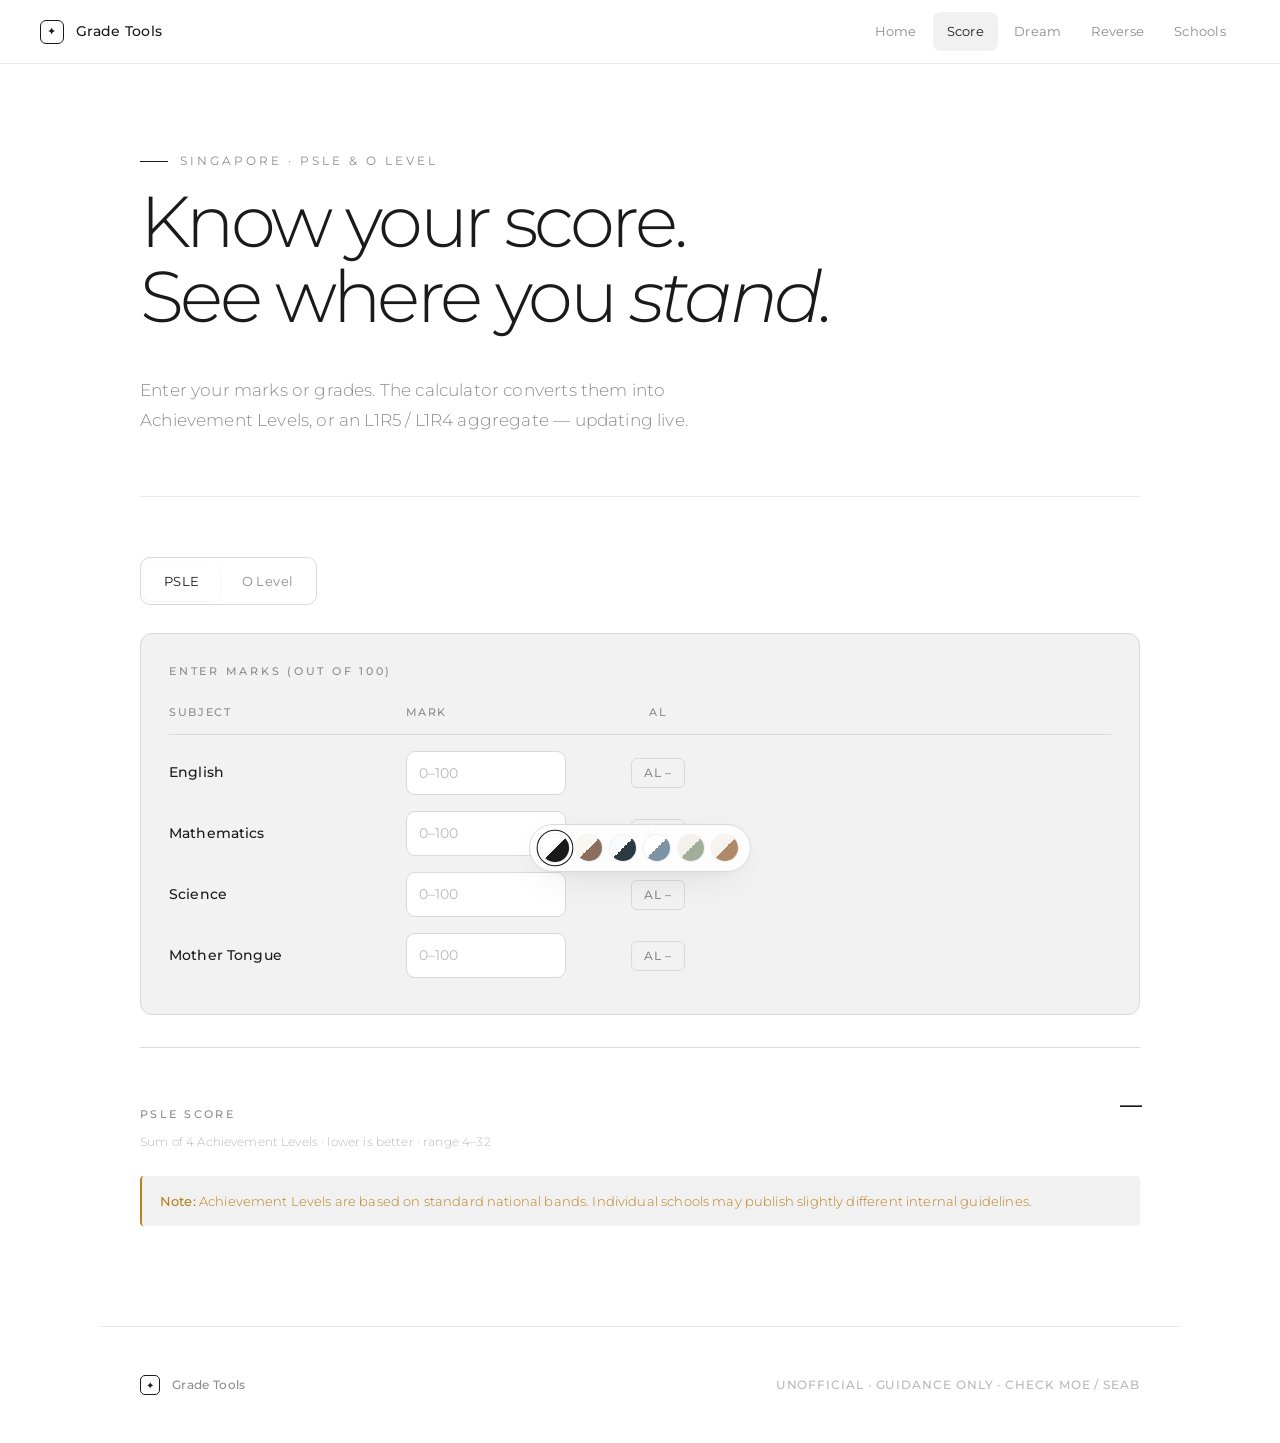
==== basic.html @ ee7e5546 "Create basic.html" ====
<!DOCTYPE html>
<html lang="en" data-palette="mono">
<head>
<meta charset="utf-8">
<meta name="viewport" content="width=device-width,initial-scale=1">
<title>Score Calculator · Grade Tools</title>
<meta name="description" content="Convert PSLE marks into Achievement Levels, or O Level grades into your L1R5 and L1R4 aggregates.">
<link rel="preconnect" href="https://fonts.googleapis.com">
<link rel="preconnect" href="https://fonts.gstatic.com" crossorigin>
<link rel="stylesheet" href="style.css">
<script>
  try {
    document.documentElement.dataset.palette =
      localStorage.getItem('palette') || 'mono';
  } catch (e) {}
</script>
</head>
<body>

<nav>
  <a class="brand" href="index.html"><span class="mark">✦</span> <span>Grade Tools</span></a>
  <div class="links">
    <a href="index.html">Home</a>
    <a href="basic.html" class="active">Score</a>
    <a href="dream.html">Dream</a>
    <a href="reverse.html">Reverse</a>
    <a href="schools.html">Schools</a>
  </div>
</nav>

<main>

  <!-- ============ HERO ============ -->
  <section class="hero" style="padding:80px 0 60px">
    <div>
      <span class="eyebrow">Singapore · PSLE &amp; O Level</span>
      <h1>Know your score.<br>See where you <em>stand.</em></h1>
    </div>
    <p class="lead">
      Enter your marks or grades. The calculator converts them into
      Achievement Levels, or an L1R5 / L1R4 aggregate — updating live.
    </p>
  </section>

  <!-- ============ TABS ============ -->
  <section style="padding-top:60px">

    <div class="tabs" data-tabs>
      <button data-tab="psle" class="active">PSLE</button>
      <button data-tab="olevel">O Level</button>
    </div>

    <!-- ============ PSLE ============ -->
    <section class="tab-panel active" id="psle">
      <div class="card">
        <h2>Enter marks (out of 100)</h2>

        <div class="subj-grid subj-head" id="psleHead">
          <span>Subject</span>
          <span>Mark</span>
          <span style="text-align:center">AL</span>
          <span></span><span></span><span></span>
        </div>

        <div class="subj-grid">
          <label style="margin:0;text-transform:none;letter-spacing:.01em;font-size:14px;color:var(--text)">English</label>
          <input id="psle-english" type="number" min="0" max="100" placeholder="0–100">
          <span class="al-badge" id="al-english" style="justify-self:center">AL –</span>
          <span></span><span></span><span></span>
        </div>

        <div class="subj-grid">
          <label style="margin:0;text-transform:none;letter-spacing:.01em;font-size:14px;color:var(--text)">Mathematics</label>
          <input id="psle-math" type="number" min="0" max="100" placeholder="0–100">
          <span class="al-badge" id="al-math" style="justify-self:center">AL –</span>
          <span></span><span></span><span></span>
        </div>

        <div class="subj-grid">
          <label style="margin:0;text-transform:none;letter-spacing:.01em;font-size:14px;color:var(--text)">Science</label>
          <input id="psle-science" type="number" min="0" max="100" placeholder="0–100">
          <span class="al-badge" id="al-science" style="justify-self:center">AL –</span>
          <span></span><span></span><span></span>
        </div>

        <div class="subj-grid">
          <label style="margin:0;text-transform:none;letter-spacing:.01em;font-size:14px;color:var(--text)">Mother Tongue</label>
          <input id="psle-mt" type="number" min="0" max="100" placeholder="0–100">
          <span class="al-badge" id="al-mt" style="justify-self:center">AL –</span>
          <span></span><span></span><span></span>
        </div>
      </div>

      <div class="psle-total">
        <div>
          <div class="label">PSLE Score</div>
          <div class="sub">Sum of 4 Achievement Levels · lower is better · range 4–32</div>
        </div>
        <div class="score" id="psle-score">–</div>
      </div>

      <div class="warnbar" style="margin-top:24px">
        <b>Note:</b> Achievement Levels are based on standard national bands.
        Individual schools may publish slightly different internal guidelines.
      </div>
    </section>

    <!-- ============ O LEVEL ============ -->
    <section class="tab-panel" id="olevel">
      <div class="card">
        <div style="display:flex;justify-content:space-between;align-items:center;margin-bottom:16px;flex-wrap:wrap;gap:12px">
          <h2 style="margin:0">Your subjects &amp; grades</h2>
          <div class="stepper">
            <button id="olMinus" aria-label="Fewer subjects">−</button>
            <span id="olCount">6</span>
            <button id="olPlus" aria-label="More subjects">+</button>
          </div>
        </div>

        <div class="subj-grid subj-head">
          <span>Subject</span>
          <span>Grade</span>
          <span style="text-align:center">L1?</span>
          <span></span><span></span><span></span>
        </div>

        <div id="olRows"></div>
      </div>

      <div class="stats">
        <div class="stat">
          <span class="k">L1R5</span>
          <span class="v" id="l1r5">–</span>
          <span class="g">JC entry</span>
        </div>
        <div class="stat">
          <span class="k">L1R4</span>
          <span class="v" id="l1r4">–</span>
          <span class="g">MI entry</span>
        </div>
        <div class="stat">
          <span class="k">Best 5 others</span>
          <span class="v" id="r5">–</span>
          <span class="g">excl. L1</span>
        </div>
        <div class="stat">
          <span class="k">Subjects</span>
          <span class="v" id="olCountStat">0</span>
          <span class="g">graded</span>
        </div>
      </div>

      <div class="warnbar" id="olHint" style="display:none"></div>

      <div class="warnbar" style="margin-top:16px">
        <b>Grade points:</b> A1 = 1 · A2 = 2 · B3 = 3 · B4 = 4 · C5 = 5 · C6 = 6 ·
        D7 = 7 · E8 = 8 · F9 = 9. Lower is better.
      </div>
    </section>

  </section>

</main>

<footer>
  <div class="foot-brand"><span class="mark">✦</span> Grade Tools</div>
  <div>Unofficial · Guidance only · Check MOE / SEAB</div>
</footer>

<!-- ============ PALETTE SWITCHER ============ -->
<div class="palette-bar" role="group" aria-label="Colour palette">
  <button class="swatch" data-set="mono"    title="Pure Monochrome"  aria-label="Pure Monochrome"></button>
  <button class="swatch" data-set="warm"    title="Warm Minimal"     aria-label="Warm Minimal"></button>
  <button class="swatch" data-set="cool"    title="Cool Minimal"     aria-label="Cool Minimal"></button>
  <button class="swatch" data-set="scandi"  title="Scandinavian"     aria-label="Scandinavian"></button>
  <button class="swatch" data-set="japandi" title="Japandi"          aria-label="Japandi"></button>
  <button class="swatch" data-set="desert"  title="Desert Minimal"   aria-label="Desert Minimal"></button>
</div>

<script>
/* ============================================================
   PALETTE
   ============================================================ */
(function(){
  var swatches = document.querySelectorAll('.swatch');
  function setPalette(name){
    document.documentElement.dataset.palette = name;
    try { localStorage.setItem('palette', name); } catch(e){}
    swatches.forEach(function(s){
      var on = s.dataset.set === name;
      s.classList.toggle('active', on);
      s.setAttribute('aria-pressed', on ? 'true' : 'false');
    });
  }
  swatches.forEach(function(s){
    s.addEventListener('click', function(){ setPalette(s.dataset.set); });
  });
  setPalette(document.documentElement.dataset.palette || 'mono');
})();

/* ============================================================
   TABS
   ============================================================ */
document.querySelectorAll('.tabs button').forEach(function(b){
  b.addEventListener('click', function(){
    document.querySelectorAll('.tabs button').forEach(function(x){ x.classList.remove('active'); });
    document.querySelectorAll('.tab-panel').forEach(function(x){ x.classList.remove('active'); });
    b.classList.add('active');
    document.getElementById(b.dataset.tab).classList.add('active');
  });
});

/* ============================================================
   PSLE · Achievement Level conversion
   ============================================================ */
var AL_BANDS = [
  [90,1],[85,2],[80,3],[75,4],[65,5],[45,6],[20,7],[0,8]
];

function toAL(mark){
  if(mark === '' || mark === null || isNaN(mark)) return null;
  var m = Math.max(0, Math.min(100, parseFloat(mark)));
  for(var i=0;i<AL_BANDS.length;i++){
    if(m >= AL_BANDS[i][0]) return AL_BANDS[i][1];
  }
  return 8;
}

function alClass(al){
  if(al === null) return '';
  if(al <= 3) return 'low';
  if(al <= 5) return 'mid';
  return 'high';
}

var psleIds = ['english','math','science','mt'];

function updatePSLE(){
  var sum = 0, count = 0;
  psleIds.forEach(function(id){
    var el    = document.getElementById('psle-'+id);
    var badge = document.getElementById('al-'+id);
    var al    = toAL(el.value);
    if(al !== null){
      badge.textContent = 'AL ' + al;
      badge.className   = 'al-badge ' + alClass(al);
      sum += al;
      count++;
    } else {
      badge.textContent = 'AL –';
      badge.className   = 'al-badge';
    }
  });

  var scoreEl = document.getElementById('psle-score');
  if(count === 4){
    scoreEl.textContent = sum;
  } else if(count > 0){
    scoreEl.textContent = sum + '*';
  } else {
    scoreEl.textContent = '–';
  }
}

psleIds.forEach(function(id){
  document.getElementById('psle-'+id).addEventListener('input', updatePSLE);
});

/* ============================================================
   O LEVEL · Subjects and grades
   ============================================================ */
var GRADES = ['A1','A2','B3','B4','C5','C6','D7','E8','F9'];
var PTS    = {A1:1, A2:2, B3:3, B4:4, C5:5, C6:6, D7:7, E8:8, F9:9};

var DEFAULT_SUBJECTS = [
  {name:'English', grade:'', isL1:true},
  {name:'',        grade:'', isL1:false},
  {name:'',        grade:'', isL1:false},
  {name:'',        grade:'', isL1:false},
  {name:'',        grade:'', isL1:false},
  {name:'',        grade:'', isL1:false}
];

var olSubjects = [];

/* load saved subjects from localStorage */
(function loadOL(){
  try{
    var raw = localStorage.getItem('olSubjects');
    if(raw){
      var parsed = JSON.parse(raw);
      if(Array.isArray(parsed) && parsed.length){
        olSubjects = parsed;
        return;
      }
    }
  }catch(e){}
  olSubjects = DEFAULT_SUBJECTS.map(function(s){ return Object.assign({}, s); });
})();

function saveOL(){
  try{ localStorage.setItem('olSubjects', JSON.stringify(olSubjects)); }catch(e){}
}

function esc(s){
  return String(s).replace(/[&<>"]/g, function(c){
    return {'&':'&amp;','<':'&lt;','>':'&gt;','"':'&quot;'}[c];
  });
}

function renderOL(){
  document.getElementById('olRows').innerHTML = olSubjects.map(function(s,i){
    return '<div class="subj-grid">'
      + '<input data-i="'+i+'" data-k="name" value="'+esc(s.name)+'" placeholder="Subject '+(i+1)+'">'
      + '<select data-i="'+i+'" data-k="grade">'
        + '<option value="">–</option>'
        + GRADES.map(function(g){
            return '<option value="'+g+'"'+(s.grade===g?' selected':'')+'>'+g+'</option>';
          }).join('')
      + '</select>'
      + '<div style="text-align:center">'
        + '<input type="radio" name="l1" data-l1="'+i+'"'
        + (s.isL1 ? ' checked' : '')
        + ' aria-label="Mark subject '+(i+1)+' as L1">'
      + '</div>'
      + '<span></span><span></span>'
      + '<button class="del" data-del="'+i+'" aria-label="Remove subject '+(i+1)+'">×</button>'
      + '</div>';
  }).join('');
  document.getElementById('olCount').textContent = olSubjects.length;
}

function updateOL(){
  var done = olSubjects.filter(function(s){ return s.grade; });
  document.getElementById('olCountStat').textContent = done.length;

  var l1 = olSubjects.filter(function(s){ return s.isL1 && s.grade; })[0];

  var others = olSubjects
    .filter(function(s){ return !s.isL1 && s.grade; })
    .map(function(s){ return PTS[s.grade]; })
    .sort(function(a,b){ return a-b; });

  var l1Pts  = l1 ? PTS[l1.grade] : null;
  var best5  = others.slice(0,5);
  var best4  = others.slice(0,4);

  var l1r5El = document.getElementById('l1r5');
  var l1r4El = document.getElementById('l1r4');
  var r5El   = document.getElementById('r5');

  if(l1Pts !== null && best5.length === 5){
    l1r5El.textContent = l1Pts + best5.reduce(function(a,b){ return a+b; }, 0);
  } else {
    l1r5El.textContent = '–';
  }

  if(l1Pts !== null && best4.length === 4){
    l1r4El.textContent = l1Pts + best4.reduce(function(a,b){ return a+b; }, 0);
  } else {
    l1r4El.textContent = '–';
  }

  r5El.textContent = best5.length ? best5.reduce(function(a,b){ return a+b; }, 0) : '–';

  /* hint */
  var hint = document.getElementById('olHint');
  if(!l1){
    hint.style.display = 'block';
    hint.innerHTML = '⚠️ Mark one subject as <b>L1</b> (usually English) and enter its grade.';
  } else if(others.length < 5){
    hint.style.display = 'block';
    hint.innerHTML = '⚠️ Enter at least 5 more graded subjects to compute L1R5 '
                   + '(you have ' + others.length + ').';
  } else {
    hint.style.display = 'none';
  }

  saveOL();
}

/* events */
document.addEventListener('input', function(e){
  var t = e.target;

  /* subject name or grade */
  if(t.dataset.i !== undefined && t.dataset.k){
    olSubjects[+t.dataset.i][t.dataset.k] = t.value;
    if(t.dataset.k === 'grade') updateOL();
    return;
  }

  /* L1 radio */
  if(t.dataset.l1 !== undefined){
    var idx = +t.dataset.l1;
    olSubjects.forEach(function(s,i){ s.isL1 = i === idx; });
    renderOL();
    updateOL();
  }
});

/* delete */
document.addEventListener('click', function(e){
  var del = e.target.closest('[data-del]');
  if(del){
    var idx = +del.dataset.del;
    var wasL1 = olSubjects[idx].isL1;
    olSubjects.splice(idx, 1);
    if(!olSubjects.length){
      olSubjects.push({name:'', grade:'', isL1:true});
    } else if(wasL1){
      olSubjects[0].isL1 = true;
    }
    renderOL();
    updateOL();
  }
});

/* stepper */
document.getElementById('olPlus').addEventListener('click', function(){
  if(olSubjects.length >= 12) return;
  olSubjects.push({name:'', grade:'', isL1:false});
  renderOL();
  updateOL();
});

document.getElementById('olMinus').addEventListener('click', function(){
  if(olSubjects.length <= 2) return;
  var last  = olSubjects.length - 1;
  var wasL1 = olSubjects[last].isL1;
  olSubjects.pop();
  if(wasL1 && olSubjects.length) olSubjects[0].isL1 = true;
  renderOL();
  updateOL();
});

/* ============================================================
   BOOT
   ============================================================ */
renderOL();
updateOL();
updatePSLE();
</script>

</body>
</html>
---- style.css ----
@import url('https://fonts.googleapis.com/css2?family=Montserrat:ital,wght@0,300;0,400;0,500;0,600;1,300;1,400&display=swap');

/* ============================================================
   PALETTE 1 · PURE MONOCHROME  (default)
   ============================================================ */
:root{
  --bg:#FFFFFF;
  --surface:#F2F2F2;
  --surface2:#EAEAEA;
  --border:#D9D9D9;
  --border-soft:#E8E8E8;
  --text:#1A1A1A;
  --muted:#8C8C8C;
  --dim:#B8B8B8;
  --accent:#1A1A1A;
  --accent-soft:rgba(26,26,26,.06);
  --good:#2F7D5B;
  --warn:#B8801F;
  --bad:#B94A4A;
  --r:12px;
  --nav-h:64px;
}

/* ============================================================
   PALETTE 2 · WARM MINIMAL
   ============================================================ */
[data-palette="warm"]{
  --bg:#FAF6F0;
  --surface:#EFE7DC;
  --surface2:#E5DBCB;
  --border:#D8C7B4;
  --border-soft:#E5D9C8;
  --text:#3B332C;
  --muted:#A89684;
  --dim:#C4B49E;
  --accent:#8B6F5C;
  --accent-soft:rgba(139,111,92,.1);
  --good:#5B7A5B;
  --warn:#A8763A;
  --bad:#A85454;
}

/* ============================================================
   PALETTE 3 · COOL MINIMAL
   ============================================================ */
[data-palette="cool"]{
  --bg:#F8FAFB;
  --surface:#E7ECEF;
  --surface2:#DCE3E8;
  --border:#CBD5DB;
  --border-soft:#DEE5EA;
  --text:#2B3A42;
  --muted:#7D8F9B;
  --dim:#A7B5BE;
  --accent:#2B3A42;
  --accent-soft:rgba(43,58,66,.08);
  --good:#3B7A6B;
  --warn:#B07A2E;
  --bad:#A84F4F;
}

/* ============================================================
   PALETTE 4 · SCANDINAVIAN
   ============================================================ */
[data-palette="scandi"]{
  --bg:#FFFFFF;
  --surface:#F1EDE8;
  --surface2:#E8E2DA;
  --border:#D9CFC1;
  --border-soft:#EAE4DC;
  --text:#2E2A26;
  --muted:#8A8A8A;
  --dim:#B5B5B5;
  --accent:#7C93A6;
  --accent-soft:rgba(124,147,166,.12);
  --good:#5B8A6F;
  --warn:#B8813A;
  --bad:#B06060;
}

/* ============================================================
   PALETTE 5 · JAPANDI
   ============================================================ */
[data-palette="japandi"]{
  --bg:#F4F1EA;
  --surface:#E3DAC9;
  --surface2:#D9CEB9;
  --border:#C7B9A5;
  --border-soft:#DED3BF;
  --text:#2E2A26;
  --muted:#8A7E6D;
  --dim:#B0A594;
  --accent:#A3AE9A;
  --accent-soft:rgba(163,174,154,.14);
  --good:#7A8E68;
  --warn:#B08A4A;
  --bad:#A85555;
}

/* ============================================================
   PALETTE 6 · DESERT MINIMAL
   ============================================================ */
[data-palette="desert"]{
  --bg:#F7F3EE;
  --surface:#E8DCCF;
  --surface2:#DED0C0;
  --border:#D2BBA5;
  --border-soft:#E2D4C1;
  --text:#4A3628;
  --muted:#B08968;
  --dim:#C9B29A;
  --accent:#B08968;
  --accent-soft:rgba(176,137,104,.12);
  --good:#6B8A5B;
  --warn:#B8801F;
  --bad:#A85555;
}

/* ============================================================
   RESET · BASE
   ============================================================ */
*{box-sizing:border-box;margin:0;padding:0}
html{scroll-behavior:smooth}
body{
  font-family:'Montserrat',-apple-system,BlinkMacSystemFont,"Segoe UI",Roboto,sans-serif;
  font-size:15px;line-height:1.7;
  font-weight:300;letter-spacing:.01em;
  background:var(--bg);color:var(--text);min-height:100vh;
  -webkit-font-smoothing:antialiased;overflow-x:hidden;
}
a{color:inherit;text-decoration:none}
button{font:inherit;cursor:pointer;border:none;background:none;color:inherit}
input,select{font:inherit;color:inherit}
::selection{background:var(--accent-soft);color:var(--text)}

/* Smooth cross-fade on palette change */
body, nav, main, footer,
.card, .tool, .stat, .step,
.psle-total,
input, select, .tabs, .add, .bar, .bar .fill, .bar .proj,
h1, h2, h3, p, .lead, .eyebrow, .section-label, .step .num, .step p,
.stat .k, .stat .v, .stat .g, .legend, .dot,
.btn, .btn-primary, .btn-ghost,
.gpill, .al-badge, .warnbar, .wtot,
footer .foot-brand .mark, nav .brand .mark,
.palette-bar, .swatch::after, .stepper, .stepper button, .stepper span,
.start-guide, .start-guide__links a, .start-guide__links a span,
.data-note, .data-note a, .results-note, .results-note__mark,
.hero-note, .intro-word, .intro-motto, .intro-translation, .intro-rule{
  transition: background-color .55s ease, border-color .55s ease,
              color .55s ease, box-shadow .55s ease;
}

/* ============================================================
   INTRO / COVER
   ============================================================ */
.intro{
  position:fixed;inset:0;z-index:1000;display:grid;place-items:center;
  background:var(--surface);
  animation:introOut .7s cubic-bezier(.4,0,.2,1) 1.9s forwards;
}
@keyframes introOut{to{opacity:0;visibility:hidden}}

.intro-inner{text-align:center;transform:translateY(-8px)}

.intro-word{
  font-size:13px;letter-spacing:.6em;text-transform:uppercase;
  font-weight:500;color:var(--text);
  animation:introWord 1s cubic-bezier(.2,.9,.3,1) .15s both;
}
@keyframes introWord{
  from{opacity:0;letter-spacing:1em;filter:blur(5px)}
  to{opacity:1;letter-spacing:.6em;filter:blur(0)}
}

.intro-motto{
  font-size:1.35rem;letter-spacing:.18em;
  color:var(--text);font-weight:400;
  margin:22px 0 0;
  animation:introFade .8s cubic-bezier(.2,.9,.3,1) .55s both;
}
.intro-translation{
  font-size:.75rem;letter-spacing:.14em;
  color:var(--muted);font-style:italic;
  font-weight:300;margin:10px 0 0;
  animation:introFade .8s cubic-bezier(.2,.9,.3,1) .75s both;
}
@keyframes introFade{
  from{opacity:0;transform:translateY(6px)}
  to{opacity:1;transform:none}
}

.intro-rule{
  display:block;height:1px;width:40px;margin:22px auto 0;
  background:var(--accent);
  transform-origin:center;
  animation:introRule .7s cubic-bezier(.2,.9,.3,1) 1s both;
}
@keyframes introRule{from{transform:scaleX(0)}to{transform:scaleX(1)}}

/* Content fade-in (delayed to match longer intro) */
body.landing > nav,
body.landing > main,
body.landing > footer{
  animation:contentIn 1s cubic-bezier(.2,.9,.3,1) 2.15s both;
}
@keyframes contentIn{from{opacity:0}to{opacity:1}}

/* ============================================================
   NAV
   ============================================================ */
nav{
  position:sticky;top:0;z-index:50;height:var(--nav-h);display:flex;align-items:center;
  background:color-mix(in srgb, var(--bg) 82%, transparent);
  backdrop-filter:blur(16px) saturate(180%);
  -webkit-backdrop-filter:blur(16px) saturate(180%);
  border-bottom:1px solid var(--border-soft);padding:0 40px;
}
nav .brand{
  display:flex;align-items:center;gap:12px;
  font-weight:500;font-size:14px;letter-spacing:.02em;
}
nav .brand .mark{
  width:24px;height:24px;border-radius:6px;
  border:1px solid var(--accent);
  display:grid;place-items:center;font-size:11px;color:var(--accent);
  font-weight:500;flex-shrink:0;
}
nav .links{margin-left:auto;display:flex;gap:2px;flex-wrap:nowrap}
nav .links a{
  padding:8px 14px;border-radius:8px;font-size:13px;color:var(--muted);
  font-weight:400;letter-spacing:.02em;
  transition:color .15s, background-color .15s;
  white-space:nowrap;
}
nav .links a:hover{color:var(--text)}
nav .links a.active{color:var(--text);background:var(--accent-soft)}

/* ============================================================
   LAYOUT
   ============================================================ */
main{max-width:1080px;margin:0 auto;padding:0 40px}
.wrap{max-width:960px;margin:0 auto;padding:40px 24px 80px}
.wrap.wide{max-width:1080px}

h1{
  font-size:clamp(32px,5vw,52px);line-height:1.1;
  letter-spacing:-.04em;font-weight:300;margin-bottom:16px;
}
h1 em{font-style:italic;font-weight:300;color:var(--accent)}
.lead{
  color:var(--muted);font-size:16px;line-height:1.8;
  max-width:560px;font-weight:300;letter-spacing:.01em;
}
h2{
  font-size:11px;letter-spacing:.25em;text-transform:uppercase;
  color:var(--muted);font-weight:500;margin-bottom:22px;
}

/* ============================================================
   HERO
   ============================================================ */
.hero{
  padding:120px 0 100px;
  display:grid;grid-template-columns:1fr;gap:40px;
  border-bottom:1px solid var(--border-soft);
  position:relative;
}
.hero .eyebrow{
  display:inline-flex;align-items:center;gap:12px;
  font-size:12px;letter-spacing:.25em;text-transform:uppercase;
  color:var(--muted);font-weight:400;margin-bottom:12px;
  animation:heroIn .9s cubic-bezier(.2,.9,.3,1) 2.25s both;
}
.hero .eyebrow::before{
  content:"";width:28px;height:1px;background:var(--accent);
}
.hero h1{
  font-size:clamp(40px,7vw,72px);line-height:1.05;
  letter-spacing:-.05em;font-weight:300;
  margin:0;max-width:900px;
  animation:heroIn 1s cubic-bezier(.2,.9,.3,1) 2.3s both;
}
.hero h1 em{font-weight:300}
.hero .lead{
  font-size:17px;line-height:1.8;max-width:600px;
  color:var(--muted);
  animation:heroIn 1s cubic-bezier(.2,.9,.3,1) 2.4s both;
}
.hero-cta{
  display:flex;gap:20px;flex-wrap:wrap;align-items:center;
  animation:heroIn 1s cubic-bezier(.2,.9,.3,1) 2.5s both;
  margin-top:16px;
}
.hero-note{
  font-size:12px;color:var(--dim);
  letter-spacing:.04em;font-weight:400;
  margin-top:4px;
  animation:heroIn 1s cubic-bezier(.2,.9,.3,1) 2.6s both;
}
@keyframes heroIn{from{opacity:0;transform:translateY(16px)}to{opacity:1;transform:none}}

/* ============================================================
   BUTTONS
   ============================================================ */
.btn{
  display:inline-flex;align-items:center;gap:12px;
  padding:15px 28px;border-radius:10px;
  font-size:13.5px;font-weight:400;letter-spacing:.04em;
  transition:all .25s cubic-bezier(.2,.9,.3,1);white-space:nowrap;
}
.btn svg{transition:transform .25s ease}
.btn-primary{
  background:var(--text);color:var(--bg);
  box-shadow:0 1px 2px rgba(0,0,0,.04);
}
.btn-primary:hover{
  transform:translateY(-2px);
  box-shadow:0 12px 28px -12px rgba(0,0,0,.28);
}
.btn-primary:hover svg{transform:translateX(4px)}
.btn-ghost{
  color:var(--muted);padding:15px 4px;
  border-bottom:1px solid transparent;
}
.btn-ghost:hover{
  color:var(--text);
  border-bottom-color:var(--accent);
}

/* ============================================================
   SECTION LABEL
   ============================================================ */
.section-label{
  display:flex;align-items:center;gap:18px;
  font-size:11px;letter-spacing:.3em;text-transform:uppercase;
  color:var(--muted);font-weight:400;margin-bottom:40px;
}
.section-label::after{
  content:"";flex:1;height:1px;background:var(--border-soft);
}
.section-label .num{
  color:var(--accent);font-weight:500;
  font-variant-numeric:tabular-nums;
}

/* ============================================================
   00 · START GUIDE
   ============================================================ */
.start-guide{
  padding:40px 0;
  border-bottom:1px solid var(--border-soft);
}
.start-guide .section-label{margin-bottom:20px}
.start-guide__links{
  display:flex;flex-wrap:wrap;
  gap:14px 44px;
}
.start-guide__links a{
  display:inline-flex;align-items:center;gap:10px;
  color:var(--text);font-size:14px;font-weight:400;
  letter-spacing:.005em;
  transition:color .2s ease;
}
.start-guide__links a span{
  color:var(--dim);
  transition:transform .25s cubic-bezier(.2,.9,.3,1),color .25s ease;
}
.start-guide__links a:hover{color:var(--accent)}
.start-guide__links a:hover span{
  transform:translateX(4px);
  color:var(--accent);
}

/* ============================================================
   TOOL CARDS  (landing page)
   ============================================================ */
.tools{
  display:grid;grid-template-columns:1fr 1fr;gap:0;
  border-bottom:1px solid var(--border-soft);
}
.tool{
  display:block;padding:64px 48px;position:relative;
  border-right:1px solid var(--border-soft);
}
.tool:last-child{border-right:none}
@media(min-width:681px){
  .tool:first-child{padding-left:0}
  .tool:last-child{padding-right:0}
}
.tool:hover{background:var(--accent-soft)}
.tool .icon{
  font-size:13px;color:var(--accent);
  margin-bottom:28px;letter-spacing:.1em;
  font-weight:500;text-transform:uppercase;
  font-variant-numeric:tabular-nums;
}
.tool h3{
  font-size:26px;font-weight:300;letter-spacing:-.03em;
  margin-bottom:12px;display:flex;align-items:center;gap:12px;
}
.tool h3 .arrow{
  font-size:18px;color:var(--dim);
  transition:transform .3s ease,color .3s ease;
}
.tool:hover h3 .arrow{transform:translateX(6px);color:var(--accent)}
.tool p{
  color:var(--muted);font-size:15px;line-height:1.8;
  max-width:380px;font-weight:300;
}
.tool .meta{
  margin-top:28px;font-size:11px;color:var(--dim);
  letter-spacing:.18em;text-transform:uppercase;font-weight:500;
}

/* ============================================================
   DATA NOTE  (below tools grid)
   ============================================================ */
.data-note{
  margin:24px 0 0;
  color:var(--muted);font-size:12px;
  letter-spacing:.02em;font-weight:400;line-height:1.6;
}
.data-note span{color:var(--text)}
.data-note a{
  color:var(--text);
  text-decoration:underline;text-underline-offset:3px;
  text-decoration-color:var(--dim);
  transition:color .15s,text-decoration-color .15s;
}
.data-note a:hover{
  color:var(--accent);
  text-decoration-color:var(--accent);
}

/* ============================================================
   02 · HOW IT WORKS
   ============================================================ */
.how{padding:100px 0 20px}
.steps{
  display:grid;grid-template-columns:repeat(3,1fr);gap:60px;
}
.step .num{
  font-size:12px;color:var(--accent);
  letter-spacing:.15em;font-weight:500;
  text-transform:uppercase;margin-bottom:20px;
}
.step h3{
  font-size:16px;font-weight:500;
  letter-spacing:-.01em;margin-bottom:10px;
}
.step p{font-size:14px;color:var(--muted);line-height:1.8}

/* ============================================================
   03 · RESULTS NOTE
   ============================================================ */
.results-note{
  margin-top:80px;
  padding:32px 0 0;
  border-top:1px solid var(--border-soft);
  max-width:640px;
}
.results-note__mark{
  display:block;
  font-size:10px;letter-spacing:.28em;text-transform:uppercase;
  color:var(--dim);font-weight:500;
  margin-bottom:10px;
}
.results-note p:not(.results-note__mark){
  color:var(--muted);font-size:14px;line-height:1.75;
  font-weight:300;
}

/* ============================================================
   CARDS  (interior pages)
   ============================================================ */
.card{
  background:var(--surface);border:1px solid var(--border);
  border-radius:var(--r);padding:28px;margin-bottom:16px;
}
.card.tight{padding:20px 22px}

/* ============================================================
   TABS
   ============================================================ */
.tabs{
  display:inline-flex;border:1px solid var(--border);
  border-radius:10px;padding:3px;margin-bottom:28px;gap:2px;
  flex-wrap:wrap;
}
.tabs button{
  padding:9px 20px;border-radius:7px;
  font-size:13px;color:var(--muted);font-weight:400;
  letter-spacing:.03em;transition:all .15s;
}
.tabs button.active{
  background:var(--bg);color:var(--text);
  box-shadow:0 1px 3px rgba(0,0,0,.06);
}
.tab-panel{display:none}
.tab-panel.active{display:block;animation:fade .3s ease}
@keyframes fade{from{opacity:0;transform:translateY(3px)}to{opacity:1;transform:none}}

/* ============================================================
   INPUTS
   ============================================================ */
label{
  display:block;font-size:11px;color:var(--muted);
  margin-bottom:10px;font-weight:500;
  letter-spacing:.15em;text-transform:uppercase;
}
input,select{
  width:100%;background:var(--bg);border:1px solid var(--border);
  color:var(--text);border-radius:9px;padding:13px 15px;
  font-size:14px;font-weight:400;letter-spacing:.01em;
  transition:border-color .2s, box-shadow .2s;
}
input:focus,select:focus{
  outline:none;border-color:var(--accent);
  box-shadow:0 0 0 3px var(--accent-soft);
}
input::placeholder{color:var(--dim)}
input[type="radio"]{width:auto;accent-color:var(--accent)}

/* ============================================================
   SUBJECT GRID
   ============================================================ */
.subj-grid{
  display:grid;grid-template-columns:1.4fr 1fr 1fr 1fr .9fr 32px;
  gap:12px;align-items:center;padding:8px 0;
}
.subj-head{
  font-size:11px;text-transform:uppercase;letter-spacing:.15em;
  color:var(--muted);padding:0 0 12px;font-weight:500;
  border-bottom:1px solid var(--border);margin-bottom:8px;
}
.subj-grid input{padding:10px 12px;font-size:13.5px}
.del{
  width:32px;height:32px;border-radius:8px;
  border:1px solid var(--border);color:var(--dim);
  display:grid;place-items:center;font-size:16px;line-height:1;
  transition:all .15s;
}
.del:hover{border-color:var(--bad);color:var(--bad)}
.pct{
  font-size:13px;color:var(--muted);text-align:right;
  font-variant-numeric:tabular-nums;padding-right:2px;
}
.pct.good{color:var(--good)}
.pct.bad{color:var(--bad)}

.add{
  margin-top:16px;width:100%;padding:13px;
  border:1px dashed var(--border);border-radius:9px;
  color:var(--muted);font-size:13px;font-weight:500;
  letter-spacing:.03em;transition:all .15s;
}
.add:hover{
  border-color:var(--accent);color:var(--accent);
  background:var(--accent-soft);
}

/* ============================================================
   STEPPER
   ============================================================ */
.stepper{
  display:inline-flex;align-items:center;
  border:1px solid var(--border);border-radius:9px;overflow:hidden;
  background:var(--bg);
}
.stepper button{
  width:40px;height:42px;font-size:18px;line-height:1;color:var(--muted);
  transition:background .15s,color .15s;
}
.stepper button:hover{background:var(--accent-soft);color:var(--accent)}
.stepper span{
  min-width:44px;text-align:center;font-size:15px;font-weight:500;
  font-variant-numeric:tabular-nums;
  border-left:1px solid var(--border);border-right:1px solid var(--border);
  padding:0 8px;line-height:42px;
}

/* ============================================================
   FILTER BAR  (schools page)
   ============================================================ */
.filter-bar{
  display:flex;gap:10px;flex-wrap:wrap;margin-bottom:20px;
}
.filter-bar input,
.filter-bar select{
  flex:1;min-width:180px;
}

/* ============================================================
   ROW GRIDS
   ============================================================ */
.row-3{
  display:grid;grid-template-columns:1fr 1fr 1fr;gap:16px;
}
.row-2{
  display:grid;grid-template-columns:1fr 1fr;gap:16px;
}

/* ============================================================
   STATS
   ============================================================ */
.stats{
  display:grid;grid-template-columns:repeat(4,1fr);gap:1px;
  margin-bottom:24px;background:var(--border);
  border-radius:12px;overflow:hidden;
}
.stat{background:var(--surface);padding:20px}
.stat .k{
  display:block;font-size:10px;color:var(--muted);
  text-transform:uppercase;letter-spacing:.18em;
  font-weight:500;margin-bottom:10px;
}
.stat .v{
  display:block;font-size:26px;font-weight:400;
  letter-spacing:-.04em;font-variant-numeric:tabular-nums;
  line-height:1.1;
}
.stat .g{display:block;font-size:12px;color:var(--dim);margin-top:5px}

/* ============================================================
   PROGRESS BAR
   ============================================================ */
.bar{
  position:relative;height:6px;background:var(--surface);
  border-radius:99px;overflow:hidden;margin-bottom:16px;
}
.bar .fill{
  position:absolute;inset:0 auto 0 0;background:var(--accent);
  border-radius:99px;transition:width .5s cubic-bezier(.2,.9,.3,1);
}
.bar .proj{
  position:absolute;top:0;bottom:0;
  background:var(--accent-soft);transition:all .5s ease;
}
.legend{
  display:flex;gap:28px;font-size:11px;color:var(--dim);
  flex-wrap:wrap;letter-spacing:.06em;text-transform:uppercase;font-weight:500;
}
.dot{
  display:inline-block;width:7px;height:7px;
  border-radius:50%;margin-right:8px;vertical-align:middle;
}

/* ============================================================
   WARNINGS
   ============================================================ */
.warnbar{
  background:var(--accent-soft);border-left:2px solid var(--warn);
  color:var(--warn);border-radius:4px;padding:14px 18px;
  font-size:13px;margin-top:16px;line-height:1.7;
}
.warnbar b{font-weight:500}

.wtot{
  display:flex;justify-content:space-between;align-items:baseline;
  margin-top:20px;padding-top:20px;border-top:1px solid var(--border);
  font-size:13px;color:var(--muted);letter-spacing:.03em;
}
.wtot b{
  font-size:18px;color:var(--text);
  font-variant-numeric:tabular-nums;font-weight:500;
}
.wtot.ok b{color:var(--good)}
.wtot.over b{color:var(--warn)}

/* ============================================================
   TABLE
   ============================================================ */
table{width:100%;border-collapse:collapse;font-size:14px}
th,td{
  text-align:left;padding:16px 12px;
  border-bottom:1px solid var(--border);
  font-variant-numeric:tabular-nums;
}
th{
  font-size:10.5px;text-transform:uppercase;letter-spacing:.18em;
  color:var(--muted);font-weight:500;
}
tr:last-child td{border-bottom:none}
tr.locked td{color:var(--good)}
tr.out td{color:var(--dim)}
tr.aim td{background:var(--accent-soft)}
tr.aim td:first-child{box-shadow:inset 2px 0 0 var(--accent)}
.gpill{
  display:inline-block;padding:4px 12px;border-radius:6px;
  background:transparent;border:1px solid var(--border);
  font-size:11px;font-weight:500;letter-spacing:.05em;
}
.gpill.hit{border-color:var(--good);color:var(--good)}
.gpill.miss{border-color:var(--bad);color:var(--bad)}

/* ============================================================
   AL BADGE
   ============================================================ */
.al-badge{
  font-size:12px;font-weight:500;padding:4px 12px;
  border-radius:6px;background:transparent;
  border:1px solid var(--border);color:var(--muted);
  font-variant-numeric:tabular-nums;text-align:center;letter-spacing:.05em;
  display:inline-block;
}
.al-badge.low{border-color:var(--good);color:var(--good)}
.al-badge.mid{border-color:var(--warn);color:var(--warn)}
.al-badge.high{border-color:var(--bad);color:var(--bad)}

/* ============================================================
   PSLE TOTAL
   ============================================================ */
.psle-total{
  display:flex;justify-content:space-between;align-items:baseline;
  padding:32px 0 0;border-top:1px solid var(--border);margin-top:32px;
}
.psle-total .label{
  font-size:11px;color:var(--muted);text-transform:uppercase;
  letter-spacing:.22em;font-weight:500;margin-bottom:8px;
}
.psle-total .score{
  font-size:44px;font-weight:300;letter-spacing:-.05em;
  font-variant-numeric:tabular-nums;line-height:1;
}
.psle-total .sub{font-size:12px;color:var(--dim);margin-top:8px}

/* ============================================================
   MISC
   ============================================================ */
.reset{
  background:none;border:none;color:var(--muted);font-size:12px;
  cursor:pointer;text-decoration:underline;text-underline-offset:3px;
  text-decoration-color:var(--dim);padding:0;letter-spacing:.05em;
  font-weight:500;
}
.reset:hover{color:var(--bad);text-decoration-color:var(--bad)}
.row-end{display:flex;justify-content:flex-end;margin-top:16px}

/* ============================================================
   FOOTER
   ============================================================ */
footer{
  border-top:1px solid var(--border-soft);margin-top:100px;
  padding:48px 40px;display:flex;justify-content:space-between;
  align-items:center;gap:24px;flex-wrap:wrap;
  max-width:1080px;margin-left:auto;margin-right:auto;
  color:var(--dim);font-size:11.5px;letter-spacing:.08em;
  text-transform:uppercase;font-weight:500;
}
footer .foot-brand{
  display:flex;align-items:center;gap:12px;color:var(--muted);
  text-transform:none;letter-spacing:.03em;
}
footer .foot-brand .mark{
  width:20px;height:20px;border-radius:5px;
  border:1px solid var(--accent);color:var(--accent);
  display:grid;place-items:center;font-size:10px;
}
footer a{
  text-decoration:underline;text-underline-offset:3px;
  text-decoration-color:var(--dim);
}
footer a:hover{color:var(--text)}

/* ============================================================
   PALETTE SWITCHER
   ============================================================ */
.palette-bar{
  position:fixed;bottom:28px;left:50%;transform:translateX(-50%);
  z-index:200;
  display:flex;gap:8px;align-items:center;
  padding:10px 12px;
  background:color-mix(in srgb, var(--bg) 84%, transparent);
  backdrop-filter:blur(24px) saturate(180%);
  -webkit-backdrop-filter:blur(24px) saturate(180%);
  border:1px solid var(--border);
  border-radius:99px;
  box-shadow:0 12px 40px -16px rgba(0,0,0,.18), 0 2px 8px -2px rgba(0,0,0,.06);
  animation:paletteIn .8s cubic-bezier(.2,.9,.3,1) 2.8s both;
}
@keyframes paletteIn{
  from{opacity:0;transform:translateX(-50%) translateY(12px)}
  to{opacity:1;transform:translateX(-50%) translateY(0)}
}
.swatch{
  width:26px;height:26px;border-radius:50%;
  border:0;padding:0;position:relative;
  transition:transform .25s cubic-bezier(.2,.9,.3,1);
  box-shadow:0 0 0 1px rgba(0,0,0,.06);
}
.swatch::after{
  content:"";position:absolute;inset:-4px;border-radius:50%;
  border:1.5px solid transparent;
  transition:border-color .25s;
}
.swatch:hover{transform:scale(1.12)}
.swatch.active::after{border-color:currentColor}
.swatch.active{transform:scale(1.08)}

.swatch[data-set="mono"]{
  background:linear-gradient(135deg,#FFFFFF 0 50%,#1A1A1A 50% 100%);
  color:#1A1A1A;
}
.swatch[data-set="warm"]{
  background:linear-gradient(135deg,#FAF6F0 0 50%,#8B6F5C 50% 100%);
  color:#8B6F5C;
}
.swatch[data-set="cool"]{
  background:linear-gradient(135deg,#F8FAFB 0 50%,#2B3A42 50% 100%);
  color:#2B3A42;
}
.swatch[data-set="scandi"]{
  background:linear-gradient(135deg,#FFFFFF 0 50%,#7C93A6 50% 100%);
  color:#7C93A6;
}
.swatch[data-set="japandi"]{
  background:linear-gradient(135deg,#F4F1EA 0 50%,#A3AE9A 50% 100%);
  color:#7A8E68;
}
.swatch[data-set="desert"]{
  background:linear-gradient(135deg,#F7F3EE 0 50%,#B08968 50% 100%);
  color:#B08968;
}

/* ============================================================
   RESPONSIVE
   ============================================================ */
@media(max-width:900px){
  .row-3{grid-template-columns:1fr 1fr}
}
@media(max-width:720px){
  nav{padding:0 20px}
  nav .brand{font-size:13px;gap:10px}
  nav .brand .mark{width:22px;height:22px;font-size:10px}
  nav .links a{padding:7px 10px;font-size:12px}
  main{padding:0 24px}
  .hero{padding:80px 0 60px}
  .how{padding:80px 0 20px}
  .steps{grid-template-columns:1fr;gap:48px}
  .tools{grid-template-columns:1fr}
  .tool{
    border-right:none;border-bottom:1px solid var(--border-soft);
    padding:48px 0;
  }
  .tool:last-child{border-bottom:none}
  .row-3,.row-2{grid-template-columns:1fr}
  footer{padding:40px 24px}
  .results-note{margin-top:60px}
  .intro-motto{font-size:1.2rem}
}
@media(max-width:600px){
  .stats{grid-template-columns:1fr 1fr}
  .subj-grid{
    grid-template-columns:1.4fr 1fr 32px;
    gap:8px;
  }
  .subj-head span:nth-child(3),
  .subj-head span:nth-child(4),
  .subj-head span:nth-child(5),
  .subj-grid > *:nth-child(3),
  .subj-grid > *:nth-child(4),
  .subj-grid > *:nth-child(5){display:none}
  .subj-grid > *:nth-child(6){grid-column:3}
  footer{font-size:11px;letter-spacing:.05em}
  .start-guide__links{flex-direction:column;gap:12px}
  .intro-word{font-size:12px;letter-spacing:.5em}
  .intro-motto{font-size:1.1rem;letter-spacing:.14em}
  .intro-translation{font-size:.7rem}
}
@media(max-width:520px){
  .palette-bar{bottom:16px;padding:8px 10px;gap:6px}
  .swatch{width:22px;height:22px}
}
@media(max-width:480px){
  nav .brand span:not(.mark){display:none}
  nav .brand .mark{font-size:12px;width:24px;height:24px}
  nav .links a{padding:7px 9px;font-size:11.5px}
}

/* ============================================================
   REDUCED MOTION
   ============================================================ */
@media(prefers-reduced-motion:reduce){
  *{
    animation-duration:.01ms!important;
    animation-delay:0s!important;
    transition-duration:.01ms!important;
  }
  .intro{display:none}
  body.landing > nav,
  body.landing > main,
  body.landing > footer,
  .hero .eyebrow,.hero h1,.hero .lead,.hero-cta,.hero-note,
  .palette-bar,
  .intro-word,.intro-motto,.intro-translation,.intro-rule{
    animation:none;opacity:1;transform:none;
  }
  .palette-bar{transform:translateX(-50%)}
}
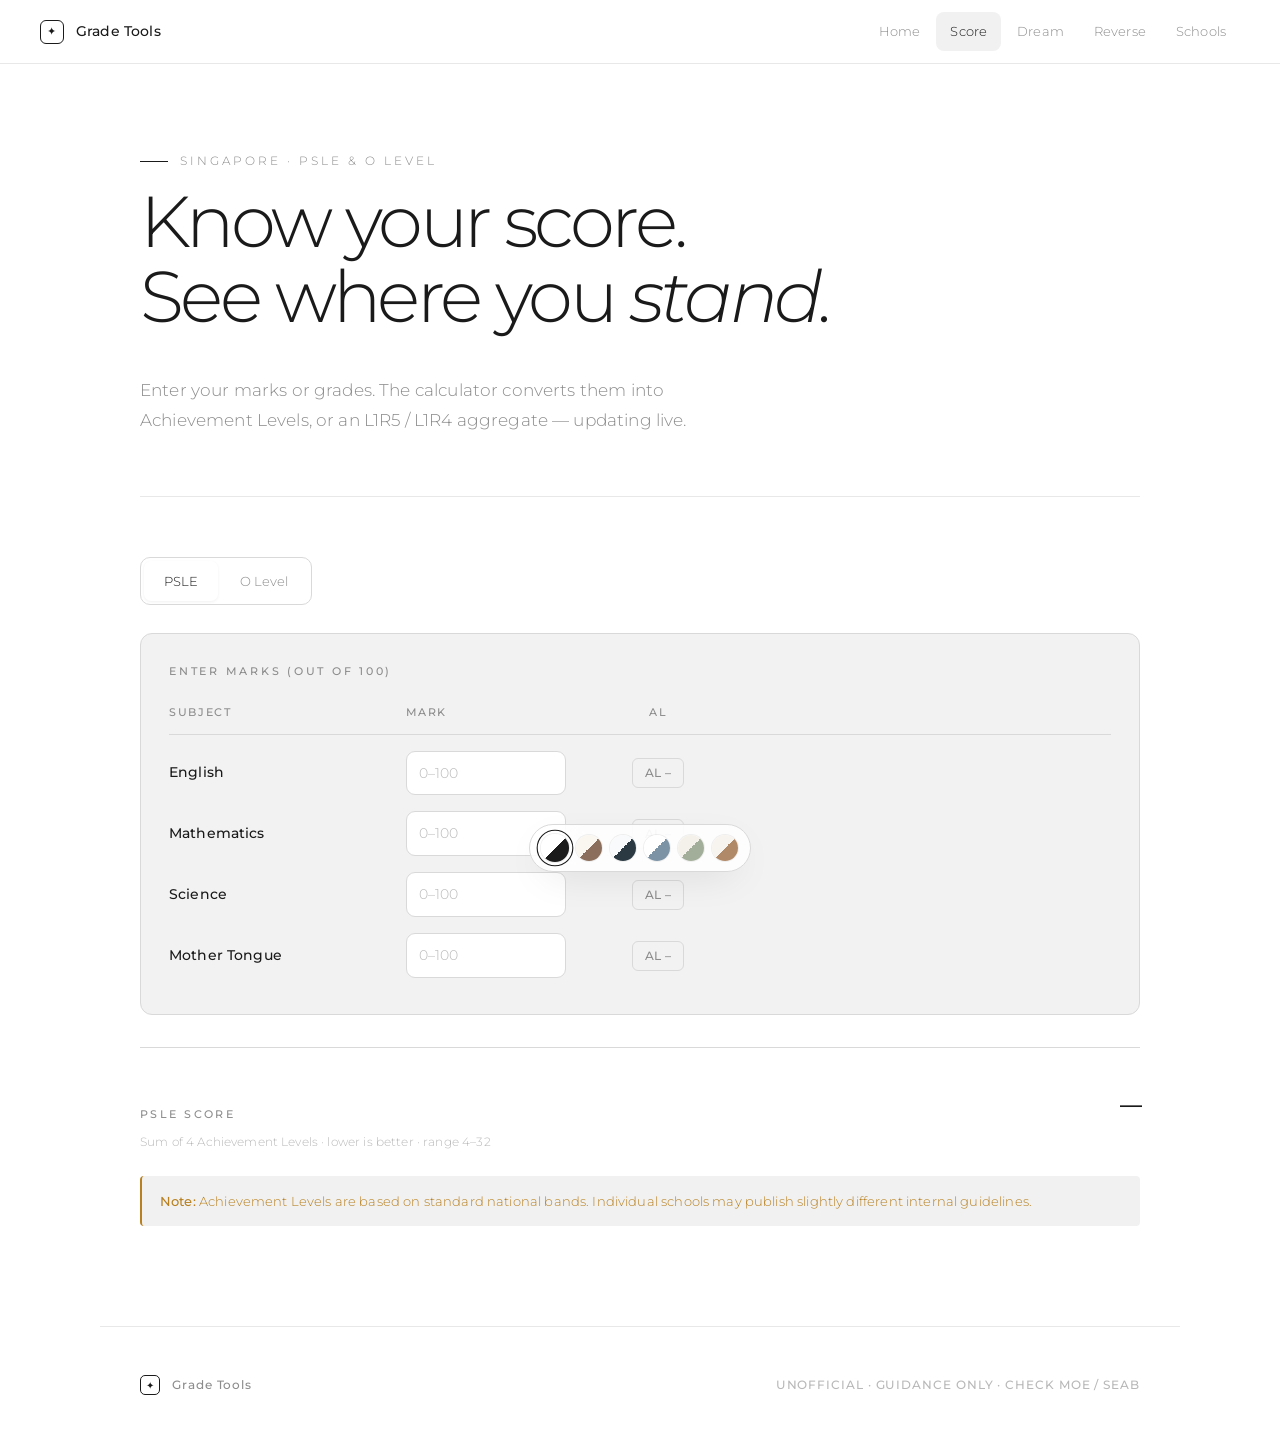
==== commit fc7d9f1f: "Update basic.html" ====
--- a/basic.html
+++ b/basic.html
@@ -370,7 +370,7 @@
     hint.innerHTML = '⚠️ Mark one subject as <b>L1</b> (usually English) and enter its grade.';
   } else if(others.length < 5){
     hint.style.display = 'block';
-    hint.innerHTML = '⚠️ Enter at least 5 more graded subjects to compute L1R5 '
+    hint.innerHTML = '⚠️ Enter at least 5 more graded subjects to  L1R5 '
                    + '(you have ' + others.length + ').';
   } else {
     hint.style.display = 'none';
--- a/style.css
+++ b/style.css
@@ -1,848 +1,221 @@
 @import url('https://fonts.googleapis.com/css2?family=Montserrat:ital,wght@0,300;0,400;0,500;0,600;1,300;1,400&display=swap');
 
-/* ============================================================
-   PALETTE 1 · PURE MONOCHROME  (default)
-   ============================================================ */
-:root{
-  --bg:#FFFFFF;
-  --surface:#F2F2F2;
-  --surface2:#EAEAEA;
-  --border:#D9D9D9;
-  --border-soft:#E8E8E8;
-  --text:#1A1A1A;
-  --muted:#8C8C8C;
-  --dim:#B8B8B8;
-  --accent:#1A1A1A;
-  --accent-soft:rgba(26,26,26,.06);
-  --good:#2F7D5B;
-  --warn:#B8801F;
-  --bad:#B94A4A;
-  --r:12px;
-  --nav-h:64px;
-}
-
-/* ============================================================
-   PALETTE 2 · WARM MINIMAL
-   ============================================================ */
-[data-palette="warm"]{
-  --bg:#FAF6F0;
-  --surface:#EFE7DC;
-  --surface2:#E5DBCB;
-  --border:#D8C7B4;
-  --border-soft:#E5D9C8;
-  --text:#3B332C;
-  --muted:#A89684;
-  --dim:#C4B49E;
-  --accent:#8B6F5C;
-  --accent-soft:rgba(139,111,92,.1);
-  --good:#5B7A5B;
-  --warn:#A8763A;
-  --bad:#A85454;
-}
-
-/* ============================================================
-   PALETTE 3 · COOL MINIMAL
-   ============================================================ */
-[data-palette="cool"]{
-  --bg:#F8FAFB;
-  --surface:#E7ECEF;
-  --surface2:#DCE3E8;
-  --border:#CBD5DB;
-  --border-soft:#DEE5EA;
-  --text:#2B3A42;
-  --muted:#7D8F9B;
-  --dim:#A7B5BE;
-  --accent:#2B3A42;
-  --accent-soft:rgba(43,58,66,.08);
-  --good:#3B7A6B;
-  --warn:#B07A2E;
-  --bad:#A84F4F;
-}
-
-/* ============================================================
-   PALETTE 4 · SCANDINAVIAN
-   ============================================================ */
-[data-palette="scandi"]{
-  --bg:#FFFFFF;
-  --surface:#F1EDE8;
-  --surface2:#E8E2DA;
-  --border:#D9CFC1;
-  --border-soft:#EAE4DC;
-  --text:#2E2A26;
-  --muted:#8A8A8A;
-  --dim:#B5B5B5;
-  --accent:#7C93A6;
-  --accent-soft:rgba(124,147,166,.12);
-  --good:#5B8A6F;
-  --warn:#B8813A;
-  --bad:#B06060;
-}
-
-/* ============================================================
-   PALETTE 5 · JAPANDI
-   ============================================================ */
-[data-palette="japandi"]{
-  --bg:#F4F1EA;
-  --surface:#E3DAC9;
-  --surface2:#D9CEB9;
-  --border:#C7B9A5;
-  --border-soft:#DED3BF;
-  --text:#2E2A26;
-  --muted:#8A7E6D;
-  --dim:#B0A594;
-  --accent:#A3AE9A;
-  --accent-soft:rgba(163,174,154,.14);
-  --good:#7A8E68;
-  --warn:#B08A4A;
-  --bad:#A85555;
-}
-
-/* ============================================================
-   PALETTE 6 · DESERT MINIMAL
-   ============================================================ */
-[data-palette="desert"]{
-  --bg:#F7F3EE;
-  --surface:#E8DCCF;
-  --surface2:#DED0C0;
-  --border:#D2BBA5;
-  --border-soft:#E2D4C1;
-  --text:#4A3628;
-  --muted:#B08968;
-  --dim:#C9B29A;
-  --accent:#B08968;
-  --accent-soft:rgba(176,137,104,.12);
-  --good:#6B8A5B;
-  --warn:#B8801F;
-  --bad:#A85555;
-}
-
-/* ============================================================
-   RESET · BASE
-   ============================================================ */
-*{box-sizing:border-box;margin:0;padding:0}
-html{scroll-behavior:smooth}
-body{
-  font-family:'Montserrat',-apple-system,BlinkMacSystemFont,"Segoe UI",Roboto,sans-serif;
-  font-size:15px;line-height:1.7;
-  font-weight:300;letter-spacing:.01em;
-  background:var(--bg);color:var(--text);min-height:100vh;
-  -webkit-font-smoothing:antialiased;overflow-x:hidden;
-}
-a{color:inherit;text-decoration:none}
-button{font:inherit;cursor:pointer;border:none;background:none;color:inherit}
-input,select{font:inherit;color:inherit}
+:root{--bg:#fff;--surface:#f2f2f2;--surface2:#eaeaea;--border:#d9d9d9;--border-soft:#e8e8e8;--text:#1a1a1a;--muted:#8c8c8c;--dim:#b8b8b8;--accent:#1a1a1a;--accent-soft:rgba(26,26,26,.06);--good:#2f7d5b;--warn:#b8801f;--bad:#b94a4a;--r:12px;--nav-h:64px}
+[data-palette=warm]{--bg:#faf6f0;--surface:#efe7dc;--surface2:#e5dbcb;--border:#d8c7b4;--border-soft:#e5d9c8;--text:#3b332c;--muted:#a89684;--dim:#c4b49e;--accent:#8b6f5c;--accent-soft:rgba(139,111,92,.1);--good:#5b7a5b;--warn:#a8763a;--bad:#a85454}
+[data-palette=cool]{--bg:#f8fafb;--surface:#e7ecef;--surface2:#dce3e8;--border:#cbd5db;--border-soft:#dee5ea;--text:#2b3a42;--muted:#7d8f9b;--dim:#a7b5be;--accent:#2b3a42;--accent-soft:rgba(43,58,66,.08);--good:#3b7a6b;--warn:#b07a2e;--bad:#a84f4f}
+[data-palette=scandi]{--bg:#fff;--surface:#f1ede8;--surface2:#e8e2da;--border:#d9cfc1;--border-soft:#eae4dc;--text:#2e2a26;--muted:#8a8a8a;--dim:#b5b5b5;--accent:#7c93a6;--accent-soft:rgba(124,147,166,.12);--good:#5b8a6f;--warn:#b8813a;--bad:#b06060}
+[data-palette=japandi]{--bg:#f4f1ea;--surface:#e3dac9;--surface2:#d9ceb9;--border:#c7b9a5;--border-soft:#ded3bf;--text:#2e2a26;--muted:#8a7e6d;--dim:#b0a594;--accent:#a3ae9a;--accent-soft:rgba(163,174,154,.14);--good:#7a8e68;--warn:#b08a4a;--bad:#a85555}
+[data-palette=desert]{--bg:#f7f3ee;--surface:#e8dccf;--surface2:#ded0c0;--border:#d2bba5;--border-soft:#e2d4c1;--text:#4a3628;--muted:#b08968;--dim:#c9b29a;--accent:#b08968;--accent-soft:rgba(176,137,104,.12);--good:#6b8a5b;--warn:#b8801f;--bad:#a85555}
+
+*{box-sizing:border-box;margin:0;padding:0}html{scroll-behavior:smooth}
+body{font:300 15px/1.7 Montserrat,-apple-system,BlinkMacSystemFont,"Segoe UI",Roboto,sans-serif;letter-spacing:.01em;background:var(--bg);color:var(--text);min-height:100vh;-webkit-font-smoothing:antialiased;overflow-x:hidden}
+a{color:inherit;text-decoration:none}button{font:inherit;cursor:pointer;border:none;background:none;color:inherit}input,select{font:inherit;color:inherit}
 ::selection{background:var(--accent-soft);color:var(--text)}
 
-/* Smooth cross-fade on palette change */
-body, nav, main, footer,
-.card, .tool, .stat, .step,
-.psle-total,
-input, select, .tabs, .add, .bar, .bar .fill, .bar .proj,
-h1, h2, h3, p, .lead, .eyebrow, .section-label, .step .num, .step p,
-.stat .k, .stat .v, .stat .g, .legend, .dot,
-.btn, .btn-primary, .btn-ghost,
-.gpill, .al-badge, .warnbar, .wtot,
-footer .foot-brand .mark, nav .brand .mark,
-.palette-bar, .swatch::after, .stepper, .stepper button, .stepper span,
-.start-guide, .start-guide__links a, .start-guide__links a span,
-.data-note, .data-note a, .results-note, .results-note__mark,
-.hero-note, .intro-word, .intro-motto, .intro-translation, .intro-rule{
-  transition: background-color .55s ease, border-color .55s ease,
-              color .55s ease, box-shadow .55s ease;
-}
-
-/* ============================================================
-   INTRO / COVER
-   ============================================================ */
-.intro{
-  position:fixed;inset:0;z-index:1000;display:grid;place-items:center;
-  background:var(--surface);
-  animation:introOut .7s cubic-bezier(.4,0,.2,1) 1.9s forwards;
-}
+body,nav,main,footer,.card,.tool,.stat,.step,.psle-total,input,select,.tabs,.add,.bar,.bar .fill,.bar .proj,h1,h2,h3,p,.lead,.eyebrow,.section-label,.step .num,.step p,.stat .k,.stat .v,.stat .g,.legend,.dot,.btn,.btn-primary,.btn-ghost,.gpill,.al-badge,.warnbar,.wtot,footer .foot-brand .mark,nav .brand .mark,.palette-bar,.swatch::after,.stepper,.stepper button,.stepper span,.start-guide,.start-guide__links a,.start-guide__links a span,.data-note,.data-note a,.results-note,.results-note__mark,.hero-note,table,th,td{transition:background-color .55s,border-color .55s,color .55s,box-shadow .55s}
+
+/* INTRO — can never block clicks */
+.intro{position:fixed;inset:0;z-index:1000;display:grid;place-items:center;background:var(--surface);pointer-events:none;animation:introOut .7s cubic-bezier(.4,0,.2,1) 1.9s forwards}
 @keyframes introOut{to{opacity:0;visibility:hidden}}
-
 .intro-inner{text-align:center;transform:translateY(-8px)}
-
-.intro-word{
-  font-size:13px;letter-spacing:.6em;text-transform:uppercase;
-  font-weight:500;color:var(--text);
-  animation:introWord 1s cubic-bezier(.2,.9,.3,1) .15s both;
-}
-@keyframes introWord{
-  from{opacity:0;letter-spacing:1em;filter:blur(5px)}
-  to{opacity:1;letter-spacing:.6em;filter:blur(0)}
-}
-
-.intro-motto{
-  font-size:1.35rem;letter-spacing:.18em;
-  color:var(--text);font-weight:400;
-  margin:22px 0 0;
-  animation:introFade .8s cubic-bezier(.2,.9,.3,1) .55s both;
-}
-.intro-translation{
-  font-size:.75rem;letter-spacing:.14em;
-  color:var(--muted);font-style:italic;
-  font-weight:300;margin:10px 0 0;
-  animation:introFade .8s cubic-bezier(.2,.9,.3,1) .75s both;
-}
-@keyframes introFade{
-  from{opacity:0;transform:translateY(6px)}
-  to{opacity:1;transform:none}
-}
-
-.intro-rule{
-  display:block;height:1px;width:40px;margin:22px auto 0;
-  background:var(--accent);
-  transform-origin:center;
-  animation:introRule .7s cubic-bezier(.2,.9,.3,1) 1s both;
-}
+.intro-word{font-size:13px;letter-spacing:.6em;text-transform:uppercase;font-weight:500;animation:introWord 1s cubic-bezier(.2,.9,.3,1) .15s both}
+@keyframes introWord{from{opacity:0;letter-spacing:1em;filter:blur(5px)}to{opacity:1;letter-spacing:.6em;filter:blur(0)}}
+.intro-motto{font-size:1.35rem;letter-spacing:.18em;margin:22px 0 0;animation:introFade .8s cubic-bezier(.2,.9,.3,1) .55s both}
+.intro-translation{font-size:.75rem;letter-spacing:.14em;color:var(--muted);font-style:italic;margin:10px 0 0;animation:introFade .8s cubic-bezier(.2,.9,.3,1) .75s both}
+@keyframes introFade{from{opacity:0;transform:translateY(6px)}to{opacity:1;transform:none}}
+.intro-rule{display:block;height:1px;width:40px;margin:22px auto 0;background:var(--accent);transform-origin:center;animation:introRule .7s cubic-bezier(.2,.9,.3,1) 1s both}
 @keyframes introRule{from{transform:scaleX(0)}to{transform:scaleX(1)}}
-
-/* Content fade-in (delayed to match longer intro) */
-body.landing > nav,
-body.landing > main,
-body.landing > footer{
-  animation:contentIn 1s cubic-bezier(.2,.9,.3,1) 2.15s both;
-}
+body.landing>nav,body.landing>main,body.landing>footer{animation:contentIn 1s cubic-bezier(.2,.9,.3,1) 2.15s both}
 @keyframes contentIn{from{opacity:0}to{opacity:1}}
 
-/* ============================================================
-   NAV
-   ============================================================ */
-nav{
-  position:sticky;top:0;z-index:50;height:var(--nav-h);display:flex;align-items:center;
-  background:color-mix(in srgb, var(--bg) 82%, transparent);
-  backdrop-filter:blur(16px) saturate(180%);
-  -webkit-backdrop-filter:blur(16px) saturate(180%);
-  border-bottom:1px solid var(--border-soft);padding:0 40px;
-}
-nav .brand{
-  display:flex;align-items:center;gap:12px;
-  font-weight:500;font-size:14px;letter-spacing:.02em;
-}
-nav .brand .mark{
-  width:24px;height:24px;border-radius:6px;
-  border:1px solid var(--accent);
-  display:grid;place-items:center;font-size:11px;color:var(--accent);
-  font-weight:500;flex-shrink:0;
-}
+nav{position:sticky;top:0;z-index:50;height:var(--nav-h);display:flex;align-items:center;background:color-mix(in srgb,var(--bg) 82%,transparent);backdrop-filter:blur(16px) saturate(180%);-webkit-backdrop-filter:blur(16px) saturate(180%);border-bottom:1px solid var(--border-soft);padding:0 40px}
+nav .brand{display:flex;align-items:center;gap:12px;font-weight:500;font-size:14px}
+nav .brand .mark{width:24px;height:24px;border-radius:6px;border:1px solid var(--accent);display:grid;place-items:center;font-size:11px;color:var(--accent);font-weight:500;flex-shrink:0}
 nav .links{margin-left:auto;display:flex;gap:2px;flex-wrap:nowrap}
-nav .links a{
-  padding:8px 14px;border-radius:8px;font-size:13px;color:var(--muted);
-  font-weight:400;letter-spacing:.02em;
-  transition:color .15s, background-color .15s;
-  white-space:nowrap;
-}
+nav .links a{padding:8px 14px;border-radius:8px;font-size:13px;color:var(--muted);white-space:nowrap;transition:color .15s,background-color .15s}
 nav .links a:hover{color:var(--text)}
 nav .links a.active{color:var(--text);background:var(--accent-soft)}
 
-/* ============================================================
-   LAYOUT
-   ============================================================ */
 main{max-width:1080px;margin:0 auto;padding:0 40px}
-.wrap{max-width:960px;margin:0 auto;padding:40px 24px 80px}
-.wrap.wide{max-width:1080px}
-
-h1{
-  font-size:clamp(32px,5vw,52px);line-height:1.1;
-  letter-spacing:-.04em;font-weight:300;margin-bottom:16px;
-}
-h1 em{font-style:italic;font-weight:300;color:var(--accent)}
-.lead{
-  color:var(--muted);font-size:16px;line-height:1.8;
-  max-width:560px;font-weight:300;letter-spacing:.01em;
-}
-h2{
-  font-size:11px;letter-spacing:.25em;text-transform:uppercase;
-  color:var(--muted);font-weight:500;margin-bottom:22px;
-}
-
-/* ============================================================
-   HERO
-   ============================================================ */
-.hero{
-  padding:120px 0 100px;
-  display:grid;grid-template-columns:1fr;gap:40px;
-  border-bottom:1px solid var(--border-soft);
-  position:relative;
-}
-.hero .eyebrow{
-  display:inline-flex;align-items:center;gap:12px;
-  font-size:12px;letter-spacing:.25em;text-transform:uppercase;
-  color:var(--muted);font-weight:400;margin-bottom:12px;
-  animation:heroIn .9s cubic-bezier(.2,.9,.3,1) 2.25s both;
-}
-.hero .eyebrow::before{
-  content:"";width:28px;height:1px;background:var(--accent);
-}
-.hero h1{
-  font-size:clamp(40px,7vw,72px);line-height:1.05;
-  letter-spacing:-.05em;font-weight:300;
-  margin:0;max-width:900px;
-  animation:heroIn 1s cubic-bezier(.2,.9,.3,1) 2.3s both;
-}
-.hero h1 em{font-weight:300}
-.hero .lead{
-  font-size:17px;line-height:1.8;max-width:600px;
-  color:var(--muted);
-  animation:heroIn 1s cubic-bezier(.2,.9,.3,1) 2.4s both;
-}
-.hero-cta{
-  display:flex;gap:20px;flex-wrap:wrap;align-items:center;
-  animation:heroIn 1s cubic-bezier(.2,.9,.3,1) 2.5s both;
-  margin-top:16px;
-}
-.hero-note{
-  font-size:12px;color:var(--dim);
-  letter-spacing:.04em;font-weight:400;
-  margin-top:4px;
-  animation:heroIn 1s cubic-bezier(.2,.9,.3,1) 2.6s both;
-}
+h1{font-size:clamp(32px,5vw,52px);line-height:1.1;letter-spacing:-.04em;font-weight:300;margin-bottom:16px}
+h1 em{font-style:italic;color:var(--accent)}
+.lead{color:var(--muted);font-size:16px;line-height:1.8;max-width:560px}
+h2{font-size:11px;letter-spacing:.25em;text-transform:uppercase;color:var(--muted);font-weight:500;margin-bottom:22px}
+
+.hero{padding:120px 0 100px;display:grid;gap:40px;border-bottom:1px solid var(--border-soft)}
+.hero .eyebrow{display:inline-flex;align-items:center;gap:12px;font-size:12px;letter-spacing:.25em;text-transform:uppercase;color:var(--muted);margin-bottom:12px;animation:heroIn .9s cubic-bezier(.2,.9,.3,1) 2.25s both}
+.hero .eyebrow::before{content:"";width:28px;height:1px;background:var(--accent)}
+.hero h1{font-size:clamp(40px,7vw,72px);line-height:1.05;letter-spacing:-.05em;font-weight:300;margin:0;max-width:900px;animation:heroIn 1s cubic-bezier(.2,.9,.3,1) 2.3s both}
+.hero .lead{font-size:17px;max-width:600px;animation:heroIn 1s cubic-bezier(.2,.9,.3,1) 2.4s both}
+.hero-cta{display:flex;gap:20px;flex-wrap:wrap;align-items:center;margin-top:16px;animation:heroIn 1s cubic-bezier(.2,.9,.3,1) 2.5s both}
+.hero-note{font-size:12px;color:var(--dim);margin-top:4px;animation:heroIn 1s cubic-bezier(.2,.9,.3,1) 2.6s both}
 @keyframes heroIn{from{opacity:0;transform:translateY(16px)}to{opacity:1;transform:none}}
-
-/* ============================================================
-   BUTTONS
-   ============================================================ */
-.btn{
-  display:inline-flex;align-items:center;gap:12px;
-  padding:15px 28px;border-radius:10px;
-  font-size:13.5px;font-weight:400;letter-spacing:.04em;
-  transition:all .25s cubic-bezier(.2,.9,.3,1);white-space:nowrap;
-}
-.btn svg{transition:transform .25s ease}
-.btn-primary{
-  background:var(--text);color:var(--bg);
-  box-shadow:0 1px 2px rgba(0,0,0,.04);
-}
-.btn-primary:hover{
-  transform:translateY(-2px);
-  box-shadow:0 12px 28px -12px rgba(0,0,0,.28);
-}
+body:not(.landing) .hero .eyebrow{animation-delay:.1s}
+body:not(.landing) .hero h1{animation-delay:.2s}
+body:not(.landing) .hero .lead{animation-delay:.3s}
+body:not(.landing) .hero-cta{animation-delay:.4s}
+body:not(.landing) .hero-note{animation-delay:.5s}
+
+.btn{display:inline-flex;align-items:center;gap:12px;padding:15px 28px;border-radius:10px;font-size:13.5px;letter-spacing:.04em;white-space:nowrap;transition:all .25s cubic-bezier(.2,.9,.3,1);cursor:pointer;position:relative;z-index:1}
+.btn svg{transition:transform .25s}
+.btn-primary{background:var(--text);color:var(--bg);box-shadow:0 1px 2px rgba(0,0,0,.04)}
+.btn-primary:hover{transform:translateY(-2px);box-shadow:0 12px 28px -12px rgba(0,0,0,.28)}
 .btn-primary:hover svg{transform:translateX(4px)}
-.btn-ghost{
-  color:var(--muted);padding:15px 4px;
-  border-bottom:1px solid transparent;
-}
-.btn-ghost:hover{
-  color:var(--text);
-  border-bottom-color:var(--accent);
-}
-
-/* ============================================================
-   SECTION LABEL
-   ============================================================ */
-.section-label{
-  display:flex;align-items:center;gap:18px;
-  font-size:11px;letter-spacing:.3em;text-transform:uppercase;
-  color:var(--muted);font-weight:400;margin-bottom:40px;
-}
-.section-label::after{
-  content:"";flex:1;height:1px;background:var(--border-soft);
-}
-.section-label .num{
-  color:var(--accent);font-weight:500;
-  font-variant-numeric:tabular-nums;
-}
-
-/* ============================================================
-   00 · START GUIDE
-   ============================================================ */
-.start-guide{
-  padding:40px 0;
-  border-bottom:1px solid var(--border-soft);
-}
+.btn-ghost{color:var(--muted);padding:15px 4px;border-bottom:1px solid transparent}
+.btn-ghost:hover{color:var(--text);border-bottom-color:var(--accent)}
+
+.section-label{display:flex;align-items:center;gap:18px;font-size:11px;letter-spacing:.3em;text-transform:uppercase;color:var(--muted);margin-bottom:40px}
+.section-label::after{content:"";flex:1;height:1px;background:var(--border-soft)}
+.section-label .num{color:var(--accent);font-weight:500;font-variant-numeric:tabular-nums}
+
+.start-guide{padding:40px 0;border-bottom:1px solid var(--border-soft)}
 .start-guide .section-label{margin-bottom:20px}
-.start-guide__links{
-  display:flex;flex-wrap:wrap;
-  gap:14px 44px;
-}
-.start-guide__links a{
-  display:inline-flex;align-items:center;gap:10px;
-  color:var(--text);font-size:14px;font-weight:400;
-  letter-spacing:.005em;
-  transition:color .2s ease;
-}
-.start-guide__links a span{
-  color:var(--dim);
-  transition:transform .25s cubic-bezier(.2,.9,.3,1),color .25s ease;
-}
+.start-guide__links{display:flex;flex-wrap:wrap;gap:14px 44px}
+.start-guide__links a{display:inline-flex;align-items:center;gap:10px;font-size:14px;transition:color .2s}
+.start-guide__links a span{color:var(--dim);transition:transform .25s cubic-bezier(.2,.9,.3,1),color .25s}
 .start-guide__links a:hover{color:var(--accent)}
-.start-guide__links a:hover span{
-  transform:translateX(4px);
-  color:var(--accent);
-}
-
-/* ============================================================
-   TOOL CARDS  (landing page)
-   ============================================================ */
-.tools{
-  display:grid;grid-template-columns:1fr 1fr;gap:0;
-  border-bottom:1px solid var(--border-soft);
-}
-.tool{
-  display:block;padding:64px 48px;position:relative;
-  border-right:1px solid var(--border-soft);
-}
+.start-guide__links a:hover span{transform:translateX(4px);color:var(--accent)}
+
+.tools{display:grid;grid-template-columns:1fr 1fr;border-bottom:1px solid var(--border-soft)}
+.tool{display:block;padding:64px 48px;border-right:1px solid var(--border-soft)}
 .tool:last-child{border-right:none}
-@media(min-width:681px){
-  .tool:first-child{padding-left:0}
-  .tool:last-child{padding-right:0}
-}
+@media(min-width:681px){.tool:first-child{padding-left:0}.tool:last-child{padding-right:0}}
 .tool:hover{background:var(--accent-soft)}
-.tool .icon{
-  font-size:13px;color:var(--accent);
-  margin-bottom:28px;letter-spacing:.1em;
-  font-weight:500;text-transform:uppercase;
-  font-variant-numeric:tabular-nums;
-}
-.tool h3{
-  font-size:26px;font-weight:300;letter-spacing:-.03em;
-  margin-bottom:12px;display:flex;align-items:center;gap:12px;
-}
-.tool h3 .arrow{
-  font-size:18px;color:var(--dim);
-  transition:transform .3s ease,color .3s ease;
-}
+.tool .icon{font-size:13px;color:var(--accent);margin-bottom:28px;letter-spacing:.1em;font-weight:500;text-transform:uppercase}
+.tool h3{font-size:26px;font-weight:300;letter-spacing:-.03em;margin-bottom:12px;display:flex;align-items:center;gap:12px}
+.tool h3 .arrow{font-size:18px;color:var(--dim);transition:transform .3s,color .3s}
 .tool:hover h3 .arrow{transform:translateX(6px);color:var(--accent)}
-.tool p{
-  color:var(--muted);font-size:15px;line-height:1.8;
-  max-width:380px;font-weight:300;
-}
-.tool .meta{
-  margin-top:28px;font-size:11px;color:var(--dim);
-  letter-spacing:.18em;text-transform:uppercase;font-weight:500;
-}
-
-/* ============================================================
-   DATA NOTE  (below tools grid)
-   ============================================================ */
-.data-note{
-  margin:24px 0 0;
-  color:var(--muted);font-size:12px;
-  letter-spacing:.02em;font-weight:400;line-height:1.6;
-}
+.tool p{color:var(--muted);font-size:15px;line-height:1.8;max-width:380px}
+.tool .meta{margin-top:28px;font-size:11px;color:var(--dim);letter-spacing:.18em;text-transform:uppercase;font-weight:500}
+
+.data-note{margin:24px 0 0;color:var(--muted);font-size:12px;line-height:1.6}
 .data-note span{color:var(--text)}
-.data-note a{
-  color:var(--text);
-  text-decoration:underline;text-underline-offset:3px;
-  text-decoration-color:var(--dim);
-  transition:color .15s,text-decoration-color .15s;
-}
-.data-note a:hover{
-  color:var(--accent);
-  text-decoration-color:var(--accent);
-}
-
-/* ============================================================
-   02 · HOW IT WORKS
-   ============================================================ */
+.data-note a{color:var(--text);text-decoration:underline;text-underline-offset:3px;text-decoration-color:var(--dim);transition:color .15s,text-decoration-color .15s}
+.data-note a:hover{color:var(--accent);text-decoration-color:var(--accent)}
+
 .how{padding:100px 0 20px}
-.steps{
-  display:grid;grid-template-columns:repeat(3,1fr);gap:60px;
-}
-.step .num{
-  font-size:12px;color:var(--accent);
-  letter-spacing:.15em;font-weight:500;
-  text-transform:uppercase;margin-bottom:20px;
-}
-.step h3{
-  font-size:16px;font-weight:500;
-  letter-spacing:-.01em;margin-bottom:10px;
-}
+.steps{display:grid;grid-template-columns:repeat(3,1fr);gap:60px}
+.step .num{font-size:12px;color:var(--accent);letter-spacing:.15em;font-weight:500;text-transform:uppercase;margin-bottom:20px}
+.step h3{font-size:16px;font-weight:500;margin-bottom:10px}
 .step p{font-size:14px;color:var(--muted);line-height:1.8}
 
-/* ============================================================
-   03 · RESULTS NOTE
-   ============================================================ */
-.results-note{
-  margin-top:80px;
-  padding:32px 0 0;
-  border-top:1px solid var(--border-soft);
-  max-width:640px;
-}
-.results-note__mark{
-  display:block;
-  font-size:10px;letter-spacing:.28em;text-transform:uppercase;
-  color:var(--dim);font-weight:500;
-  margin-bottom:10px;
-}
-.results-note p:not(.results-note__mark){
-  color:var(--muted);font-size:14px;line-height:1.75;
-  font-weight:300;
-}
-
-/* ============================================================
-   CARDS  (interior pages)
-   ============================================================ */
-.card{
-  background:var(--surface);border:1px solid var(--border);
-  border-radius:var(--r);padding:28px;margin-bottom:16px;
-}
-.card.tight{padding:20px 22px}
-
-/* ============================================================
-   TABS
-   ============================================================ */
-.tabs{
-  display:inline-flex;border:1px solid var(--border);
-  border-radius:10px;padding:3px;margin-bottom:28px;gap:2px;
-  flex-wrap:wrap;
-}
-.tabs button{
-  padding:9px 20px;border-radius:7px;
-  font-size:13px;color:var(--muted);font-weight:400;
-  letter-spacing:.03em;transition:all .15s;
-}
-.tabs button.active{
-  background:var(--bg);color:var(--text);
-  box-shadow:0 1px 3px rgba(0,0,0,.06);
-}
+.results-note{margin-top:80px;padding:32px 0 0;border-top:1px solid var(--border-soft);max-width:640px}
+.results-note__mark{display:block;font-size:10px;letter-spacing:.28em;text-transform:uppercase;color:var(--dim);font-weight:500;margin-bottom:10px}
+.results-note p:not(.results-note__mark){color:var(--muted);font-size:14px;line-height:1.75}
+
+.card{background:var(--surface);border:1px solid var(--border);border-radius:var(--r);padding:28px;margin-bottom:16px}
+
+.tabs{display:inline-flex;border:1px solid var(--border);border-radius:10px;padding:3px;margin-bottom:28px;gap:2px;flex-wrap:wrap}
+.tabs button{padding:9px 20px;border-radius:7px;font-size:13px;color:var(--muted);transition:all .15s}
+.tabs button.active{background:var(--bg);color:var(--text);box-shadow:0 1px 3px rgba(0,0,0,.06)}
 .tab-panel{display:none}
-.tab-panel.active{display:block;animation:fade .3s ease}
+.tab-panel.active{display:block;animation:fade .3s}
 @keyframes fade{from{opacity:0;transform:translateY(3px)}to{opacity:1;transform:none}}
 
-/* ============================================================
-   INPUTS
-   ============================================================ */
-label{
-  display:block;font-size:11px;color:var(--muted);
-  margin-bottom:10px;font-weight:500;
-  letter-spacing:.15em;text-transform:uppercase;
-}
-input,select{
-  width:100%;background:var(--bg);border:1px solid var(--border);
-  color:var(--text);border-radius:9px;padding:13px 15px;
-  font-size:14px;font-weight:400;letter-spacing:.01em;
-  transition:border-color .2s, box-shadow .2s;
-}
-input:focus,select:focus{
-  outline:none;border-color:var(--accent);
-  box-shadow:0 0 0 3px var(--accent-soft);
-}
+label{display:block;font-size:11px;color:var(--muted);margin-bottom:10px;font-weight:500;letter-spacing:.15em;text-transform:uppercase}
+input,select{width:100%;background:var(--bg);border:1px solid var(--border);color:var(--text);border-radius:9px;padding:13px 15px;font-size:14px;transition:border-color .2s,box-shadow .2s}
+input:focus,select:focus{outline:none;border-color:var(--accent);box-shadow:0 0 0 3px var(--accent-soft)}
 input::placeholder{color:var(--dim)}
-input[type="radio"]{width:auto;accent-color:var(--accent)}
-
-/* ============================================================
-   SUBJECT GRID
-   ============================================================ */
-.subj-grid{
-  display:grid;grid-template-columns:1.4fr 1fr 1fr 1fr .9fr 32px;
-  gap:12px;align-items:center;padding:8px 0;
-}
-.subj-head{
-  font-size:11px;text-transform:uppercase;letter-spacing:.15em;
-  color:var(--muted);padding:0 0 12px;font-weight:500;
-  border-bottom:1px solid var(--border);margin-bottom:8px;
-}
+input[type=radio]{width:auto;accent-color:var(--accent)}
+
+.subj-grid{display:grid;grid-template-columns:1.4fr 1fr 1fr 1fr .9fr 32px;gap:12px;align-items:center;padding:8px 0}
+.subj-head{font-size:11px;text-transform:uppercase;letter-spacing:.15em;color:var(--muted);padding:0 0 12px;font-weight:500;border-bottom:1px solid var(--border);margin-bottom:8px}
 .subj-grid input{padding:10px 12px;font-size:13.5px}
-.del{
-  width:32px;height:32px;border-radius:8px;
-  border:1px solid var(--border);color:var(--dim);
-  display:grid;place-items:center;font-size:16px;line-height:1;
-  transition:all .15s;
-}
+.del{width:32px;height:32px;border-radius:8px;border:1px solid var(--border);color:var(--dim);display:grid;place-items:center;font-size:16px;line-height:1;transition:all .15s;cursor:pointer}
 .del:hover{border-color:var(--bad);color:var(--bad)}
-.pct{
-  font-size:13px;color:var(--muted);text-align:right;
-  font-variant-numeric:tabular-nums;padding-right:2px;
-}
+.pct{font-size:13px;color:var(--muted);text-align:right;font-variant-numeric:tabular-nums;padding-right:2px}
 .pct.good{color:var(--good)}
 .pct.bad{color:var(--bad)}
 
-.add{
-  margin-top:16px;width:100%;padding:13px;
-  border:1px dashed var(--border);border-radius:9px;
-  color:var(--muted);font-size:13px;font-weight:500;
-  letter-spacing:.03em;transition:all .15s;
-}
-.add:hover{
-  border-color:var(--accent);color:var(--accent);
-  background:var(--accent-soft);
-}
-
-/* ============================================================
-   STEPPER
-   ============================================================ */
-.stepper{
-  display:inline-flex;align-items:center;
-  border:1px solid var(--border);border-radius:9px;overflow:hidden;
-  background:var(--bg);
-}
-.stepper button{
-  width:40px;height:42px;font-size:18px;line-height:1;color:var(--muted);
-  transition:background .15s,color .15s;
-}
+.add{margin-top:16px;width:100%;padding:13px;border:1px dashed var(--border);border-radius:9px;color:var(--muted);font-size:13px;font-weight:500;transition:all .15s;cursor:pointer}
+.add:hover{border-color:var(--accent);color:var(--accent);background:var(--accent-soft)}
+
+.stepper{display:inline-flex;align-items:center;border:1px solid var(--border);border-radius:9px;overflow:hidden;background:var(--bg)}
+.stepper button{width:40px;height:42px;font-size:18px;line-height:1;color:var(--muted);transition:background .15s,color .15s;cursor:pointer}
 .stepper button:hover{background:var(--accent-soft);color:var(--accent)}
-.stepper span{
-  min-width:44px;text-align:center;font-size:15px;font-weight:500;
-  font-variant-numeric:tabular-nums;
-  border-left:1px solid var(--border);border-right:1px solid var(--border);
-  padding:0 8px;line-height:42px;
-}
-
-/* ============================================================
-   FILTER BAR  (schools page)
-   ============================================================ */
-.filter-bar{
-  display:flex;gap:10px;flex-wrap:wrap;margin-bottom:20px;
-}
-.filter-bar input,
-.filter-bar select{
-  flex:1;min-width:180px;
-}
-
-/* ============================================================
-   ROW GRIDS
-   ============================================================ */
-.row-3{
-  display:grid;grid-template-columns:1fr 1fr 1fr;gap:16px;
-}
-.row-2{
-  display:grid;grid-template-columns:1fr 1fr;gap:16px;
-}
-
-/* ============================================================
-   STATS
-   ============================================================ */
-.stats{
-  display:grid;grid-template-columns:repeat(4,1fr);gap:1px;
-  margin-bottom:24px;background:var(--border);
-  border-radius:12px;overflow:hidden;
-}
+.stepper span{min-width:44px;text-align:center;font-size:15px;font-weight:500;font-variant-numeric:tabular-nums;border-left:1px solid var(--border);border-right:1px solid var(--border);padding:0 8px;line-height:42px}
+
+.filter-bar{display:flex;gap:10px;flex-wrap:wrap;margin-bottom:20px}
+.filter-bar input,.filter-bar select{flex:1;min-width:180px}
+.row-2{display:grid;grid-template-columns:1fr 1fr;gap:16px}
+.row-3{display:grid;grid-template-columns:1fr 1fr 1fr;gap:16px}
+
+.stats{display:grid;grid-template-columns:repeat(4,1fr);gap:1px;margin-bottom:24px;background:var(--border);border-radius:12px;overflow:hidden}
 .stat{background:var(--surface);padding:20px}
-.stat .k{
-  display:block;font-size:10px;color:var(--muted);
-  text-transform:uppercase;letter-spacing:.18em;
-  font-weight:500;margin-bottom:10px;
-}
-.stat .v{
-  display:block;font-size:26px;font-weight:400;
-  letter-spacing:-.04em;font-variant-numeric:tabular-nums;
-  line-height:1.1;
-}
+.stat .k{display:block;font-size:10px;color:var(--muted);text-transform:uppercase;letter-spacing:.18em;font-weight:500;margin-bottom:10px}
+.stat .v{display:block;font-size:26px;font-weight:400;letter-spacing:-.04em;font-variant-numeric:tabular-nums;line-height:1.1}
 .stat .g{display:block;font-size:12px;color:var(--dim);margin-top:5px}
 
-/* ============================================================
-   PROGRESS BAR
-   ============================================================ */
-.bar{
-  position:relative;height:6px;background:var(--surface);
-  border-radius:99px;overflow:hidden;margin-bottom:16px;
-}
-.bar .fill{
-  position:absolute;inset:0 auto 0 0;background:var(--accent);
-  border-radius:99px;transition:width .5s cubic-bezier(.2,.9,.3,1);
-}
-.bar .proj{
-  position:absolute;top:0;bottom:0;
-  background:var(--accent-soft);transition:all .5s ease;
-}
-.legend{
-  display:flex;gap:28px;font-size:11px;color:var(--dim);
-  flex-wrap:wrap;letter-spacing:.06em;text-transform:uppercase;font-weight:500;
-}
-.dot{
-  display:inline-block;width:7px;height:7px;
-  border-radius:50%;margin-right:8px;vertical-align:middle;
-}
-
-/* ============================================================
-   WARNINGS
-   ============================================================ */
-.warnbar{
-  background:var(--accent-soft);border-left:2px solid var(--warn);
-  color:var(--warn);border-radius:4px;padding:14px 18px;
-  font-size:13px;margin-top:16px;line-height:1.7;
-}
+.bar{position:relative;height:6px;background:var(--surface);border-radius:99px;overflow:hidden;margin-bottom:16px}
+.bar .fill{position:absolute;inset:0 auto 0 0;background:var(--accent);border-radius:99px;transition:width .5s cubic-bezier(.2,.9,.3,1)}
+.bar .proj{position:absolute;top:0;bottom:0;background:var(--accent-soft)}
+.legend{display:flex;gap:28px;font-size:11px;color:var(--dim);flex-wrap:wrap;letter-spacing:.06em;text-transform:uppercase;font-weight:500}
+.dot{display:inline-block;width:7px;height:7px;border-radius:50%;margin-right:8px;vertical-align:middle}
+
+.warnbar{background:var(--accent-soft);border-left:2px solid var(--warn);color:var(--warn);border-radius:4px;padding:14px 18px;font-size:13px;margin-top:16px;line-height:1.7}
 .warnbar b{font-weight:500}
-
-.wtot{
-  display:flex;justify-content:space-between;align-items:baseline;
-  margin-top:20px;padding-top:20px;border-top:1px solid var(--border);
-  font-size:13px;color:var(--muted);letter-spacing:.03em;
-}
-.wtot b{
-  font-size:18px;color:var(--text);
-  font-variant-numeric:tabular-nums;font-weight:500;
-}
+.wtot{display:flex;justify-content:space-between;align-items:baseline;margin-top:20px;padding-top:20px;border-top:1px solid var(--border);font-size:13px;color:var(--muted)}
+.wtot b{font-size:18px;color:var(--text);font-variant-numeric:tabular-nums;font-weight:500}
 .wtot.ok b{color:var(--good)}
 .wtot.over b{color:var(--warn)}
 
-/* ============================================================
-   TABLE
-   ============================================================ */
 table{width:100%;border-collapse:collapse;font-size:14px}
-th,td{
-  text-align:left;padding:16px 12px;
-  border-bottom:1px solid var(--border);
-  font-variant-numeric:tabular-nums;
-}
-th{
-  font-size:10.5px;text-transform:uppercase;letter-spacing:.18em;
-  color:var(--muted);font-weight:500;
-}
+th,td{text-align:left;padding:16px 12px;border-bottom:1px solid var(--border);font-variant-numeric:tabular-nums}
+th{font-size:10.5px;text-transform:uppercase;letter-spacing:.18em;color:var(--muted);font-weight:500}
 tr:last-child td{border-bottom:none}
 tr.locked td{color:var(--good)}
 tr.out td{color:var(--dim)}
 tr.aim td{background:var(--accent-soft)}
 tr.aim td:first-child{box-shadow:inset 2px 0 0 var(--accent)}
-.gpill{
-  display:inline-block;padding:4px 12px;border-radius:6px;
-  background:transparent;border:1px solid var(--border);
-  font-size:11px;font-weight:500;letter-spacing:.05em;
-}
+.gpill{display:inline-block;padding:4px 12px;border-radius:6px;border:1px solid var(--border);font-size:11px;font-weight:500}
 .gpill.hit{border-color:var(--good);color:var(--good)}
 .gpill.miss{border-color:var(--bad);color:var(--bad)}
 
-/* ============================================================
-   AL BADGE
-   ============================================================ */
-.al-badge{
-  font-size:12px;font-weight:500;padding:4px 12px;
-  border-radius:6px;background:transparent;
-  border:1px solid var(--border);color:var(--muted);
-  font-variant-numeric:tabular-nums;text-align:center;letter-spacing:.05em;
-  display:inline-block;
-}
+.al-badge{font-size:12px;font-weight:500;padding:4px 12px;border-radius:6px;border:1px solid var(--border);color:var(--muted);font-variant-numeric:tabular-nums;text-align:center;display:inline-block}
 .al-badge.low{border-color:var(--good);color:var(--good)}
 .al-badge.mid{border-color:var(--warn);color:var(--warn)}
 .al-badge.high{border-color:var(--bad);color:var(--bad)}
 
-/* ============================================================
-   PSLE TOTAL
-   ============================================================ */
-.psle-total{
-  display:flex;justify-content:space-between;align-items:baseline;
-  padding:32px 0 0;border-top:1px solid var(--border);margin-top:32px;
-}
-.psle-total .label{
-  font-size:11px;color:var(--muted);text-transform:uppercase;
-  letter-spacing:.22em;font-weight:500;margin-bottom:8px;
-}
-.psle-total .score{
-  font-size:44px;font-weight:300;letter-spacing:-.05em;
-  font-variant-numeric:tabular-nums;line-height:1;
-}
+.psle-total{display:flex;justify-content:space-between;align-items:baseline;padding:32px 0 0;border-top:1px solid var(--border);margin-top:32px}
+.psle-total .label{font-size:11px;color:var(--muted);text-transform:uppercase;letter-spacing:.22em;font-weight:500;margin-bottom:8px}
+.psle-total .score{font-size:44px;font-weight:300;letter-spacing:-.05em;font-variant-numeric:tabular-nums;line-height:1}
 .psle-total .sub{font-size:12px;color:var(--dim);margin-top:8px}
 
-/* ============================================================
-   MISC
-   ============================================================ */
-.reset{
-  background:none;border:none;color:var(--muted);font-size:12px;
-  cursor:pointer;text-decoration:underline;text-underline-offset:3px;
-  text-decoration-color:var(--dim);padding:0;letter-spacing:.05em;
-  font-weight:500;
-}
+.reset{color:var(--muted);font-size:12px;cursor:pointer;text-decoration:underline;text-underline-offset:3px;text-decoration-color:var(--dim);letter-spacing:.05em;font-weight:500}
 .reset:hover{color:var(--bad);text-decoration-color:var(--bad)}
 .row-end{display:flex;justify-content:flex-end;margin-top:16px}
 
-/* ============================================================
-   FOOTER
-   ============================================================ */
-footer{
-  border-top:1px solid var(--border-soft);margin-top:100px;
-  padding:48px 40px;display:flex;justify-content:space-between;
-  align-items:center;gap:24px;flex-wrap:wrap;
-  max-width:1080px;margin-left:auto;margin-right:auto;
-  color:var(--dim);font-size:11.5px;letter-spacing:.08em;
-  text-transform:uppercase;font-weight:500;
-}
-footer .foot-brand{
-  display:flex;align-items:center;gap:12px;color:var(--muted);
-  text-transform:none;letter-spacing:.03em;
-}
-footer .foot-brand .mark{
-  width:20px;height:20px;border-radius:5px;
-  border:1px solid var(--accent);color:var(--accent);
-  display:grid;place-items:center;font-size:10px;
-}
-footer a{
-  text-decoration:underline;text-underline-offset:3px;
-  text-decoration-color:var(--dim);
-}
+footer{border-top:1px solid var(--border-soft);margin-top:100px;padding:48px 40px;display:flex;justify-content:space-between;align-items:center;gap:24px;flex-wrap:wrap;max-width:1080px;margin-inline:auto;color:var(--dim);font-size:11.5px;letter-spacing:.08em;text-transform:uppercase;font-weight:500}
+footer .foot-brand{display:flex;align-items:center;gap:12px;color:var(--muted);text-transform:none}
+footer .foot-brand .mark{width:20px;height:20px;border-radius:5px;border:1px solid var(--accent);color:var(--accent);display:grid;place-items:center;font-size:10px}
+footer a{text-decoration:underline;text-underline-offset:3px;text-decoration-color:var(--dim)}
 footer a:hover{color:var(--text)}
 
-/* ============================================================
-   PALETTE SWITCHER
-   ============================================================ */
-.palette-bar{
-  position:fixed;bottom:28px;left:50%;transform:translateX(-50%);
-  z-index:200;
-  display:flex;gap:8px;align-items:center;
-  padding:10px 12px;
-  background:color-mix(in srgb, var(--bg) 84%, transparent);
-  backdrop-filter:blur(24px) saturate(180%);
-  -webkit-backdrop-filter:blur(24px) saturate(180%);
-  border:1px solid var(--border);
-  border-radius:99px;
-  box-shadow:0 12px 40px -16px rgba(0,0,0,.18), 0 2px 8px -2px rgba(0,0,0,.06);
-  animation:paletteIn .8s cubic-bezier(.2,.9,.3,1) 2.8s both;
-}
-@keyframes paletteIn{
-  from{opacity:0;transform:translateX(-50%) translateY(12px)}
-  to{opacity:1;transform:translateX(-50%) translateY(0)}
-}
-.swatch{
-  width:26px;height:26px;border-radius:50%;
-  border:0;padding:0;position:relative;
-  transition:transform .25s cubic-bezier(.2,.9,.3,1);
-  box-shadow:0 0 0 1px rgba(0,0,0,.06);
-}
-.swatch::after{
-  content:"";position:absolute;inset:-4px;border-radius:50%;
-  border:1.5px solid transparent;
-  transition:border-color .25s;
-}
+.palette-bar{position:fixed;bottom:28px;left:50%;transform:translateX(-50%);z-index:200;display:flex;gap:8px;align-items:center;padding:10px 12px;background:color-mix(in srgb,var(--bg) 84%,transparent);backdrop-filter:blur(24px) saturate(180%);-webkit-backdrop-filter:blur(24px) saturate(180%);border:1px solid var(--border);border-radius:99px;box-shadow:0 12px 40px -16px rgba(0,0,0,.18);animation:paletteIn .8s cubic-bezier(.2,.9,.3,1) 2.8s both}
+@keyframes paletteIn{from{opacity:0;transform:translateX(-50%) translateY(12px)}to{opacity:1;transform:translateX(-50%) translateY(0)}}
+body:not(.landing) .palette-bar{animation-delay:.5s}
+.swatch{width:26px;height:26px;border-radius:50%;position:relative;box-shadow:0 0 0 1px rgba(0,0,0,.06);transition:transform .25s cubic-bezier(.2,.9,.3,1);cursor:pointer}
+.swatch::after{content:"";position:absolute;inset:-4px;border-radius:50%;border:1.5px solid transparent;transition:border-color .25s}
 .swatch:hover{transform:scale(1.12)}
 .swatch.active::after{border-color:currentColor}
 .swatch.active{transform:scale(1.08)}
-
-.swatch[data-set="mono"]{
-  background:linear-gradient(135deg,#FFFFFF 0 50%,#1A1A1A 50% 100%);
-  color:#1A1A1A;
-}
-.swatch[data-set="warm"]{
-  background:linear-gradient(135deg,#FAF6F0 0 50%,#8B6F5C 50% 100%);
-  color:#8B6F5C;
-}
-.swatch[data-set="cool"]{
-  background:linear-gradient(135deg,#F8FAFB 0 50%,#2B3A42 50% 100%);
-  color:#2B3A42;
-}
-.swatch[data-set="scandi"]{
-  background:linear-gradient(135deg,#FFFFFF 0 50%,#7C93A6 50% 100%);
-  color:#7C93A6;
-}
-.swatch[data-set="japandi"]{
-  background:linear-gradient(135deg,#F4F1EA 0 50%,#A3AE9A 50% 100%);
-  color:#7A8E68;
-}
-.swatch[data-set="desert"]{
-  background:linear-gradient(135deg,#F7F3EE 0 50%,#B08968 50% 100%);
-  color:#B08968;
-}
-
-/* ============================================================
-   RESPONSIVE
-   ============================================================ */
-@media(max-width:900px){
-  .row-3{grid-template-columns:1fr 1fr}
-}
+.swatch[data-set=mono]{background:linear-gradient(135deg,#fff 0 50%,#1a1a1a 50%);color:#1a1a1a}
+.swatch[data-set=warm]{background:linear-gradient(135deg,#faf6f0 0 50%,#8b6f5c 50%);color:#8b6f5c}
+.swatch[data-set=cool]{background:linear-gradient(135deg,#f8fafb 0 50%,#2b3a42 50%);color:#2b3a42}
+.swatch[data-set=scandi]{background:linear-gradient(135deg,#fff 0 50%,#7c93a6 50%);color:#7c93a6}
+.swatch[data-set=japandi]{background:linear-gradient(135deg,#f4f1ea 0 50%,#a3ae9a 50%);color:#7a8e68}
+.swatch[data-set=desert]{background:linear-gradient(135deg,#f7f3ee 0 50%,#b08968 50%);color:#b08968}
+
+@media(max-width:900px){.row-3{grid-template-columns:1fr 1fr}}
 @media(max-width:720px){
-  nav{padding:0 20px}
-  nav .brand{font-size:13px;gap:10px}
-  nav .brand .mark{width:22px;height:22px;font-size:10px}
+  nav{padding:0 20px}nav .brand{font-size:13px;gap:10px}nav .brand .mark{width:22px;height:22px;font-size:10px}
   nav .links a{padding:7px 10px;font-size:12px}
   main{padding:0 24px}
   .hero{padding:80px 0 60px}
   .how{padding:80px 0 20px}
   .steps{grid-template-columns:1fr;gap:48px}
   .tools{grid-template-columns:1fr}
-  .tool{
-    border-right:none;border-bottom:1px solid var(--border-soft);
-    padding:48px 0;
-  }
+  .tool{border-right:none;border-bottom:1px solid var(--border-soft);padding:48px 0}
   .tool:last-child{border-bottom:none}
   .row-3,.row-2{grid-template-columns:1fr}
   footer{padding:40px 24px}
@@ -851,50 +224,26 @@
 }
 @media(max-width:600px){
   .stats{grid-template-columns:1fr 1fr}
-  .subj-grid{
-    grid-template-columns:1.4fr 1fr 32px;
-    gap:8px;
-  }
-  .subj-head span:nth-child(3),
-  .subj-head span:nth-child(4),
-  .subj-head span:nth-child(5),
-  .subj-grid > *:nth-child(3),
-  .subj-grid > *:nth-child(4),
-  .subj-grid > *:nth-child(5){display:none}
-  .subj-grid > *:nth-child(6){grid-column:3}
+  .subj-grid{grid-template-columns:1.4fr 1fr 1fr 32px;gap:8px}
+  .subj-grid>*:nth-child(5){display:none}
+  .subj-grid>*:nth-child(6){grid-column:4}
+  .subj-head span:nth-child(5){display:none}
   footer{font-size:11px;letter-spacing:.05em}
   .start-guide__links{flex-direction:column;gap:12px}
   .intro-word{font-size:12px;letter-spacing:.5em}
   .intro-motto{font-size:1.1rem;letter-spacing:.14em}
   .intro-translation{font-size:.7rem}
 }
-@media(max-width:520px){
-  .palette-bar{bottom:16px;padding:8px 10px;gap:6px}
-  .swatch{width:22px;height:22px}
-}
+@media(max-width:520px){.palette-bar{bottom:16px;padding:8px 10px;gap:6px}.swatch{width:22px;height:22px}}
 @media(max-width:480px){
   nav .brand span:not(.mark){display:none}
   nav .brand .mark{font-size:12px;width:24px;height:24px}
   nav .links a{padding:7px 9px;font-size:11.5px}
 }
 
-/* ============================================================
-   REDUCED MOTION
-   ============================================================ */
 @media(prefers-reduced-motion:reduce){
-  *{
-    animation-duration:.01ms!important;
-    animation-delay:0s!important;
-    transition-duration:.01ms!important;
-  }
+  *{animation-duration:.01ms!important;animation-delay:0s!important;transition-duration:.01ms!important}
   .intro{display:none}
-  body.landing > nav,
-  body.landing > main,
-  body.landing > footer,
-  .hero .eyebrow,.hero h1,.hero .lead,.hero-cta,.hero-note,
-  .palette-bar,
-  .intro-word,.intro-motto,.intro-translation,.intro-rule{
-    animation:none;opacity:1;transform:none;
-  }
+  body.landing>nav,body.landing>main,body.landing>footer,.hero .eyebrow,.hero h1,.hero .lead,.hero-cta,.hero-note,.palette-bar,.intro-word,.intro-motto,.intro-translation,.intro-rule{animation:none;opacity:1;transform:none}
   .palette-bar{transform:translateX(-50%)}
 }
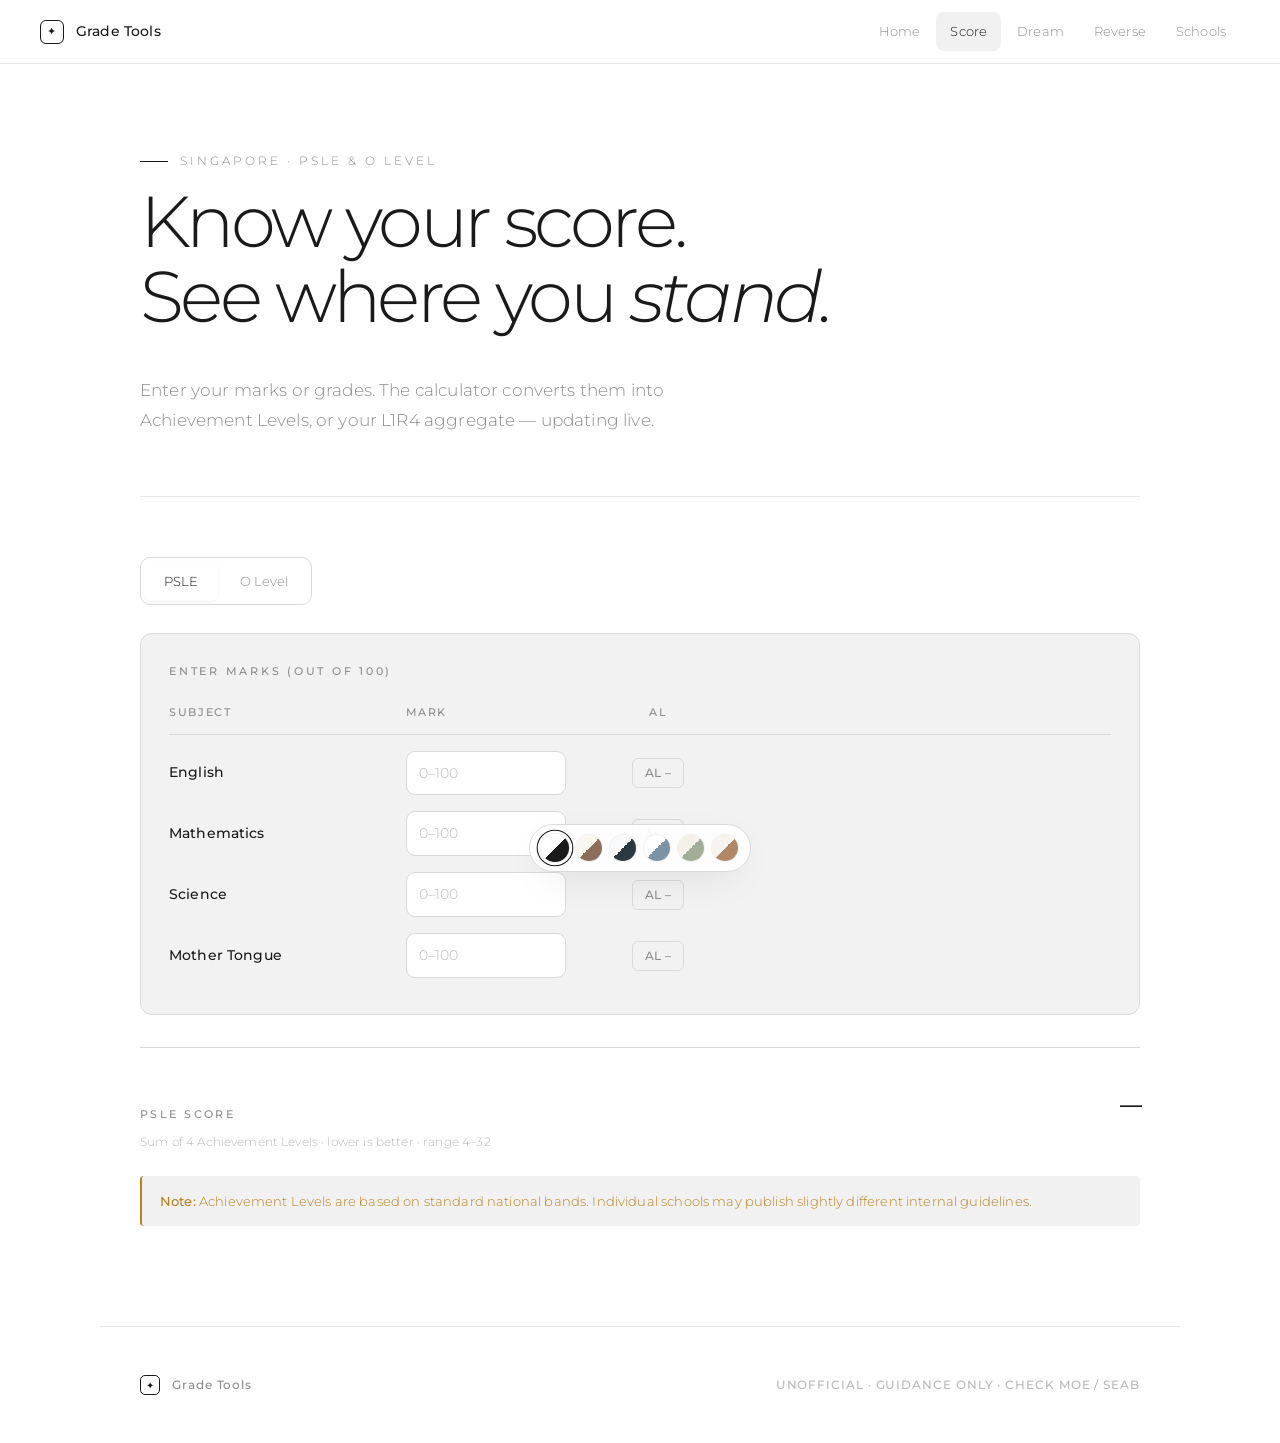
==== commit f68cb1a5: "Update basic.html" ====
--- a/basic.html
+++ b/basic.html
@@ -4,15 +4,12 @@
 <meta charset="utf-8">
 <meta name="viewport" content="width=device-width,initial-scale=1">
 <title>Score Calculator · Grade Tools</title>
-<meta name="description" content="Convert PSLE marks into Achievement Levels, or O Level grades into your L1R5 and L1R4 aggregates.">
+<meta name="description" content="Convert PSLE marks into Achievement Levels, or O Level grades into your L1R4 aggregate.">
 <link rel="preconnect" href="https://fonts.googleapis.com">
 <link rel="preconnect" href="https://fonts.gstatic.com" crossorigin>
 <link rel="stylesheet" href="style.css">
 <script>
-  try {
-    document.documentElement.dataset.palette =
-      localStorage.getItem('palette') || 'mono';
-  } catch (e) {}
+  try { document.documentElement.dataset.palette = localStorage.getItem('palette') || 'mono'; } catch(e){}
 </script>
 </head>
 <body>
@@ -30,7 +27,6 @@
 
 <main>
 
-  <!-- ============ HERO ============ -->
   <section class="hero" style="padding:80px 0 60px">
     <div>
       <span class="eyebrow">Singapore · PSLE &amp; O Level</span>
@@ -38,11 +34,10 @@
     </div>
     <p class="lead">
       Enter your marks or grades. The calculator converts them into
-      Achievement Levels, or an L1R5 / L1R4 aggregate — updating live.
+      Achievement Levels, or your L1R4 aggregate — updating live.
     </p>
   </section>
 
-  <!-- ============ TABS ============ -->
   <section style="padding-top:60px">
 
     <div class="tabs" data-tabs>
@@ -55,7 +50,7 @@
       <div class="card">
         <h2>Enter marks (out of 100)</h2>
 
-        <div class="subj-grid subj-head" id="psleHead">
+        <div class="subj-grid subj-head">
           <span>Subject</span>
           <span>Mark</span>
           <span style="text-align:center">AL</span>
@@ -112,7 +107,7 @@
           <h2 style="margin:0">Your subjects &amp; grades</h2>
           <div class="stepper">
             <button id="olMinus" aria-label="Fewer subjects">−</button>
-            <span id="olCount">6</span>
+            <span id="olCount">5</span>
             <button id="olPlus" aria-label="More subjects">+</button>
           </div>
         </div>
@@ -129,19 +124,19 @@
 
       <div class="stats">
         <div class="stat">
-          <span class="k">L1R5</span>
-          <span class="v" id="l1r5">–</span>
-          <span class="g">JC entry</span>
-        </div>
-        <div class="stat">
           <span class="k">L1R4</span>
           <span class="v" id="l1r4">–</span>
-          <span class="g">MI entry</span>
+          <span class="g">JC &amp; MI entry</span>
         </div>
         <div class="stat">
-          <span class="k">Best 5 others</span>
-          <span class="v" id="r5">–</span>
+          <span class="k">Best 4 others</span>
+          <span class="v" id="r4">–</span>
           <span class="g">excl. L1</span>
+        </div>
+        <div class="stat">
+          <span class="k">L1 points</span>
+          <span class="v" id="l1pts">–</span>
+          <span class="g">English / HMT</span>
         </div>
         <div class="stat">
           <span class="k">Subjects</span>
@@ -155,6 +150,10 @@
       <div class="warnbar" style="margin-top:16px">
         <b>Grade points:</b> A1 = 1 · A2 = 2 · B3 = 3 · B4 = 4 · C5 = 5 · C6 = 6 ·
         D7 = 7 · E8 = 8 · F9 = 9. Lower is better.
+        <br><br>
+        <b>L1R4</b> is L1 (English or Higher Mother Tongue) plus your best 4
+        other subjects. From 2028, JC admission requires an L1R4 of
+        <b>16 or better</b>; MI requires <b>20 or better</b>.
       </div>
     </section>
 
@@ -167,7 +166,6 @@
   <div>Unofficial · Guidance only · Check MOE / SEAB</div>
 </footer>
 
-<!-- ============ PALETTE SWITCHER ============ -->
 <div class="palette-bar" role="group" aria-label="Colour palette">
   <button class="swatch" data-set="mono"    title="Pure Monochrome"  aria-label="Pure Monochrome"></button>
   <button class="swatch" data-set="warm"    title="Warm Minimal"     aria-label="Warm Minimal"></button>
@@ -182,20 +180,20 @@
    PALETTE
    ============================================================ */
 (function(){
-  var swatches = document.querySelectorAll('.swatch');
-  function setPalette(name){
+  var sw = document.querySelectorAll('.swatch');
+  function set(name){
     document.documentElement.dataset.palette = name;
-    try { localStorage.setItem('palette', name); } catch(e){}
-    swatches.forEach(function(s){
+    try{ localStorage.setItem('palette', name); }catch(e){}
+    sw.forEach(function(s){
       var on = s.dataset.set === name;
       s.classList.toggle('active', on);
       s.setAttribute('aria-pressed', on ? 'true' : 'false');
     });
   }
-  swatches.forEach(function(s){
-    s.addEventListener('click', function(){ setPalette(s.dataset.set); });
+  sw.forEach(function(s){
+    s.addEventListener('click', function(){ set(s.dataset.set); });
   });
-  setPalette(document.documentElement.dataset.palette || 'mono');
+  set(document.documentElement.dataset.palette || 'mono');
 })();
 
 /* ============================================================
@@ -213,9 +211,7 @@
 /* ============================================================
    PSLE · Achievement Level conversion
    ============================================================ */
-var AL_BANDS = [
-  [90,1],[85,2],[80,3],[75,4],[65,5],[45,6],[20,7],[0,8]
-];
+var AL_BANDS = [[90,1],[85,2],[80,3],[75,4],[65,5],[45,6],[20,7],[0,8]];
 
 function toAL(mark){
   if(mark === '' || mark === null || isNaN(mark)) return null;
@@ -225,7 +221,6 @@
   }
   return 8;
 }
-
 function alClass(al){
   if(al === null) return '';
   if(al <= 3) return 'low';
@@ -251,15 +246,8 @@
       badge.className   = 'al-badge';
     }
   });
-
   var scoreEl = document.getElementById('psle-score');
-  if(count === 4){
-    scoreEl.textContent = sum;
-  } else if(count > 0){
-    scoreEl.textContent = sum + '*';
-  } else {
-    scoreEl.textContent = '–';
-  }
+  scoreEl.textContent = count === 4 ? sum : (count ? sum + '*' : '–');
 }
 
 psleIds.forEach(function(id){
@@ -267,23 +255,22 @@
 });
 
 /* ============================================================
-   O LEVEL · Subjects and grades
+   O LEVEL · L1R4
    ============================================================ */
 var GRADES = ['A1','A2','B3','B4','C5','C6','D7','E8','F9'];
-var PTS    = {A1:1, A2:2, B3:3, B4:4, C5:5, C6:6, D7:7, E8:8, F9:9};
+var PTS    = {A1:1,A2:2,B3:3,B4:4,C5:5,C6:6,D7:7,E8:8,F9:9};
 
 var DEFAULT_SUBJECTS = [
   {name:'English', grade:'', isL1:true},
   {name:'',        grade:'', isL1:false},
   {name:'',        grade:'', isL1:false},
   {name:'',        grade:'', isL1:false},
-  {name:'',        grade:'', isL1:false},
   {name:'',        grade:'', isL1:false}
 ];
 
 var olSubjects = [];
 
-/* load saved subjects from localStorage */
+/* Load saved */
 (function loadOL(){
   try{
     var raw = localStorage.getItem('olSubjects');
@@ -301,7 +288,6 @@
 function saveOL(){
   try{ localStorage.setItem('olSubjects', JSON.stringify(olSubjects)); }catch(e){}
 }
-
 function esc(s){
   return String(s).replace(/[&<>"]/g, function(c){
     return {'&':'&amp;','<':'&lt;','>':'&gt;','"':'&quot;'}[c];
@@ -341,36 +327,30 @@
     .map(function(s){ return PTS[s.grade]; })
     .sort(function(a,b){ return a-b; });
 
-  var l1Pts  = l1 ? PTS[l1.grade] : null;
-  var best5  = others.slice(0,5);
-  var best4  = others.slice(0,4);
-
-  var l1r5El = document.getElementById('l1r5');
+  var l1Pts = l1 ? PTS[l1.grade] : null;
+  var best4 = others.slice(0,4);
+  var sum4  = best4.reduce(function(a,b){ return a+b; }, 0);
+
   var l1r4El = document.getElementById('l1r4');
-  var r5El   = document.getElementById('r5');
-
-  if(l1Pts !== null && best5.length === 5){
-    l1r5El.textContent = l1Pts + best5.reduce(function(a,b){ return a+b; }, 0);
-  } else {
-    l1r5El.textContent = '–';
-  }
+  var r4El   = document.getElementById('r4');
+  var l1El   = document.getElementById('l1pts');
 
   if(l1Pts !== null && best4.length === 4){
-    l1r4El.textContent = l1Pts + best4.reduce(function(a,b){ return a+b; }, 0);
+    l1r4El.textContent = l1Pts + sum4;
   } else {
     l1r4El.textContent = '–';
   }
-
-  r5El.textContent = best5.length ? best5.reduce(function(a,b){ return a+b; }, 0) : '–';
+  r4El.textContent = best4.length ? sum4 : '–';
+  l1El.textContent = l1Pts !== null ? l1Pts : '–';
 
   /* hint */
   var hint = document.getElementById('olHint');
   if(!l1){
     hint.style.display = 'block';
     hint.innerHTML = '⚠️ Mark one subject as <b>L1</b> (usually English) and enter its grade.';
-  } else if(others.length < 5){
+  } else if(others.length < 4){
     hint.style.display = 'block';
-    hint.innerHTML = '⚠️ Enter at least 5 more graded subjects to  L1R5 '
+    hint.innerHTML = '⚠️ Enter at least 4 more graded subjects to compute L1R4 '
                    + '(you have ' + others.length + ').';
   } else {
     hint.style.display = 'none';
@@ -382,15 +362,11 @@
 /* events */
 document.addEventListener('input', function(e){
   var t = e.target;
-
-  /* subject name or grade */
   if(t.dataset.i !== undefined && t.dataset.k){
     olSubjects[+t.dataset.i][t.dataset.k] = t.value;
     if(t.dataset.k === 'grade') updateOL();
     return;
   }
-
-  /* L1 radio */
   if(t.dataset.l1 !== undefined){
     var idx = +t.dataset.l1;
     olSubjects.forEach(function(s,i){ s.isL1 = i === idx; });
@@ -399,7 +375,6 @@
   }
 });
 
-/* delete */
 document.addEventListener('click', function(e){
   var del = e.target.closest('[data-del]');
   if(del){
@@ -416,7 +391,6 @@
   }
 });
 
-/* stepper */
 document.getElementById('olPlus').addEventListener('click', function(){
   if(olSubjects.length >= 12) return;
   olSubjects.push({name:'', grade:'', isL1:false});
@@ -434,9 +408,7 @@
   updateOL();
 });
 
-/* ============================================================
-   BOOT
-   ============================================================ */
+/* boot */
 renderOL();
 updateOL();
 updatePSLE();
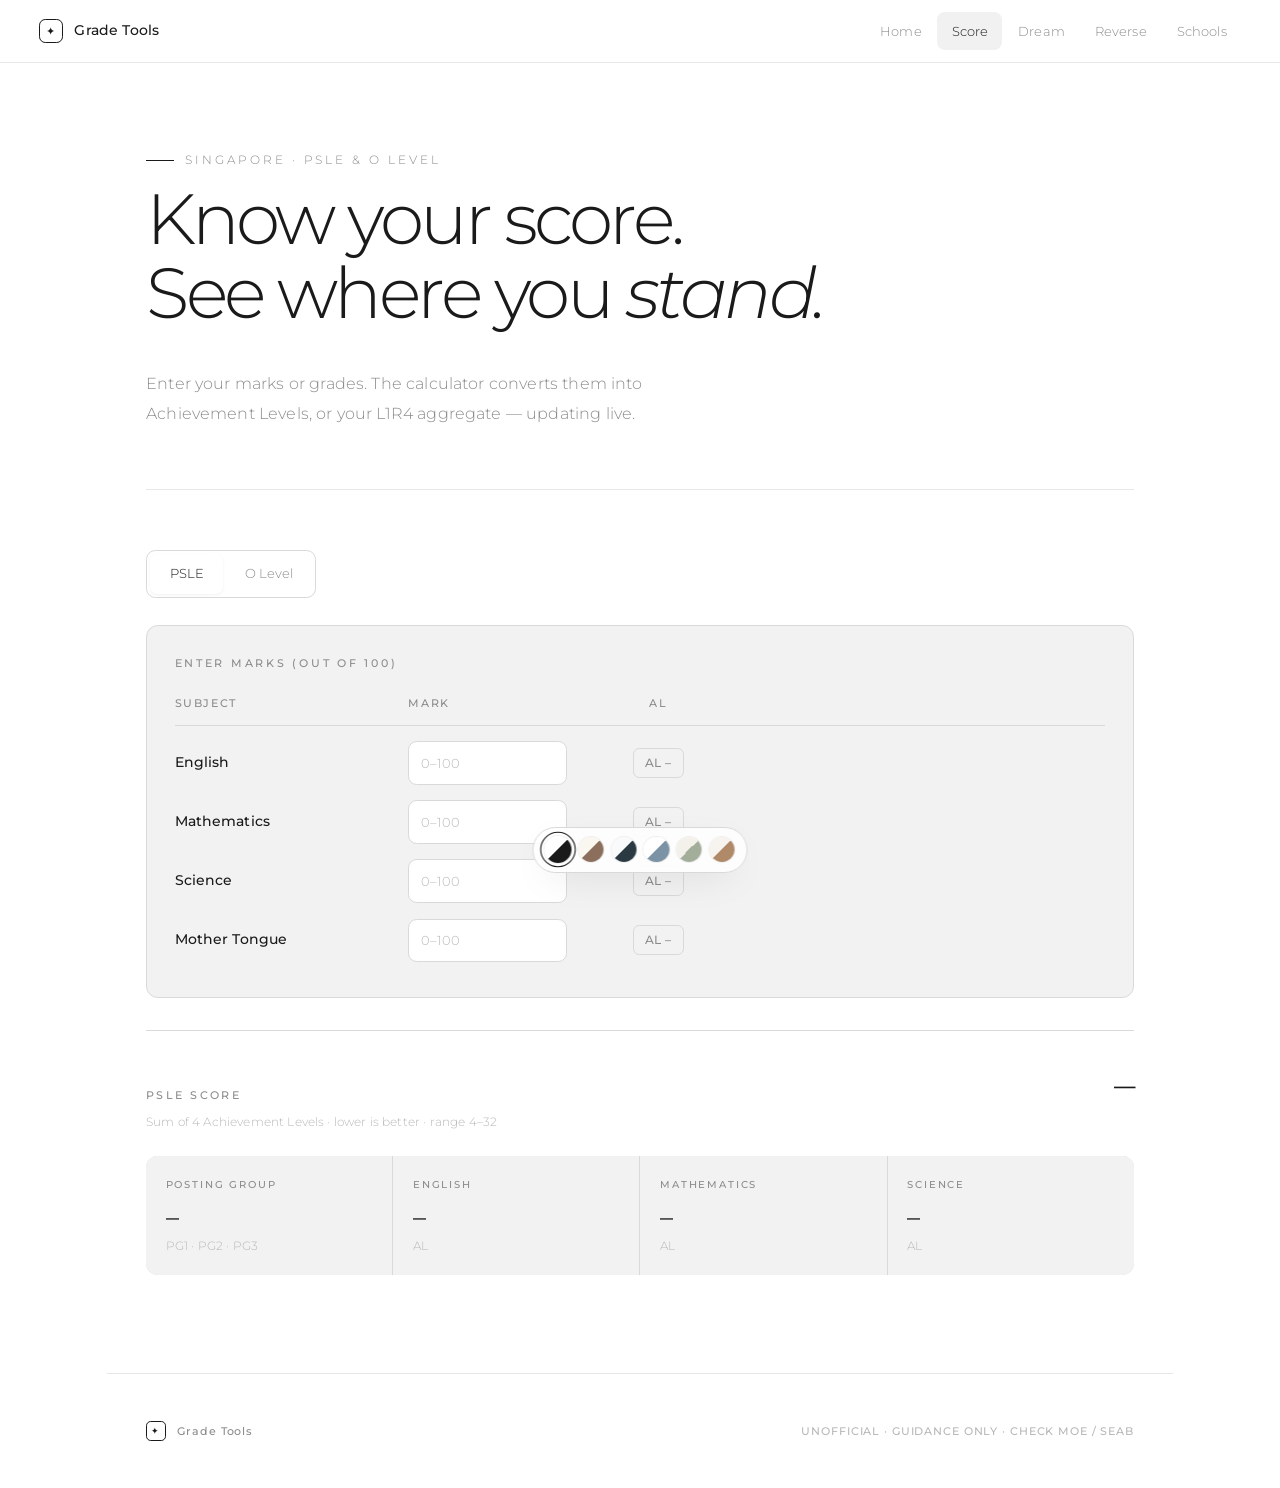
==== commit 1d868723: "Update basic.html" ====
--- a/basic.html
+++ b/basic.html
@@ -4,372 +4,433 @@
 <meta charset="utf-8">
 <meta name="viewport" content="width=device-width,initial-scale=1">
 <title>Score Calculator · Grade Tools</title>
-<meta name="description" content="Convert PSLE marks into Achievement Levels, or O Level grades into your L1R4 aggregate.">
 <link rel="preconnect" href="https://fonts.googleapis.com">
 <link rel="preconnect" href="https://fonts.gstatic.com" crossorigin>
 <link rel="stylesheet" href="style.css">
 <script>
-  try { document.documentElement.dataset.palette = localStorage.getItem('palette') || 'mono'; } catch(e){}
+try{document.documentElement.dataset.palette=localStorage.getItem('palette')||'mono'}catch(e){}
 </script>
 </head>
 <body>
 
 <nav>
-  <a class="brand" href="index.html"><span class="mark">✦</span> <span>Grade Tools</span></a>
-  <div class="links">
-    <a href="index.html">Home</a>
-    <a href="basic.html" class="active">Score</a>
-    <a href="dream.html">Dream</a>
-    <a href="reverse.html">Reverse</a>
-    <a href="schools.html">Schools</a>
-  </div>
+<a class="brand" href="index.html"><span class="mark">✦</span> <span>Grade Tools</span></a>
+<div class="links">
+<a href="index.html">Home</a>
+<a href="basic.html" class="active">Score</a>
+<a href="dream.html">Dream</a>
+<a href="reverse.html">Reverse</a>
+<a href="schools.html">Schools</a>
+</div>
 </nav>
 
 <main>
 
-  <section class="hero" style="padding:80px 0 60px">
-    <div>
-      <span class="eyebrow">Singapore · PSLE &amp; O Level</span>
-      <h1>Know your score.<br>See where you <em>stand.</em></h1>
-    </div>
-    <p class="lead">
-      Enter your marks or grades. The calculator converts them into
-      Achievement Levels, or your L1R4 aggregate — updating live.
-    </p>
-  </section>
-
-  <section style="padding-top:60px">
-
-    <div class="tabs" data-tabs>
-      <button data-tab="psle" class="active">PSLE</button>
-      <button data-tab="olevel">O Level</button>
-    </div>
-
-    <!-- ============ PSLE ============ -->
-    <section class="tab-panel active" id="psle">
-      <div class="card">
-        <h2>Enter marks (out of 100)</h2>
-
-        <div class="subj-grid subj-head">
-          <span>Subject</span>
-          <span>Mark</span>
-          <span style="text-align:center">AL</span>
-          <span></span><span></span><span></span>
-        </div>
-
-        <div class="subj-grid">
-          <label style="margin:0;text-transform:none;letter-spacing:.01em;font-size:14px;color:var(--text)">English</label>
-          <input id="psle-english" type="number" min="0" max="100" placeholder="0–100">
-          <span class="al-badge" id="al-english" style="justify-self:center">AL –</span>
-          <span></span><span></span><span></span>
-        </div>
-
-        <div class="subj-grid">
-          <label style="margin:0;text-transform:none;letter-spacing:.01em;font-size:14px;color:var(--text)">Mathematics</label>
-          <input id="psle-math" type="number" min="0" max="100" placeholder="0–100">
-          <span class="al-badge" id="al-math" style="justify-self:center">AL –</span>
-          <span></span><span></span><span></span>
-        </div>
-
-        <div class="subj-grid">
-          <label style="margin:0;text-transform:none;letter-spacing:.01em;font-size:14px;color:var(--text)">Science</label>
-          <input id="psle-science" type="number" min="0" max="100" placeholder="0–100">
-          <span class="al-badge" id="al-science" style="justify-self:center">AL –</span>
-          <span></span><span></span><span></span>
-        </div>
-
-        <div class="subj-grid">
-          <label style="margin:0;text-transform:none;letter-spacing:.01em;font-size:14px;color:var(--text)">Mother Tongue</label>
-          <input id="psle-mt" type="number" min="0" max="100" placeholder="0–100">
-          <span class="al-badge" id="al-mt" style="justify-self:center">AL –</span>
-          <span></span><span></span><span></span>
-        </div>
-      </div>
-
-      <div class="psle-total">
-        <div>
-          <div class="label">PSLE Score</div>
-          <div class="sub">Sum of 4 Achievement Levels · lower is better · range 4–32</div>
-        </div>
-        <div class="score" id="psle-score">–</div>
-      </div>
-
-      <div class="warnbar" style="margin-top:24px">
-        <b>Note:</b> Achievement Levels are based on standard national bands.
-        Individual schools may publish slightly different internal guidelines.
-      </div>
-    </section>
-
-    <!-- ============ O LEVEL ============ -->
-    <section class="tab-panel" id="olevel">
-      <div class="card">
-        <div style="display:flex;justify-content:space-between;align-items:center;margin-bottom:16px;flex-wrap:wrap;gap:12px">
-          <h2 style="margin:0">Your subjects &amp; grades</h2>
-          <div class="stepper">
-            <button id="olMinus" aria-label="Fewer subjects">−</button>
-            <span id="olCount">5</span>
-            <button id="olPlus" aria-label="More subjects">+</button>
-          </div>
-        </div>
-
-        <div class="subj-grid subj-head">
-          <span>Subject</span>
-          <span>Grade</span>
-          <span style="text-align:center">L1?</span>
-          <span></span><span></span><span></span>
-        </div>
-
-        <div id="olRows"></div>
-      </div>
-
-      <div class="stats">
-        <div class="stat">
-          <span class="k">L1R4</span>
-          <span class="v" id="l1r4">–</span>
-          <span class="g">JC &amp; MI entry</span>
-        </div>
-        <div class="stat">
-          <span class="k">Best 4 others</span>
-          <span class="v" id="r4">–</span>
-          <span class="g">excl. L1</span>
-        </div>
-        <div class="stat">
-          <span class="k">L1 points</span>
-          <span class="v" id="l1pts">–</span>
-          <span class="g">English / HMT</span>
-        </div>
-        <div class="stat">
-          <span class="k">Subjects</span>
-          <span class="v" id="olCountStat">0</span>
-          <span class="g">graded</span>
-        </div>
-      </div>
-
-      <div class="warnbar" id="olHint" style="display:none"></div>
-
-      <div class="warnbar" style="margin-top:16px">
-        <b>Grade points:</b> A1 = 1 · A2 = 2 · B3 = 3 · B4 = 4 · C5 = 5 · C6 = 6 ·
-        D7 = 7 · E8 = 8 · F9 = 9. Lower is better.
-        <br><br>
-        <b>L1R4</b> is L1 (English or Higher Mother Tongue) plus your best 4
-        other subjects. From 2028, JC admission requires an L1R4 of
-        <b>16 or better</b>; MI requires <b>20 or better</b>.
-      </div>
-    </section>
-
-  </section>
-
+<section class="hero" style="padding:80px 0 60px">
+<div>
+<span class="eyebrow">Singapore · PSLE &amp; O Level</span>
+<h1>Know your score.<br>See where you <em>stand.</em></h1>
+</div>
+<p class="lead">
+Enter your marks or grades. The calculator converts them into
+Achievement Levels, or your L1R4 aggregate — updating live.
+</p>
+</section>
+
+<section style="padding-top:60px">
+
+<div class="tabs" data-tabs>
+<button data-tab="psle" class="active">PSLE</button>
+<button data-tab="olevel">O Level</button>
+</div>
+
+<!-- ============ PSLE ============ -->
+<section class="tab-panel active" id="psle">
+<div class="card">
+<h2>Enter marks (out of 100)</h2>
+
+<div class="subj-grid subj-head">
+<span>Subject</span>
+<span>Mark</span>
+<span style="text-align:center">AL</span>
+<span></span><span></span><span></span>
+</div>
+
+<div class="subj-grid">
+<label style="margin:0;text-transform:none;letter-spacing:.01em;font-size:.9rem;color:var(--text)">English</label>
+<input id="psle-english" type="number" min="0" max="100" placeholder="0–100">
+<span class="al-badge" id="al-english" style="justify-self:center">AL –</span>
+<span></span><span></span><span></span>
+</div>
+
+<div class="subj-grid">
+<label style="margin:0;text-transform:none;letter-spacing:.01em;font-size:.9rem;color:var(--text)">Mathematics</label>
+<input id="psle-math" type="number" min="0" max="100" placeholder="0–100">
+<span class="al-badge" id="al-math" style="justify-self:center">AL –</span>
+<span></span><span></span><span></span>
+</div>
+
+<div class="subj-grid">
+<label style="margin:0;text-transform:none;letter-spacing:.01em;font-size:.9rem;color:var(--text)">Science</label>
+<input id="psle-science" type="number" min="0" max="100" placeholder="0–100">
+<span class="al-badge" id="al-science" style="justify-self:center">AL –</span>
+<span></span><span></span><span></span>
+</div>
+
+<div class="subj-grid">
+<label style="margin:0;text-transform:none;letter-spacing:.01em;font-size:.9rem;color:var(--text)">Mother Tongue</label>
+<input id="psle-mt" type="number" min="0" max="100" placeholder="0–100">
+<span class="al-badge" id="al-mt" style="justify-self:center">AL –</span>
+<span></span><span></span><span></span>
+</div>
+</div>
+
+<div class="psle-total">
+<div>
+<div class="label">PSLE Score</div>
+<div class="sub">Sum of 4 Achievement Levels · lower is better · range 4–32</div>
+</div>
+<div class="score" id="psle-score">–</div>
+</div>
+
+<div class="stats" style="margin-top:24px">
+<div class="stat"><span class="k">Posting Group</span><span class="v" id="psle-pg">–</span><span class="g">PG1 · PG2 · PG3</span></div>
+<div class="stat"><span class="k">English</span><span class="v" id="pg-eng">–</span><span class="g">AL</span></div>
+<div class="stat"><span class="k">Mathematics</span><span class="v" id="pg-math">–</span><span class="g">AL</span></div>
+<div class="stat"><span class="k">Science</span><span class="v" id="pg-sci">–</span><span class="g">AL</span></div>
+</div>
+</section>
+
+<!-- ============ O LEVEL ============ -->
+<section class="tab-panel" id="olevel">
+<div class="card">
+<div style="display:flex;justify-content:space-between;align-items:center;margin-bottom:16px;flex-wrap:wrap;gap:12px">
+<h2 style="margin:0">Your subjects</h2>
+<div class="stepper">
+<button id="olMinus" aria-label="Fewer subjects">−</button>
+<span id="olCount">5</span>
+<button id="olPlus" aria-label="More subjects">+</button>
+</div>
+</div>
+
+<div class="subj-grid subj-head">
+<span>Subject</span>
+<span>Grade</span>
+<span style="text-align:right">Pts</span>
+<span>Group</span>
+<span></span><span></span>
+</div>
+
+<div id="olRows"></div>
+</div>
+
+<div class="stats">
+<div class="stat"><span class="k">L1R4</span><span class="v" id="l1r4">–</span><span class="g">JC &amp; MI</span></div>
+<div class="stat"><span class="k">R4</span><span class="v" id="r4">–</span><span class="g">best 4 others</span></div>
+<div class="stat"><span class="k">L1</span><span class="v" id="l1pts">–</span><span class="g">English / HMT</span></div>
+<div class="stat"><span class="k">Subjects</span><span class="v" id="olCountStat">0</span><span class="g">graded</span></div>
+</div>
+
+<div class="warnbar" id="olHint" style="display:none"></div>
+
+<div class="warnbar" style="margin-top:16px">
+<b>Grade points:</b> A1 = 1 · A2 = 2 · B3 = 3 · B4 = 4 · C5 = 5 · C6 = 6 · D7 = 7 · E8 = 8 · F9 = 9. Lower is better.
+<br><br>
+<b>L1R4</b> = L1 (English or HMT) + best 4 subjects, with at least one from <b>Humanities</b> and one from <b>Math or Science</b>. From 2028, JC entry needs ≤16; MI needs ≤20.
+</div>
+</section>
+
+</section>
 </main>
 
 <footer>
-  <div class="foot-brand"><span class="mark">✦</span> Grade Tools</div>
-  <div>Unofficial · Guidance only · Check MOE / SEAB</div>
+<div class="foot-brand"><span class="mark">✦</span> Grade Tools</div>
+<div>Unofficial · Guidance only · Check MOE / SEAB</div>
 </footer>
 
 <div class="palette-bar" role="group" aria-label="Colour palette">
-  <button class="swatch" data-set="mono"    title="Pure Monochrome"  aria-label="Pure Monochrome"></button>
-  <button class="swatch" data-set="warm"    title="Warm Minimal"     aria-label="Warm Minimal"></button>
-  <button class="swatch" data-set="cool"    title="Cool Minimal"     aria-label="Cool Minimal"></button>
-  <button class="swatch" data-set="scandi"  title="Scandinavian"     aria-label="Scandinavian"></button>
-  <button class="swatch" data-set="japandi" title="Japandi"          aria-label="Japandi"></button>
-  <button class="swatch" data-set="desert"  title="Desert Minimal"   aria-label="Desert Minimal"></button>
+<button class="swatch" data-set="mono"></button>
+<button class="swatch" data-set="warm"></button>
+<button class="swatch" data-set="cool"></button>
+<button class="swatch" data-set="scandi"></button>
+<button class="swatch" data-set="japandi"></button>
+<button class="swatch" data-set="desert"></button>
 </div>
 
 <script>
 /* ============================================================
-   PALETTE
+   PALETTE + TABS
    ============================================================ */
 (function(){
-  var sw = document.querySelectorAll('.swatch');
-  function set(name){
-    document.documentElement.dataset.palette = name;
-    try{ localStorage.setItem('palette', name); }catch(e){}
-    sw.forEach(function(s){
-      var on = s.dataset.set === name;
-      s.classList.toggle('active', on);
-      s.setAttribute('aria-pressed', on ? 'true' : 'false');
-    });
-  }
-  sw.forEach(function(s){
-    s.addEventListener('click', function(){ set(s.dataset.set); });
-  });
-  set(document.documentElement.dataset.palette || 'mono');
-})();
+var sw=document.querySelectorAll('.swatch');
+function set(n){document.documentElement.dataset.palette=n;try{localStorage.setItem('palette',n)}catch(e){}sw.forEach(function(s){s.classList.toggle('active',s.dataset.set===n)})}
+sw.forEach(function(s){s.addEventListener('click',function(){set(s.dataset.set)})});
+set(document.documentElement.dataset.palette||'mono')})();
+
+document.querySelectorAll('.tabs button').forEach(function(b){
+b.addEventListener('click',function(){
+document.querySelectorAll('.tabs button').forEach(function(x){x.classList.remove('active')});
+document.querySelectorAll('.tab-panel').forEach(function(x){x.classList.remove('active')});
+b.classList.add('active');
+document.getElementById(b.dataset.tab).classList.add('active');
+});
+});
 
 /* ============================================================
-   TABS
-   ============================================================ */
-document.querySelectorAll('.tabs button').forEach(function(b){
-  b.addEventListener('click', function(){
-    document.querySelectorAll('.tabs button').forEach(function(x){ x.classList.remove('active'); });
-    document.querySelectorAll('.tab-panel').forEach(function(x){ x.classList.remove('active'); });
-    b.classList.add('active');
-    document.getElementById(b.dataset.tab).classList.add('active');
-  });
-});
-
-/* ============================================================
-   PSLE · Achievement Level conversion
+   PSLE
    ============================================================ */
 var AL_BANDS = [[90,1],[85,2],[80,3],[75,4],[65,5],[45,6],[20,7],[0,8]];
 
 function toAL(mark){
-  if(mark === '' || mark === null || isNaN(mark)) return null;
-  var m = Math.max(0, Math.min(100, parseFloat(mark)));
-  for(var i=0;i<AL_BANDS.length;i++){
-    if(m >= AL_BANDS[i][0]) return AL_BANDS[i][1];
-  }
-  return 8;
-}
-function alClass(al){
-  if(al === null) return '';
-  if(al <= 3) return 'low';
-  if(al <= 5) return 'mid';
-  return 'high';
-}
-
-var psleIds = ['english','math','science','mt'];
+if(mark===''||mark===null||isNaN(mark))return null;
+var m=Math.max(0,Math.min(100,parseFloat(mark)));
+for(var i=0;i<AL_BANDS.length;i++){if(m>=AL_BANDS[i][0])return AL_BANDS[i][1]}
+return 8;
+}
+function alClass(al){return al===null?'':al<=3?'low':al<=5?'mid':'high'}
+function postingGroup(t){
+if(t>=4&&t<=20)return 'PG3';
+if(t===21||t===22)return 'PG2 / PG3';
+if(t===23||t===24)return 'PG2';
+if(t===25)return 'PG1 / PG2';
+return 'PG1';
+}
+
+var psleIds=['english','math','science','mt'];
 
 function updatePSLE(){
-  var sum = 0, count = 0;
-  psleIds.forEach(function(id){
-    var el    = document.getElementById('psle-'+id);
-    var badge = document.getElementById('al-'+id);
-    var al    = toAL(el.value);
-    if(al !== null){
-      badge.textContent = 'AL ' + al;
-      badge.className   = 'al-badge ' + alClass(al);
-      sum += al;
-      count++;
-    } else {
-      badge.textContent = 'AL –';
-      badge.className   = 'al-badge';
-    }
+var sum=0,count=0,als={};
+psleIds.forEach(function(id){
+var el=document.getElementById('psle-'+id);
+var badge=document.getElementById('al-'+id);
+var al=toAL(el.value);
+als[id]=al;
+if(al!==null){badge.textContent='AL '+al;badge.className='al-badge '+alClass(al);sum+=al;count++}
+else{badge.textContent='AL –';badge.className='al-badge'}
+});
+document.getElementById('psle-score').textContent=count===4?sum:(count?sum+'*':'–');
+document.getElementById('psle-pg').textContent=count===4?postingGroup(sum):'–';
+document.getElementById('pg-eng').textContent=als.english!==null?'AL '+als.english:'–';
+document.getElementById('pg-math').textContent=als.math!==null?'AL '+als.math:'–';
+document.getElementById('pg-sci').textContent=als.science!==null?'AL '+als.science:'–';
+}
+psleIds.forEach(function(id){document.getElementById('psle-'+id).addEventListener('input',updatePSLE)});
+updatePSLE();
+
+/* ============================================================
+   O LEVEL — subject combination L1R4
+   ============================================================ */
+
+/* Subject catalogue — grouped for the dropdown */
+var SUBJECTS = [
+  /* Languages */
+  {name:'English Language',          cat:'lang',  l1:true},
+  {name:'Higher Mother Tongue',      cat:'lang',  l1:true},
+  {name:'Chinese Language',          cat:'lang'},
+  {name:'Malay Language',            cat:'lang'},
+  {name:'Tamil Language',            cat:'lang'},
+  {name:'Higher Chinese',            cat:'lang'},
+  {name:'Higher Malay',              cat:'lang'},
+  {name:'Higher Tamil',              cat:'lang'},
+  {name:'Chinese (B)',               cat:'lang'},
+  {name:'Malay (B)',                 cat:'lang'},
+  {name:'Tamil (B)',                 cat:'lang'},
+  /* Mathematics */
+  {name:'Elementary Mathematics',    cat:'math'},
+  {name:'Additional Mathematics',    cat:'math'},
+  {name:'Principles of Accounts',    cat:'math'},
+  /* Sciences */
+  {name:'Physics',                   cat:'sci'},
+  {name:'Chemistry',                 cat:'sci'},
+  {name:'Biology',                   cat:'sci'},
+  {name:'Combined Science (Phy/Chem)',cat:'sci'},
+  {name:'Combined Science (Phy/Bio)',cat:'sci'},
+  {name:'Combined Science (Chem/Bio)',cat:'sci'},
+  /* Humanities */
+  {name:'History',                   cat:'human'},
+  {name:'Geography',                 cat:'human'},
+  {name:'Social Studies',            cat:'human'},
+  {name:'Literature in English',     cat:'human'},
+  {name:'Combined Humanities (SS/Hist)',cat:'human'},
+  {name:'Combined Humanities (SS/Geog)',cat:'human'},
+  {name:'Literature in Chinese',     cat:'human'},
+  {name:'Literature in Malay',       cat:'human'},
+  {name:'Literature in Tamil',       cat:'human'},
+  /* Others */
+  {name:'Art',                       cat:'other'},
+  {name:'Music',                     cat:'other'},
+  {name:'Design & Technology',       cat:'other'},
+  {name:'Food & Nutrition',          cat:'other'},
+  {name:'Computing',                 cat:'other'},
+  {name:'Computer Applications',     cat:'other'}
+];
+
+var GROUPS = [
+  {label:'Languages',  key:'lang'},
+  {label:'Mathematics',key:'math'},
+  {label:'Sciences',   key:'sci'},
+  {label:'Humanities', key:'human'},
+  {label:'Others',     key:'other'}
+];
+
+var CAT_LABEL = {lang:'Lang',math:'Math',sci:'Sci',human:'Hum',other:'—'};
+
+function findSubject(name){
+  for(var i=0;i<SUBJECTS.length;i++) if(SUBJECTS[i].name===name) return SUBJECTS[i];
+  return null;
+}
+
+var GRADES = ['A1','A2','B3','B4','C5','C6','D7','E8','F9'];
+var PTS = {A1:1,A2:2,B3:3,B4:4,C5:5,C6:6,D7:7,E8:8,F9:9};
+
+var DEFAULT = [
+  {subj:'English Language',          grade:''},
+  {subj:'Elementary Mathematics',    grade:''},
+  {subj:'Combined Science (Phy/Chem)',grade:''},
+  {subj:'Combined Humanities (SS/Hist)',grade:''},
+  {subj:'',                          grade:''}
+];
+
+var olRowsData = [];
+
+(function loadOL(){
+try{
+var raw=localStorage.getItem('olSubjects');
+if(raw){var p=JSON.parse(raw);if(Array.isArray(p)&&p.length){olRowsData=p;return}}
+}catch(e){}
+olRowsData = DEFAULT.map(function(x){return Object.assign({},x)});
+})();
+
+function saveOL(){try{localStorage.setItem('olSubjects',JSON.stringify(olRowsData))}catch(e){}}
+
+function esc(s){return String(s).replace(/[&<>"]/g,function(c){return{'&':'&amp;','<':'&lt;','>':'&gt;','"':'&quot;'}[c]})}
+
+function buildSubjectOptions(selected){
+  var html = '<option value="">–</option>';
+  GROUPS.forEach(function(g){
+    var items = SUBJECTS.filter(function(s){return s.cat===g.key});
+    if(!items.length) return;
+    html += '<optgroup label="' + g.label + '">';
+    items.forEach(function(s){
+      html += '<option value="' + esc(s.name) + '"' + (s.name===selected?' selected':'') + '>' + esc(s.name) + '</option>';
+    });
+    html += '</optgroup>';
   });
-  var scoreEl = document.getElementById('psle-score');
-  scoreEl.textContent = count === 4 ? sum : (count ? sum + '*' : '–');
-}
-
-psleIds.forEach(function(id){
-  document.getElementById('psle-'+id).addEventListener('input', updatePSLE);
-});
-
-/* ============================================================
-   O LEVEL · L1R4
-   ============================================================ */
-var GRADES = ['A1','A2','B3','B4','C5','C6','D7','E8','F9'];
-var PTS    = {A1:1,A2:2,B3:3,B4:4,C5:5,C6:6,D7:7,E8:8,F9:9};
-
-var DEFAULT_SUBJECTS = [
-  {name:'English', grade:'', isL1:true},
-  {name:'',        grade:'', isL1:false},
-  {name:'',        grade:'', isL1:false},
-  {name:'',        grade:'', isL1:false},
-  {name:'',        grade:'', isL1:false}
-];
-
-var olSubjects = [];
-
-/* Load saved */
-(function loadOL(){
-  try{
-    var raw = localStorage.getItem('olSubjects');
-    if(raw){
-      var parsed = JSON.parse(raw);
-      if(Array.isArray(parsed) && parsed.length){
-        olSubjects = parsed;
-        return;
-      }
-    }
-  }catch(e){}
-  olSubjects = DEFAULT_SUBJECTS.map(function(s){ return Object.assign({}, s); });
-})();
-
-function saveOL(){
-  try{ localStorage.setItem('olSubjects', JSON.stringify(olSubjects)); }catch(e){}
-}
-function esc(s){
-  return String(s).replace(/[&<>"]/g, function(c){
-    return {'&':'&amp;','<':'&lt;','>':'&gt;','"':'&quot;'}[c];
-  });
+  return html;
 }
 
 function renderOL(){
-  document.getElementById('olRows').innerHTML = olSubjects.map(function(s,i){
+  document.getElementById('olRows').innerHTML = olRowsData.map(function(r,i){
+    var subj = findSubject(r.subj);
+    var pts  = r.grade ? PTS[r.grade] : null;
+    var cat  = subj ? CAT_LABEL[subj.cat] : '—';
     return '<div class="subj-grid">'
-      + '<input data-i="'+i+'" data-k="name" value="'+esc(s.name)+'" placeholder="Subject '+(i+1)+'">'
+      + '<select data-i="'+i+'" data-k="subj">' + buildSubjectOptions(r.subj) + '</select>'
       + '<select data-i="'+i+'" data-k="grade">'
         + '<option value="">–</option>'
         + GRADES.map(function(g){
-            return '<option value="'+g+'"'+(s.grade===g?' selected':'')+'>'+g+'</option>';
+            return '<option value="'+g+'"'+(r.grade===g?' selected':'')+'>'+g+'</option>';
           }).join('')
       + '</select>'
-      + '<div style="text-align:center">'
-        + '<input type="radio" name="l1" data-l1="'+i+'"'
-        + (s.isL1 ? ' checked' : '')
-        + ' aria-label="Mark subject '+(i+1)+' as L1">'
-      + '</div>'
-      + '<span></span><span></span>'
-      + '<button class="del" data-del="'+i+'" aria-label="Remove subject '+(i+1)+'">×</button>'
+      + '<span class="pct" style="text-align:right">' + (pts!==null?pts:'–') + '</span>'
+      + '<span style="color:var(--muted);font-size:.75rem;letter-spacing:.05em">' + cat + '</span>'
+      + '<span></span>'
+      + '<button class="del" data-del="'+i+'" aria-label="Remove row">×</button>'
       + '</div>';
   }).join('');
-  document.getElementById('olCount').textContent = olSubjects.length;
+  document.getElementById('olCount').textContent = olRowsData.length;
+}
+
+/* Find best 4 R-subjects satisfying: ≥1 Humanities, ≥1 Math/Science */
+function combinations(arr, k){
+  if(k===0) return [[]];
+  if(arr.length<k) return [];
+  var out = [];
+  for(var i=0;i<=arr.length-k;i++){
+    var head = arr[i];
+    var tails = combinations(arr.slice(i+1), k-1);
+    tails.forEach(function(t){ out.push([head].concat(t)); });
+  }
+  return out;
+}
+
+function bestL1R4(rows){
+  var graded = rows.filter(function(r){ return r.grade && findSubject(r.subj); });
+  if(graded.length < 5) return {ok:false, reason:'few'};
+
+  /* L1 = best of English / HMT */
+  var l1List = graded.filter(function(r){ var s=findSubject(r.subj); return s && s.l1; });
+  if(!l1List.length) return {ok:false, reason:'noL1'};
+
+  var l1 = l1List.reduce(function(best, r){
+    return PTS[r.grade] < PTS[best.grade] ? r : best;
+  });
+
+  var others = graded.filter(function(r){ return r !== l1; });
+  if(others.length < 4) return {ok:false, reason:'few'};
+
+  var hasHuman = others.some(function(r){ var s=findSubject(r.subj); return s && s.cat==='human'; });
+  var hasMathSci = others.some(function(r){ var s=findSubject(r.subj); return s && (s.cat==='math'||s.cat==='sci'); });
+
+  if(!hasHuman)   return {ok:false, reason:'noHuman'};
+  if(!hasMathSci) return {ok:false, reason:'noMathSci'};
+
+  var combos = combinations(others, 4);
+  var best = null;
+  combos.forEach(function(combo){
+    var h = combo.some(function(r){ var s=findSubject(r.subj); return s && s.cat==='human'; });
+    var ms = combo.some(function(r){ var s=findSubject(r.subj); return s && (s.cat==='math'||s.cat==='sci'); });
+    if(!h || !ms) return;
+    var r4 = combo.reduce(function(sum, r){ return sum + PTS[r.grade]; }, 0);
+    if(!best || r4 < best.r4) best = {r4:r4, combo:combo};
+  });
+
+  if(!best) return {ok:false, reason:'noCombo'};
+  return {
+    ok: true,
+    l1: l1,
+    l1Pts: PTS[l1.grade],
+    r4: best.r4,
+    total: PTS[l1.grade] + best.r4,
+    combo: best.combo
+  };
 }
 
 function updateOL(){
-  var done = olSubjects.filter(function(s){ return s.grade; });
-  document.getElementById('olCountStat').textContent = done.length;
-
-  var l1 = olSubjects.filter(function(s){ return s.isL1 && s.grade; })[0];
-
-  var others = olSubjects
-    .filter(function(s){ return !s.isL1 && s.grade; })
-    .map(function(s){ return PTS[s.grade]; })
-    .sort(function(a,b){ return a-b; });
-
-  var l1Pts = l1 ? PTS[l1.grade] : null;
-  var best4 = others.slice(0,4);
-  var sum4  = best4.reduce(function(a,b){ return a+b; }, 0);
-
-  var l1r4El = document.getElementById('l1r4');
-  var r4El   = document.getElementById('r4');
-  var l1El   = document.getElementById('l1pts');
-
-  if(l1Pts !== null && best4.length === 4){
-    l1r4El.textContent = l1Pts + sum4;
+  var graded = olRowsData.filter(function(r){ return r.grade && findSubject(r.subj); });
+  document.getElementById('olCountStat').textContent = graded.length;
+
+  var result = bestL1R4(olRowsData);
+
+  if(result.ok){
+    document.getElementById('l1r4').textContent  = result.total;
+    document.getElementById('r4').textContent    = result.r4;
+    document.getElementById('l1pts').textContent = result.l1Pts;
+    document.getElementById('olHint').style.display = 'none';
   } else {
-    l1r4El.textContent = '–';
+    document.getElementById('l1r4').textContent  = '–';
+    document.getElementById('r4').textContent    = '–';
+    document.getElementById('l1pts').textContent = '–';
+
+    var hint = document.getElementById('olHint');
+    var msg = '';
+    if(result.reason === 'few')        msg = '⚠️ Enter at least 5 graded subjects (English or HMT plus 4 others) to compute L1R4.';
+    else if(result.reason === 'noL1')  msg = '⚠️ L1 must be <b>English Language</b> or <b>Higher Mother Tongue</b>. Add one.';
+    else if(result.reason === 'noHuman')   msg = '⚠️ L1R4 requires at least one <b>Humanities</b> subject (History, Geography, Literature, Combined Humanities, Social Studies).';
+    else if(result.reason === 'noMathSci') msg = '⚠️ L1R4 requires at least one <b>Math or Science</b> subject.';
+    else if(result.reason === 'noCombo')   msg = '⚠️ No valid combination of 4 subjects satisfies the L1R4 groups.';
+
+    if(msg){ hint.style.display = 'block'; hint.innerHTML = msg; }
+    else hint.style.display = 'none';
   }
-  r4El.textContent = best4.length ? sum4 : '–';
-  l1El.textContent = l1Pts !== null ? l1Pts : '–';
-
-  /* hint */
-  var hint = document.getElementById('olHint');
-  if(!l1){
-    hint.style.display = 'block';
-    hint.innerHTML = '⚠️ Mark one subject as <b>L1</b> (usually English) and enter its grade.';
-  } else if(others.length < 4){
-    hint.style.display = 'block';
-    hint.innerHTML = '⚠️ Enter at least 4 more graded subjects to compute L1R4 '
-                   + '(you have ' + others.length + ').';
-  } else {
-    hint.style.display = 'none';
-  }
 
   saveOL();
 }
 
-/* events */
 document.addEventListener('input', function(e){
   var t = e.target;
   if(t.dataset.i !== undefined && t.dataset.k){
-    olSubjects[+t.dataset.i][t.dataset.k] = t.value;
-    if(t.dataset.k === 'grade') updateOL();
-    return;
-  }
-  if(t.dataset.l1 !== undefined){
-    var idx = +t.dataset.l1;
-    olSubjects.forEach(function(s,i){ s.isL1 = i === idx; });
+    olRowsData[+t.dataset.i][t.dataset.k] = t.value;
     renderOL();
     updateOL();
   }
@@ -378,40 +439,25 @@
 document.addEventListener('click', function(e){
   var del = e.target.closest('[data-del]');
   if(del){
-    var idx = +del.dataset.del;
-    var wasL1 = olSubjects[idx].isL1;
-    olSubjects.splice(idx, 1);
-    if(!olSubjects.length){
-      olSubjects.push({name:'', grade:'', isL1:true});
-    } else if(wasL1){
-      olSubjects[0].isL1 = true;
-    }
-    renderOL();
-    updateOL();
+    olRowsData.splice(+del.dataset.del, 1);
+    if(!olRowsData.length) olRowsData.push({subj:'',grade:''});
+    renderOL(); updateOL();
   }
 });
 
 document.getElementById('olPlus').addEventListener('click', function(){
-  if(olSubjects.length >= 12) return;
-  olSubjects.push({name:'', grade:'', isL1:false});
-  renderOL();
-  updateOL();
-});
-
+  if(olRowsData.length >= 12) return;
+  olRowsData.push({subj:'', grade:''});
+  renderOL(); updateOL();
+});
 document.getElementById('olMinus').addEventListener('click', function(){
-  if(olSubjects.length <= 2) return;
-  var last  = olSubjects.length - 1;
-  var wasL1 = olSubjects[last].isL1;
-  olSubjects.pop();
-  if(wasL1 && olSubjects.length) olSubjects[0].isL1 = true;
-  renderOL();
-  updateOL();
-});
-
-/* boot */
+  if(olRowsData.length <= 2) return;
+  olRowsData.pop();
+  renderOL(); updateOL();
+});
+
 renderOL();
 updateOL();
-updatePSLE();
 </script>
 
 </body>
--- a/style.css
+++ b/style.css
@@ -1,201 +1,236 @@
 @import url('https://fonts.googleapis.com/css2?family=Montserrat:ital,wght@0,300;0,400;0,500;0,600;1,300;1,400&display=swap');
 
-:root{--bg:#fff;--surface:#f2f2f2;--surface2:#eaeaea;--border:#d9d9d9;--border-soft:#e8e8e8;--text:#1a1a1a;--muted:#8c8c8c;--dim:#b8b8b8;--accent:#1a1a1a;--accent-soft:rgba(26,26,26,.06);--good:#2f7d5b;--warn:#b8801f;--bad:#b94a4a;--r:12px;--nav-h:64px}
+/* ============================================================
+   FLUID ROOT — everything else scales from this
+   ============================================================ */
+html{
+  font-size:clamp(12px, 0.6vw + 8px, 20px);
+  scroll-behavior:smooth;
+}
+
+:root{--bg:#fff;--surface:#f2f2f2;--surface2:#eaeaea;--border:#d9d9d9;--border-soft:#e8e8e8;--text:#1a1a1a;--muted:#8c8c8c;--dim:#b8b8b8;--accent:#1a1a1a;--accent-soft:rgba(26,26,26,.06);--good:#2f7d5b;--warn:#b8801f;--bad:#b94a4a;--r:0.75rem;--nav-h:4rem}
 [data-palette=warm]{--bg:#faf6f0;--surface:#efe7dc;--surface2:#e5dbcb;--border:#d8c7b4;--border-soft:#e5d9c8;--text:#3b332c;--muted:#a89684;--dim:#c4b49e;--accent:#8b6f5c;--accent-soft:rgba(139,111,92,.1);--good:#5b7a5b;--warn:#a8763a;--bad:#a85454}
 [data-palette=cool]{--bg:#f8fafb;--surface:#e7ecef;--surface2:#dce3e8;--border:#cbd5db;--border-soft:#dee5ea;--text:#2b3a42;--muted:#7d8f9b;--dim:#a7b5be;--accent:#2b3a42;--accent-soft:rgba(43,58,66,.08);--good:#3b7a6b;--warn:#b07a2e;--bad:#a84f4f}
 [data-palette=scandi]{--bg:#fff;--surface:#f1ede8;--surface2:#e8e2da;--border:#d9cfc1;--border-soft:#eae4dc;--text:#2e2a26;--muted:#8a8a8a;--dim:#b5b5b5;--accent:#7c93a6;--accent-soft:rgba(124,147,166,.12);--good:#5b8a6f;--warn:#b8813a;--bad:#b06060}
 [data-palette=japandi]{--bg:#f4f1ea;--surface:#e3dac9;--surface2:#d9ceb9;--border:#c7b9a5;--border-soft:#ded3bf;--text:#2e2a26;--muted:#8a7e6d;--dim:#b0a594;--accent:#a3ae9a;--accent-soft:rgba(163,174,154,.14);--good:#7a8e68;--warn:#b08a4a;--bad:#a85555}
 [data-palette=desert]{--bg:#f7f3ee;--surface:#e8dccf;--surface2:#ded0c0;--border:#d2bba5;--border-soft:#e2d4c1;--text:#4a3628;--muted:#b08968;--dim:#c9b29a;--accent:#b08968;--accent-soft:rgba(176,137,104,.12);--good:#6b8a5b;--warn:#b8801f;--bad:#a85555}
 
-*{box-sizing:border-box;margin:0;padding:0}html{scroll-behavior:smooth}
-body{font:300 15px/1.7 Montserrat,-apple-system,BlinkMacSystemFont,"Segoe UI",Roboto,sans-serif;letter-spacing:.01em;background:var(--bg);color:var(--text);min-height:100vh;-webkit-font-smoothing:antialiased;overflow-x:hidden}
-a{color:inherit;text-decoration:none}button{font:inherit;cursor:pointer;border:none;background:none;color:inherit}input,select{font:inherit;color:inherit}
+*{box-sizing:border-box;margin:0;padding:0}
+body{font:300 1rem/1.7 Montserrat,-apple-system,BlinkMacSystemFont,"Segoe UI",Roboto,sans-serif;letter-spacing:.01em;background:var(--bg);color:var(--text);min-height:100vh;-webkit-font-smoothing:antialiased;overflow-x:hidden}
+a{color:inherit;text-decoration:none}
+button{font:inherit;cursor:pointer;border:none;background:none;color:inherit}
+input,select{font:inherit;color:inherit}
 ::selection{background:var(--accent-soft);color:var(--text)}
 
 body,nav,main,footer,.card,.tool,.stat,.step,.psle-total,input,select,.tabs,.add,.bar,.bar .fill,.bar .proj,h1,h2,h3,p,.lead,.eyebrow,.section-label,.step .num,.step p,.stat .k,.stat .v,.stat .g,.legend,.dot,.btn,.btn-primary,.btn-ghost,.gpill,.al-badge,.warnbar,.wtot,footer .foot-brand .mark,nav .brand .mark,.palette-bar,.swatch::after,.stepper,.stepper button,.stepper span,.start-guide,.start-guide__links a,.start-guide__links a span,.data-note,.data-note a,.results-note,.results-note__mark,.hero-note,table,th,td{transition:background-color .55s,border-color .55s,color .55s,box-shadow .55s}
 
-/* INTRO — can never block clicks */
+/* INTRO */
 .intro{position:fixed;inset:0;z-index:1000;display:grid;place-items:center;background:var(--surface);pointer-events:none;animation:introOut .7s cubic-bezier(.4,0,.2,1) 1.9s forwards}
 @keyframes introOut{to{opacity:0;visibility:hidden}}
-.intro-inner{text-align:center;transform:translateY(-8px)}
-.intro-word{font-size:13px;letter-spacing:.6em;text-transform:uppercase;font-weight:500;animation:introWord 1s cubic-bezier(.2,.9,.3,1) .15s both}
+.intro-inner{text-align:center;transform:translateY(-0.5rem)}
+.intro-word{font-size:.875rem;letter-spacing:.6em;text-transform:uppercase;font-weight:500;animation:introWord 1s cubic-bezier(.2,.9,.3,1) .15s both}
 @keyframes introWord{from{opacity:0;letter-spacing:1em;filter:blur(5px)}to{opacity:1;letter-spacing:.6em;filter:blur(0)}}
-.intro-motto{font-size:1.35rem;letter-spacing:.18em;margin:22px 0 0;animation:introFade .8s cubic-bezier(.2,.9,.3,1) .55s both}
-.intro-translation{font-size:.75rem;letter-spacing:.14em;color:var(--muted);font-style:italic;margin:10px 0 0;animation:introFade .8s cubic-bezier(.2,.9,.3,1) .75s both}
-@keyframes introFade{from{opacity:0;transform:translateY(6px)}to{opacity:1;transform:none}}
-.intro-rule{display:block;height:1px;width:40px;margin:22px auto 0;background:var(--accent);transform-origin:center;animation:introRule .7s cubic-bezier(.2,.9,.3,1) 1s both}
+.intro-motto{font-size:1.4rem;letter-spacing:.18em;margin:1.5rem 0 0;animation:introFade .8s cubic-bezier(.2,.9,.3,1) .55s both}
+.intro-translation{font-size:.8rem;letter-spacing:.14em;color:var(--muted);font-style:italic;margin:.7rem 0 0;animation:introFade .8s cubic-bezier(.2,.9,.3,1) .75s both}
+@keyframes introFade{from{opacity:0;transform:translateY(.4rem)}to{opacity:1;transform:none}}
+.intro-rule{display:block;height:1px;width:2.5rem;margin:1.5rem auto 0;background:var(--accent);transform-origin:center;animation:introRule .7s cubic-bezier(.2,.9,.3,1) 1s both}
 @keyframes introRule{from{transform:scaleX(0)}to{transform:scaleX(1)}}
 body.landing>nav,body.landing>main,body.landing>footer{animation:contentIn 1s cubic-bezier(.2,.9,.3,1) 2.15s both}
 @keyframes contentIn{from{opacity:0}to{opacity:1}}
 
-nav{position:sticky;top:0;z-index:50;height:var(--nav-h);display:flex;align-items:center;background:color-mix(in srgb,var(--bg) 82%,transparent);backdrop-filter:blur(16px) saturate(180%);-webkit-backdrop-filter:blur(16px) saturate(180%);border-bottom:1px solid var(--border-soft);padding:0 40px}
-nav .brand{display:flex;align-items:center;gap:12px;font-weight:500;font-size:14px}
-nav .brand .mark{width:24px;height:24px;border-radius:6px;border:1px solid var(--accent);display:grid;place-items:center;font-size:11px;color:var(--accent);font-weight:500;flex-shrink:0}
-nav .links{margin-left:auto;display:flex;gap:2px;flex-wrap:nowrap}
-nav .links a{padding:8px 14px;border-radius:8px;font-size:13px;color:var(--muted);white-space:nowrap;transition:color .15s,background-color .15s}
+/* NAV */
+nav{position:sticky;top:0;z-index:50;height:var(--nav-h);display:flex;align-items:center;background:color-mix(in srgb,var(--bg) 82%,transparent);backdrop-filter:blur(16px) saturate(180%);-webkit-backdrop-filter:blur(16px) saturate(180%);border-bottom:1px solid var(--border-soft);padding:0 2.5rem}
+nav .brand{display:flex;align-items:center;gap:.75rem;font-weight:500;font-size:.9rem}
+nav .brand .mark{width:1.5rem;height:1.5rem;border-radius:.4rem;border:1px solid var(--accent);display:grid;place-items:center;font-size:.7rem;color:var(--accent);font-weight:500;flex-shrink:0}
+nav .links{margin-left:auto;display:flex;gap:.1rem;flex-wrap:nowrap}
+nav .links a{padding:.5rem .9rem;border-radius:.5rem;font-size:.85rem;color:var(--muted);white-space:nowrap;transition:color .15s,background-color .15s}
 nav .links a:hover{color:var(--text)}
 nav .links a.active{color:var(--text);background:var(--accent-soft)}
 
-main{max-width:1080px;margin:0 auto;padding:0 40px}
-h1{font-size:clamp(32px,5vw,52px);line-height:1.1;letter-spacing:-.04em;font-weight:300;margin-bottom:16px}
+/* LAYOUT */
+main{max-width:68rem;margin:0 auto;padding:0 2.5rem}
+h1{font-size:clamp(2rem,5vw,3.25rem);line-height:1.1;letter-spacing:-.04em;font-weight:300;margin-bottom:1rem}
 h1 em{font-style:italic;color:var(--accent)}
-.lead{color:var(--muted);font-size:16px;line-height:1.8;max-width:560px}
-h2{font-size:11px;letter-spacing:.25em;text-transform:uppercase;color:var(--muted);font-weight:500;margin-bottom:22px}
-
-.hero{padding:120px 0 100px;display:grid;gap:40px;border-bottom:1px solid var(--border-soft)}
-.hero .eyebrow{display:inline-flex;align-items:center;gap:12px;font-size:12px;letter-spacing:.25em;text-transform:uppercase;color:var(--muted);margin-bottom:12px;animation:heroIn .9s cubic-bezier(.2,.9,.3,1) 2.25s both}
-.hero .eyebrow::before{content:"";width:28px;height:1px;background:var(--accent)}
-.hero h1{font-size:clamp(40px,7vw,72px);line-height:1.05;letter-spacing:-.05em;font-weight:300;margin:0;max-width:900px;animation:heroIn 1s cubic-bezier(.2,.9,.3,1) 2.3s both}
-.hero .lead{font-size:17px;max-width:600px;animation:heroIn 1s cubic-bezier(.2,.9,.3,1) 2.4s both}
-.hero-cta{display:flex;gap:20px;flex-wrap:wrap;align-items:center;margin-top:16px;animation:heroIn 1s cubic-bezier(.2,.9,.3,1) 2.5s both}
-.hero-note{font-size:12px;color:var(--dim);margin-top:4px;animation:heroIn 1s cubic-bezier(.2,.9,.3,1) 2.6s both}
-@keyframes heroIn{from{opacity:0;transform:translateY(16px)}to{opacity:1;transform:none}}
+.lead{color:var(--muted);font-size:1rem;line-height:1.8;max-width:35rem}
+h2{font-size:.7rem;letter-spacing:.25em;text-transform:uppercase;color:var(--muted);font-weight:500;margin-bottom:1.4rem}
+
+/* HERO */
+.hero{padding:7.5rem 0 6.25rem;display:grid;gap:2.5rem;border-bottom:1px solid var(--border-soft)}
+.hero .eyebrow{display:inline-flex;align-items:center;gap:.75rem;font-size:.75rem;letter-spacing:.25em;text-transform:uppercase;color:var(--muted);margin-bottom:.75rem;animation:heroIn .9s cubic-bezier(.2,.9,.3,1) 2.25s both}
+.hero .eyebrow::before{content:"";width:1.75rem;height:1px;background:var(--accent)}
+.hero h1{font-size:clamp(2.5rem,7vw,4.5rem);line-height:1.05;letter-spacing:-.05em;font-weight:300;margin:0;max-width:56rem;animation:heroIn 1s cubic-bezier(.2,.9,.3,1) 2.3s both}
+.hero .lead{font-size:1.05rem;max-width:37rem;animation:heroIn 1s cubic-bezier(.2,.9,.3,1) 2.4s both}
+.hero-cta{display:flex;gap:1.25rem;flex-wrap:wrap;align-items:center;margin-top:1rem;animation:heroIn 1s cubic-bezier(.2,.9,.3,1) 2.5s both}
+.hero-note{font-size:.75rem;color:var(--dim);margin-top:.25rem;animation:heroIn 1s cubic-bezier(.2,.9,.3,1) 2.6s both}
+@keyframes heroIn{from{opacity:0;transform:translateY(1rem)}to{opacity:1;transform:none}}
 body:not(.landing) .hero .eyebrow{animation-delay:.1s}
 body:not(.landing) .hero h1{animation-delay:.2s}
 body:not(.landing) .hero .lead{animation-delay:.3s}
 body:not(.landing) .hero-cta{animation-delay:.4s}
 body:not(.landing) .hero-note{animation-delay:.5s}
 
-.btn{display:inline-flex;align-items:center;gap:12px;padding:15px 28px;border-radius:10px;font-size:13.5px;letter-spacing:.04em;white-space:nowrap;transition:all .25s cubic-bezier(.2,.9,.3,1);cursor:pointer;position:relative;z-index:1}
+/* BUTTONS */
+.btn{display:inline-flex;align-items:center;gap:.75rem;padding:.95rem 1.75rem;border-radius:.6rem;font-size:.85rem;letter-spacing:.04em;white-space:nowrap;transition:all .25s cubic-bezier(.2,.9,.3,1);cursor:pointer;position:relative;z-index:1}
 .btn svg{transition:transform .25s}
 .btn-primary{background:var(--text);color:var(--bg);box-shadow:0 1px 2px rgba(0,0,0,.04)}
 .btn-primary:hover{transform:translateY(-2px);box-shadow:0 12px 28px -12px rgba(0,0,0,.28)}
 .btn-primary:hover svg{transform:translateX(4px)}
-.btn-ghost{color:var(--muted);padding:15px 4px;border-bottom:1px solid transparent}
+.btn-ghost{color:var(--muted);padding:.95rem .25rem;border-bottom:1px solid transparent}
 .btn-ghost:hover{color:var(--text);border-bottom-color:var(--accent)}
 
-.section-label{display:flex;align-items:center;gap:18px;font-size:11px;letter-spacing:.3em;text-transform:uppercase;color:var(--muted);margin-bottom:40px}
+/* SECTION LABEL */
+.section-label{display:flex;align-items:center;gap:1.1rem;font-size:.7rem;letter-spacing:.3em;text-transform:uppercase;color:var(--muted);margin-bottom:2.5rem}
 .section-label::after{content:"";flex:1;height:1px;background:var(--border-soft)}
 .section-label .num{color:var(--accent);font-weight:500;font-variant-numeric:tabular-nums}
 
-.start-guide{padding:40px 0;border-bottom:1px solid var(--border-soft)}
-.start-guide .section-label{margin-bottom:20px}
-.start-guide__links{display:flex;flex-wrap:wrap;gap:14px 44px}
-.start-guide__links a{display:inline-flex;align-items:center;gap:10px;font-size:14px;transition:color .2s}
+/* START GUIDE */
+.start-guide{padding:2.5rem 0;border-bottom:1px solid var(--border-soft)}
+.start-guide .section-label{margin-bottom:1.25rem}
+.start-guide__links{display:flex;flex-wrap:wrap;gap:.9rem 2.75rem}
+.start-guide__links a{display:inline-flex;align-items:center;gap:.6rem;font-size:.9rem;transition:color .2s}
 .start-guide__links a span{color:var(--dim);transition:transform .25s cubic-bezier(.2,.9,.3,1),color .25s}
 .start-guide__links a:hover{color:var(--accent)}
 .start-guide__links a:hover span{transform:translateX(4px);color:var(--accent)}
 
+/* TOOLS */
 .tools{display:grid;grid-template-columns:1fr 1fr;border-bottom:1px solid var(--border-soft)}
-.tool{display:block;padding:64px 48px;border-right:1px solid var(--border-soft)}
+.tool{display:block;padding:4rem 3rem;border-right:1px solid var(--border-soft)}
 .tool:last-child{border-right:none}
 @media(min-width:681px){.tool:first-child{padding-left:0}.tool:last-child{padding-right:0}}
 .tool:hover{background:var(--accent-soft)}
-.tool .icon{font-size:13px;color:var(--accent);margin-bottom:28px;letter-spacing:.1em;font-weight:500;text-transform:uppercase}
-.tool h3{font-size:26px;font-weight:300;letter-spacing:-.03em;margin-bottom:12px;display:flex;align-items:center;gap:12px}
-.tool h3 .arrow{font-size:18px;color:var(--dim);transition:transform .3s,color .3s}
+.tool .icon{font-size:.8rem;color:var(--accent);margin-bottom:1.75rem;letter-spacing:.1em;font-weight:500;text-transform:uppercase}
+.tool h3{font-size:1.6rem;font-weight:300;letter-spacing:-.03em;margin-bottom:.75rem;display:flex;align-items:center;gap:.75rem}
+.tool h3 .arrow{font-size:1.1rem;color:var(--dim);transition:transform .3s,color .3s}
 .tool:hover h3 .arrow{transform:translateX(6px);color:var(--accent)}
-.tool p{color:var(--muted);font-size:15px;line-height:1.8;max-width:380px}
-.tool .meta{margin-top:28px;font-size:11px;color:var(--dim);letter-spacing:.18em;text-transform:uppercase;font-weight:500}
-
-.data-note{margin:24px 0 0;color:var(--muted);font-size:12px;line-height:1.6}
+.tool p{color:var(--muted);font-size:.95rem;line-height:1.8;max-width:24rem}
+.tool .meta{margin-top:1.75rem;font-size:.7rem;color:var(--dim);letter-spacing:.18em;text-transform:uppercase;font-weight:500}
+
+/* DATA NOTE */
+.data-note{margin:1.5rem 0 0;color:var(--muted);font-size:.75rem;line-height:1.6}
 .data-note span{color:var(--text)}
 .data-note a{color:var(--text);text-decoration:underline;text-underline-offset:3px;text-decoration-color:var(--dim);transition:color .15s,text-decoration-color .15s}
 .data-note a:hover{color:var(--accent);text-decoration-color:var(--accent)}
 
-.how{padding:100px 0 20px}
-.steps{display:grid;grid-template-columns:repeat(3,1fr);gap:60px}
-.step .num{font-size:12px;color:var(--accent);letter-spacing:.15em;font-weight:500;text-transform:uppercase;margin-bottom:20px}
-.step h3{font-size:16px;font-weight:500;margin-bottom:10px}
-.step p{font-size:14px;color:var(--muted);line-height:1.8}
-
-.results-note{margin-top:80px;padding:32px 0 0;border-top:1px solid var(--border-soft);max-width:640px}
-.results-note__mark{display:block;font-size:10px;letter-spacing:.28em;text-transform:uppercase;color:var(--dim);font-weight:500;margin-bottom:10px}
-.results-note p:not(.results-note__mark){color:var(--muted);font-size:14px;line-height:1.75}
-
-.card{background:var(--surface);border:1px solid var(--border);border-radius:var(--r);padding:28px;margin-bottom:16px}
-
-.tabs{display:inline-flex;border:1px solid var(--border);border-radius:10px;padding:3px;margin-bottom:28px;gap:2px;flex-wrap:wrap}
-.tabs button{padding:9px 20px;border-radius:7px;font-size:13px;color:var(--muted);transition:all .15s}
+/* HOW */
+.how{padding:6.25rem 0 1.25rem}
+.steps{display:grid;grid-template-columns:repeat(3,1fr);gap:3.75rem}
+.step .num{font-size:.75rem;color:var(--accent);letter-spacing:.15em;font-weight:500;text-transform:uppercase;margin-bottom:1.25rem}
+.step h3{font-size:1rem;font-weight:500;margin-bottom:.6rem}
+.step p{font-size:.9rem;color:var(--muted);line-height:1.8}
+
+/* RESULTS NOTE */
+.results-note{margin-top:5rem;padding:2rem 0 0;border-top:1px solid var(--border-soft);max-width:40rem}
+.results-note__mark{display:block;font-size:.65rem;letter-spacing:.28em;text-transform:uppercase;color:var(--dim);font-weight:500;margin-bottom:.6rem}
+.results-note p:not(.results-note__mark){color:var(--muted);font-size:.9rem;line-height:1.75}
+
+/* CARDS */
+.card{background:var(--surface);border:1px solid var(--border);border-radius:var(--r);padding:1.75rem;margin-bottom:1rem}
+
+/* TABS */
+.tabs{display:inline-flex;border:1px solid var(--border);border-radius:.6rem;padding:.2rem;margin-bottom:1.75rem;gap:.1rem;flex-wrap:wrap}
+.tabs button{padding:.55rem 1.25rem;border-radius:.45rem;font-size:.85rem;color:var(--muted);transition:all .15s}
 .tabs button.active{background:var(--bg);color:var(--text);box-shadow:0 1px 3px rgba(0,0,0,.06)}
 .tab-panel{display:none}
 .tab-panel.active{display:block;animation:fade .3s}
 @keyframes fade{from{opacity:0;transform:translateY(3px)}to{opacity:1;transform:none}}
 
-label{display:block;font-size:11px;color:var(--muted);margin-bottom:10px;font-weight:500;letter-spacing:.15em;text-transform:uppercase}
-input,select{width:100%;background:var(--bg);border:1px solid var(--border);color:var(--text);border-radius:9px;padding:13px 15px;font-size:14px;transition:border-color .2s,box-shadow .2s}
+/* INPUTS */
+label{display:block;font-size:.7rem;color:var(--muted);margin-bottom:.6rem;font-weight:500;letter-spacing:.15em;text-transform:uppercase}
+input,select{width:100%;background:var(--bg);border:1px solid var(--border);color:var(--text);border-radius:.55rem;padding:.8rem .95rem;font-size:.9rem;transition:border-color .2s,box-shadow .2s}
 input:focus,select:focus{outline:none;border-color:var(--accent);box-shadow:0 0 0 3px var(--accent-soft)}
 input::placeholder{color:var(--dim)}
 input[type=radio]{width:auto;accent-color:var(--accent)}
 
-.subj-grid{display:grid;grid-template-columns:1.4fr 1fr 1fr 1fr .9fr 32px;gap:12px;align-items:center;padding:8px 0}
-.subj-head{font-size:11px;text-transform:uppercase;letter-spacing:.15em;color:var(--muted);padding:0 0 12px;font-weight:500;border-bottom:1px solid var(--border);margin-bottom:8px}
-.subj-grid input{padding:10px 12px;font-size:13.5px}
-.del{width:32px;height:32px;border-radius:8px;border:1px solid var(--border);color:var(--dim);display:grid;place-items:center;font-size:16px;line-height:1;transition:all .15s;cursor:pointer}
+/* SUBJECT GRID */
+.subj-grid{display:grid;grid-template-columns:1.4fr 1fr 1fr 1fr .9fr 2rem;gap:.75rem;align-items:center;padding:.5rem 0}
+.subj-head{font-size:.7rem;text-transform:uppercase;letter-spacing:.15em;color:var(--muted);padding:0 0 .75rem;font-weight:500;border-bottom:1px solid var(--border);margin-bottom:.5rem}
+.subj-grid input{padding:.6rem .75rem;font-size:.85rem}
+.del{width:2rem;height:2rem;border-radius:.5rem;border:1px solid var(--border);color:var(--dim);display:grid;place-items:center;font-size:1rem;line-height:1;transition:all .15s;cursor:pointer}
 .del:hover{border-color:var(--bad);color:var(--bad)}
-.pct{font-size:13px;color:var(--muted);text-align:right;font-variant-numeric:tabular-nums;padding-right:2px}
+.pct{font-size:.85rem;color:var(--muted);text-align:right;font-variant-numeric:tabular-nums;padding-right:.1rem}
 .pct.good{color:var(--good)}
 .pct.bad{color:var(--bad)}
 
-.add{margin-top:16px;width:100%;padding:13px;border:1px dashed var(--border);border-radius:9px;color:var(--muted);font-size:13px;font-weight:500;transition:all .15s;cursor:pointer}
+.add{margin-top:1rem;width:100%;padding:.8rem;border:1px dashed var(--border);border-radius:.55rem;color:var(--muted);font-size:.85rem;font-weight:500;transition:all .15s;cursor:pointer}
 .add:hover{border-color:var(--accent);color:var(--accent);background:var(--accent-soft)}
 
-.stepper{display:inline-flex;align-items:center;border:1px solid var(--border);border-radius:9px;overflow:hidden;background:var(--bg)}
-.stepper button{width:40px;height:42px;font-size:18px;line-height:1;color:var(--muted);transition:background .15s,color .15s;cursor:pointer}
+/* STEPPER */
+.stepper{display:inline-flex;align-items:center;border:1px solid var(--border);border-radius:.55rem;overflow:hidden;background:var(--bg)}
+.stepper button{width:2.5rem;height:2.65rem;font-size:1.1rem;line-height:1;color:var(--muted);transition:background .15s,color .15s;cursor:pointer}
 .stepper button:hover{background:var(--accent-soft);color:var(--accent)}
-.stepper span{min-width:44px;text-align:center;font-size:15px;font-weight:500;font-variant-numeric:tabular-nums;border-left:1px solid var(--border);border-right:1px solid var(--border);padding:0 8px;line-height:42px}
-
-.filter-bar{display:flex;gap:10px;flex-wrap:wrap;margin-bottom:20px}
-.filter-bar input,.filter-bar select{flex:1;min-width:180px}
-.row-2{display:grid;grid-template-columns:1fr 1fr;gap:16px}
-.row-3{display:grid;grid-template-columns:1fr 1fr 1fr;gap:16px}
-
-.stats{display:grid;grid-template-columns:repeat(4,1fr);gap:1px;margin-bottom:24px;background:var(--border);border-radius:12px;overflow:hidden}
-.stat{background:var(--surface);padding:20px}
-.stat .k{display:block;font-size:10px;color:var(--muted);text-transform:uppercase;letter-spacing:.18em;font-weight:500;margin-bottom:10px}
-.stat .v{display:block;font-size:26px;font-weight:400;letter-spacing:-.04em;font-variant-numeric:tabular-nums;line-height:1.1}
-.stat .g{display:block;font-size:12px;color:var(--dim);margin-top:5px}
-
-.bar{position:relative;height:6px;background:var(--surface);border-radius:99px;overflow:hidden;margin-bottom:16px}
-.bar .fill{position:absolute;inset:0 auto 0 0;background:var(--accent);border-radius:99px;transition:width .5s cubic-bezier(.2,.9,.3,1)}
+.stepper span{min-width:2.75rem;text-align:center;font-size:.95rem;font-weight:500;font-variant-numeric:tabular-nums;border-left:1px solid var(--border);border-right:1px solid var(--border);padding:0 .5rem;line-height:2.65rem}
+
+/* FILTERS */
+.filter-bar{display:flex;gap:.6rem;flex-wrap:wrap;margin-bottom:1.25rem}
+.filter-bar input,.filter-bar select{flex:1;min-width:11rem}
+.row-2{display:grid;grid-template-columns:1fr 1fr;gap:1rem}
+.row-3{display:grid;grid-template-columns:1fr 1fr 1fr;gap:1rem}
+
+/* STATS */
+.stats{display:grid;grid-template-columns:repeat(4,1fr);gap:1px;margin-bottom:1.5rem;background:var(--border);border-radius:.75rem;overflow:hidden}
+.stat{background:var(--surface);padding:1.25rem}
+.stat .k{display:block;font-size:.65rem;color:var(--muted);text-transform:uppercase;letter-spacing:.18em;font-weight:500;margin-bottom:.6rem}
+.stat .v{display:block;font-size:1.65rem;font-weight:400;letter-spacing:-.04em;font-variant-numeric:tabular-nums;line-height:1.1}
+.stat .g{display:block;font-size:.75rem;color:var(--dim);margin-top:.3rem}
+
+/* BAR */
+.bar{position:relative;height:.4rem;background:var(--surface);border-radius:6rem;overflow:hidden;margin-bottom:1rem}
+.bar .fill{position:absolute;inset:0 auto 0 0;background:var(--accent);border-radius:6rem;transition:width .5s cubic-bezier(.2,.9,.3,1)}
 .bar .proj{position:absolute;top:0;bottom:0;background:var(--accent-soft)}
-.legend{display:flex;gap:28px;font-size:11px;color:var(--dim);flex-wrap:wrap;letter-spacing:.06em;text-transform:uppercase;font-weight:500}
-.dot{display:inline-block;width:7px;height:7px;border-radius:50%;margin-right:8px;vertical-align:middle}
-
-.warnbar{background:var(--accent-soft);border-left:2px solid var(--warn);color:var(--warn);border-radius:4px;padding:14px 18px;font-size:13px;margin-top:16px;line-height:1.7}
+.legend{display:flex;gap:1.75rem;font-size:.7rem;color:var(--dim);flex-wrap:wrap;letter-spacing:.06em;text-transform:uppercase;font-weight:500}
+.dot{display:inline-block;width:.45rem;height:.45rem;border-radius:50%;margin-right:.5rem;vertical-align:middle}
+
+/* WARNINGS */
+.warnbar{background:var(--accent-soft);border-left:2px solid var(--warn);color:var(--warn);border-radius:.25rem;padding:.9rem 1.1rem;font-size:.85rem;margin-top:1rem;line-height:1.7}
 .warnbar b{font-weight:500}
-.wtot{display:flex;justify-content:space-between;align-items:baseline;margin-top:20px;padding-top:20px;border-top:1px solid var(--border);font-size:13px;color:var(--muted)}
-.wtot b{font-size:18px;color:var(--text);font-variant-numeric:tabular-nums;font-weight:500}
+.wtot{display:flex;justify-content:space-between;align-items:baseline;margin-top:1.25rem;padding-top:1.25rem;border-top:1px solid var(--border);font-size:.85rem;color:var(--muted)}
+.wtot b{font-size:1.15rem;color:var(--text);font-variant-numeric:tabular-nums;font-weight:500}
 .wtot.ok b{color:var(--good)}
 .wtot.over b{color:var(--warn)}
 
-table{width:100%;border-collapse:collapse;font-size:14px}
-th,td{text-align:left;padding:16px 12px;border-bottom:1px solid var(--border);font-variant-numeric:tabular-nums}
-th{font-size:10.5px;text-transform:uppercase;letter-spacing:.18em;color:var(--muted);font-weight:500}
+/* TABLE */
+table{width:100%;border-collapse:collapse;font-size:.9rem}
+th,td{text-align:left;padding:1rem .75rem;border-bottom:1px solid var(--border);font-variant-numeric:tabular-nums}
+th{font-size:.65rem;text-transform:uppercase;letter-spacing:.18em;color:var(--muted);font-weight:500}
 tr:last-child td{border-bottom:none}
 tr.locked td{color:var(--good)}
 tr.out td{color:var(--dim)}
 tr.aim td{background:var(--accent-soft)}
 tr.aim td:first-child{box-shadow:inset 2px 0 0 var(--accent)}
-.gpill{display:inline-block;padding:4px 12px;border-radius:6px;border:1px solid var(--border);font-size:11px;font-weight:500}
+.gpill{display:inline-block;padding:.25rem .75rem;border-radius:.4rem;border:1px solid var(--border);font-size:.7rem;font-weight:500}
 .gpill.hit{border-color:var(--good);color:var(--good)}
 .gpill.miss{border-color:var(--bad);color:var(--bad)}
 
-.al-badge{font-size:12px;font-weight:500;padding:4px 12px;border-radius:6px;border:1px solid var(--border);color:var(--muted);font-variant-numeric:tabular-nums;text-align:center;display:inline-block}
+/* AL BADGE */
+.al-badge{font-size:.75rem;font-weight:500;padding:.25rem .75rem;border-radius:.4rem;border:1px solid var(--border);color:var(--muted);font-variant-numeric:tabular-nums;text-align:center;display:inline-block}
 .al-badge.low{border-color:var(--good);color:var(--good)}
 .al-badge.mid{border-color:var(--warn);color:var(--warn)}
 .al-badge.high{border-color:var(--bad);color:var(--bad)}
 
-.psle-total{display:flex;justify-content:space-between;align-items:baseline;padding:32px 0 0;border-top:1px solid var(--border);margin-top:32px}
-.psle-total .label{font-size:11px;color:var(--muted);text-transform:uppercase;letter-spacing:.22em;font-weight:500;margin-bottom:8px}
-.psle-total .score{font-size:44px;font-weight:300;letter-spacing:-.05em;font-variant-numeric:tabular-nums;line-height:1}
-.psle-total .sub{font-size:12px;color:var(--dim);margin-top:8px}
-
-.reset{color:var(--muted);font-size:12px;cursor:pointer;text-decoration:underline;text-underline-offset:3px;text-decoration-color:var(--dim);letter-spacing:.05em;font-weight:500}
+/* PSLE TOTAL */
+.psle-total{display:flex;justify-content:space-between;align-items:baseline;padding:2rem 0 0;border-top:1px solid var(--border);margin-top:2rem}
+.psle-total .label{font-size:.7rem;color:var(--muted);text-transform:uppercase;letter-spacing:.22em;font-weight:500;margin-bottom:.5rem}
+.psle-total .score{font-size:2.75rem;font-weight:300;letter-spacing:-.05em;font-variant-numeric:tabular-nums;line-height:1}
+.psle-total .sub{font-size:.75rem;color:var(--dim);margin-top:.5rem}
+
+/* MISC */
+.reset{color:var(--muted);font-size:.75rem;cursor:pointer;text-decoration:underline;text-underline-offset:3px;text-decoration-color:var(--dim);letter-spacing:.05em;font-weight:500}
 .reset:hover{color:var(--bad);text-decoration-color:var(--bad)}
-.row-end{display:flex;justify-content:flex-end;margin-top:16px}
-
-footer{border-top:1px solid var(--border-soft);margin-top:100px;padding:48px 40px;display:flex;justify-content:space-between;align-items:center;gap:24px;flex-wrap:wrap;max-width:1080px;margin-inline:auto;color:var(--dim);font-size:11.5px;letter-spacing:.08em;text-transform:uppercase;font-weight:500}
-footer .foot-brand{display:flex;align-items:center;gap:12px;color:var(--muted);text-transform:none}
-footer .foot-brand .mark{width:20px;height:20px;border-radius:5px;border:1px solid var(--accent);color:var(--accent);display:grid;place-items:center;font-size:10px}
+.row-end{display:flex;justify-content:flex-end;margin-top:1rem}
+
+/* FOOTER */
+footer{border-top:1px solid var(--border-soft);margin-top:6.25rem;padding:3rem 2.5rem;display:flex;justify-content:space-between;align-items:center;gap:1.5rem;flex-wrap:wrap;max-width:68rem;margin-inline:auto;color:var(--dim);font-size:.7rem;letter-spacing:.08em;text-transform:uppercase;font-weight:500}
+footer .foot-brand{display:flex;align-items:center;gap:.75rem;color:var(--muted);text-transform:none}
+footer .foot-brand .mark{width:1.25rem;height:1.25rem;border-radius:.3rem;border:1px solid var(--accent);color:var(--accent);display:grid;place-items:center;font-size:.6rem}
 footer a{text-decoration:underline;text-underline-offset:3px;text-decoration-color:var(--dim)}
 footer a:hover{color:var(--text)}
 
-.palette-bar{position:fixed;bottom:28px;left:50%;transform:translateX(-50%);z-index:200;display:flex;gap:8px;align-items:center;padding:10px 12px;background:color-mix(in srgb,var(--bg) 84%,transparent);backdrop-filter:blur(24px) saturate(180%);-webkit-backdrop-filter:blur(24px) saturate(180%);border:1px solid var(--border);border-radius:99px;box-shadow:0 12px 40px -16px rgba(0,0,0,.18);animation:paletteIn .8s cubic-bezier(.2,.9,.3,1) 2.8s both}
-@keyframes paletteIn{from{opacity:0;transform:translateX(-50%) translateY(12px)}to{opacity:1;transform:translateX(-50%) translateY(0)}}
+/* PALETTE BAR */
+.palette-bar{position:fixed;bottom:1.75rem;left:50%;transform:translateX(-50%);z-index:200;display:flex;gap:.5rem;align-items:center;padding:.6rem .75rem;background:color-mix(in srgb,var(--bg) 84%,transparent);backdrop-filter:blur(24px) saturate(180%);-webkit-backdrop-filter:blur(24px) saturate(180%);border:1px solid var(--border);border-radius:6rem;box-shadow:0 12px 40px -16px rgba(0,0,0,.18);animation:paletteIn .8s cubic-bezier(.2,.9,.3,1) 2.8s both}
+@keyframes paletteIn{from{opacity:0;transform:translateX(-50%) translateY(.75rem)}to{opacity:1;transform:translateX(-50%) translateY(0)}}
 body:not(.landing) .palette-bar{animation-delay:.5s}
-.swatch{width:26px;height:26px;border-radius:50%;position:relative;box-shadow:0 0 0 1px rgba(0,0,0,.06);transition:transform .25s cubic-bezier(.2,.9,.3,1);cursor:pointer}
-.swatch::after{content:"";position:absolute;inset:-4px;border-radius:50%;border:1.5px solid transparent;transition:border-color .25s}
+.swatch{width:1.6rem;height:1.6rem;border-radius:50%;position:relative;box-shadow:0 0 0 1px rgba(0,0,0,.06);transition:transform .25s cubic-bezier(.2,.9,.3,1);cursor:pointer;flex-shrink:0}
+.swatch::after{content:"";position:absolute;inset:-.25rem;border-radius:50%;border:1.5px solid transparent;transition:border-color .25s}
 .swatch:hover{transform:scale(1.12)}
 .swatch.active::after{border-color:currentColor}
 .swatch.active{transform:scale(1.08)}
@@ -206,44 +241,51 @@
 .swatch[data-set=japandi]{background:linear-gradient(135deg,#f4f1ea 0 50%,#a3ae9a 50%);color:#7a8e68}
 .swatch[data-set=desert]{background:linear-gradient(135deg,#f7f3ee 0 50%,#b08968 50%);color:#b08968}
 
+/* RESPONSIVE */
 @media(max-width:900px){.row-3{grid-template-columns:1fr 1fr}}
 @media(max-width:720px){
-  nav{padding:0 20px}nav .brand{font-size:13px;gap:10px}nav .brand .mark{width:22px;height:22px;font-size:10px}
-  nav .links a{padding:7px 10px;font-size:12px}
-  main{padding:0 24px}
-  .hero{padding:80px 0 60px}
-  .how{padding:80px 0 20px}
-  .steps{grid-template-columns:1fr;gap:48px}
+  nav{padding:0 1.25rem}
+  nav .brand{font-size:.85rem;gap:.6rem}
+  nav .brand .mark{width:1.4rem;height:1.4rem;font-size:.65rem}
+  nav .links a{padding:.45rem .65rem;font-size:.75rem}
+  main{padding:0 1.5rem}
+  .hero{padding:5rem 0 3.75rem}
+  .how{padding:5rem 0 1.25rem}
+  .steps{grid-template-columns:1fr;gap:3rem}
   .tools{grid-template-columns:1fr}
-  .tool{border-right:none;border-bottom:1px solid var(--border-soft);padding:48px 0}
+  .tool{border-right:none;border-bottom:1px solid var(--border-soft);padding:3rem 0}
   .tool:last-child{border-bottom:none}
   .row-3,.row-2{grid-template-columns:1fr}
-  footer{padding:40px 24px}
-  .results-note{margin-top:60px}
-  .intro-motto{font-size:1.2rem}
+  footer{padding:2.5rem 1.5rem}
+  .results-note{margin-top:3.75rem}
+  .intro-motto{font-size:1.25rem}
 }
 @media(max-width:600px){
   .stats{grid-template-columns:1fr 1fr}
-  .subj-grid{grid-template-columns:1.4fr 1fr 1fr 32px;gap:8px}
+  .subj-grid{grid-template-columns:1.4fr 1fr 1fr 2rem;gap:.5rem}
   .subj-grid>*:nth-child(5){display:none}
   .subj-grid>*:nth-child(6){grid-column:4}
   .subj-head span:nth-child(5){display:none}
-  footer{font-size:11px;letter-spacing:.05em}
-  .start-guide__links{flex-direction:column;gap:12px}
-  .intro-word{font-size:12px;letter-spacing:.5em}
-  .intro-motto{font-size:1.1rem;letter-spacing:.14em}
-  .intro-translation{font-size:.7rem}
-}
-@media(max-width:520px){.palette-bar{bottom:16px;padding:8px 10px;gap:6px}.swatch{width:22px;height:22px}}
+  footer{font-size:.65rem;letter-spacing:.05em}
+  .start-guide__links{flex-direction:column;gap:.75rem}
+  .intro-word{font-size:.8rem;letter-spacing:.5em}
+  .intro-motto{font-size:1.15rem;letter-spacing:.14em}
+  .intro-translation{font-size:.75rem}
+}
+@media(max-width:520px){
+  .palette-bar{bottom:1rem;padding:.5rem .65rem;gap:.4rem}
+  .swatch{width:1.4rem;height:1.4rem}
+}
 @media(max-width:480px){
   nav .brand span:not(.mark){display:none}
-  nav .brand .mark{font-size:12px;width:24px;height:24px}
-  nav .links a{padding:7px 9px;font-size:11.5px}
-}
-
+  nav .brand .mark{font-size:.75rem;width:1.5rem;height:1.5rem}
+  nav .links a{padding:.45rem .55rem;font-size:.75rem}
+}
+
+/* REDUCED MOTION */
 @media(prefers-reduced-motion:reduce){
   *{animation-duration:.01ms!important;animation-delay:0s!important;transition-duration:.01ms!important}
   .intro{display:none}
   body.landing>nav,body.landing>main,body.landing>footer,.hero .eyebrow,.hero h1,.hero .lead,.hero-cta,.hero-note,.palette-bar,.intro-word,.intro-motto,.intro-translation,.intro-rule{animation:none;opacity:1;transform:none}
   .palette-bar{transform:translateX(-50%)}
-}
+}
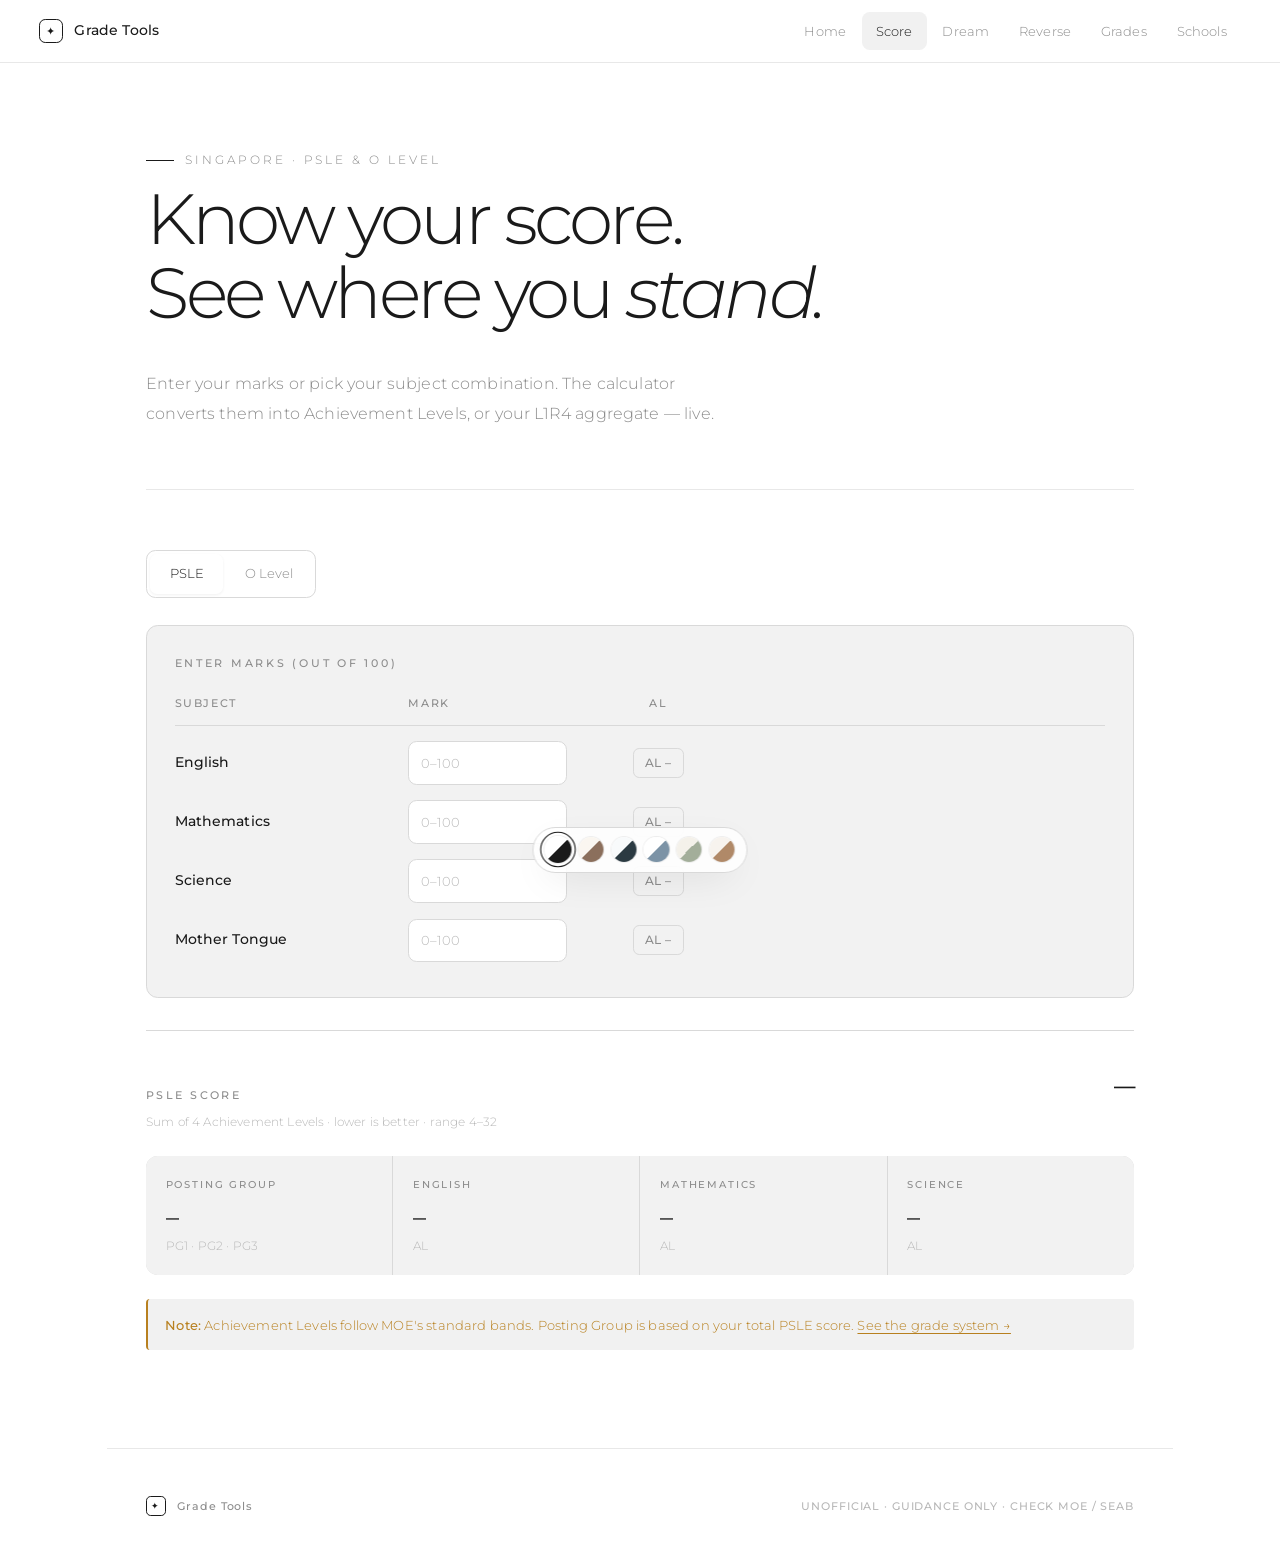
==== commit 89c9e8f4: "Update basic.html" ====
--- a/basic.html
+++ b/basic.html
@@ -4,6 +4,7 @@
 <meta charset="utf-8">
 <meta name="viewport" content="width=device-width,initial-scale=1">
 <title>Score Calculator · Grade Tools</title>
+<meta name="description" content="Convert PSLE marks into Achievement Levels, or O Level grades into your L1R4 aggregate.">
 <link rel="preconnect" href="https://fonts.googleapis.com">
 <link rel="preconnect" href="https://fonts.gstatic.com" crossorigin>
 <link rel="stylesheet" href="style.css">
@@ -20,6 +21,7 @@
 <a href="basic.html" class="active">Score</a>
 <a href="dream.html">Dream</a>
 <a href="reverse.html">Reverse</a>
+<a href="grades.html">Grades</a>
 <a href="schools.html">Schools</a>
 </div>
 </nav>
@@ -32,8 +34,8 @@
 <h1>Know your score.<br>See where you <em>stand.</em></h1>
 </div>
 <p class="lead">
-Enter your marks or grades. The calculator converts them into
-Achievement Levels, or your L1R4 aggregate — updating live.
+Enter your marks or pick your subject combination. The calculator
+converts them into Achievement Levels, or your L1R4 aggregate — live.
 </p>
 </section>
 
@@ -98,6 +100,12 @@
 <div class="stat"><span class="k">English</span><span class="v" id="pg-eng">–</span><span class="g">AL</span></div>
 <div class="stat"><span class="k">Mathematics</span><span class="v" id="pg-math">–</span><span class="g">AL</span></div>
 <div class="stat"><span class="k">Science</span><span class="v" id="pg-sci">–</span><span class="g">AL</span></div>
+</div>
+
+<div class="warnbar" style="margin-top:24px">
+<b>Note:</b> Achievement Levels follow MOE's standard bands.
+Posting Group is based on your total PSLE score.
+<a href="grades.html" style="color:inherit;text-decoration:underline;text-underline-offset:3px">See the grade system →</a>
 </div>
 </section>
 
@@ -137,6 +145,7 @@
 <b>Grade points:</b> A1 = 1 · A2 = 2 · B3 = 3 · B4 = 4 · C5 = 5 · C6 = 6 · D7 = 7 · E8 = 8 · F9 = 9. Lower is better.
 <br><br>
 <b>L1R4</b> = L1 (English or HMT) + best 4 subjects, with at least one from <b>Humanities</b> and one from <b>Math or Science</b>. From 2028, JC entry needs ≤16; MI needs ≤20.
+<a href="grades.html" style="color:inherit;text-decoration:underline;text-underline-offset:3px">Full grade system →</a>
 </div>
 </section>
 
@@ -159,7 +168,7 @@
 
 <script>
 /* ============================================================
-   PALETTE + TABS
+   PALETTE
    ============================================================ */
 (function(){
 var sw=document.querySelectorAll('.swatch');
@@ -167,6 +176,9 @@
 sw.forEach(function(s){s.addEventListener('click',function(){set(s.dataset.set)})});
 set(document.documentElement.dataset.palette||'mono')})();
 
+/* ============================================================
+   TABS
+   ============================================================ */
 document.querySelectorAll('.tabs button').forEach(function(b){
 b.addEventListener('click',function(){
 document.querySelectorAll('.tabs button').forEach(function(x){x.classList.remove('active')});
@@ -179,7 +191,7 @@
 /* ============================================================
    PSLE
    ============================================================ */
-var AL_BANDS = [[90,1],[85,2],[80,3],[75,4],[65,5],[45,6],[20,7],[0,8]];
+var AL_BANDS=[[90,1],[85,2],[80,3],[75,4],[65,5],[45,6],[20,7],[0,8]];
 
 function toAL(mark){
 if(mark===''||mark===null||isNaN(mark))return null;
@@ -218,87 +230,86 @@
 updatePSLE();
 
 /* ============================================================
-   O LEVEL — subject combination L1R4
+   O LEVEL — L1R4 with subject groups
    ============================================================ */
 
-/* Subject catalogue — grouped for the dropdown */
-var SUBJECTS = [
-  /* Languages */
-  {name:'English Language',          cat:'lang',  l1:true},
-  {name:'Higher Mother Tongue',      cat:'lang',  l1:true},
-  {name:'Chinese Language',          cat:'lang'},
-  {name:'Malay Language',            cat:'lang'},
-  {name:'Tamil Language',            cat:'lang'},
-  {name:'Higher Chinese',            cat:'lang'},
-  {name:'Higher Malay',              cat:'lang'},
-  {name:'Higher Tamil',              cat:'lang'},
-  {name:'Chinese (B)',               cat:'lang'},
-  {name:'Malay (B)',                 cat:'lang'},
-  {name:'Tamil (B)',                 cat:'lang'},
-  /* Mathematics */
-  {name:'Elementary Mathematics',    cat:'math'},
-  {name:'Additional Mathematics',    cat:'math'},
-  {name:'Principles of Accounts',    cat:'math'},
-  /* Sciences */
-  {name:'Physics',                   cat:'sci'},
-  {name:'Chemistry',                 cat:'sci'},
-  {name:'Biology',                   cat:'sci'},
-  {name:'Combined Science (Phy/Chem)',cat:'sci'},
-  {name:'Combined Science (Phy/Bio)',cat:'sci'},
-  {name:'Combined Science (Chem/Bio)',cat:'sci'},
-  /* Humanities */
-  {name:'History',                   cat:'human'},
-  {name:'Geography',                 cat:'human'},
-  {name:'Social Studies',            cat:'human'},
-  {name:'Literature in English',     cat:'human'},
-  {name:'Combined Humanities (SS/Hist)',cat:'human'},
-  {name:'Combined Humanities (SS/Geog)',cat:'human'},
-  {name:'Literature in Chinese',     cat:'human'},
-  {name:'Literature in Malay',       cat:'human'},
-  {name:'Literature in Tamil',       cat:'human'},
-  /* Others */
-  {name:'Art',                       cat:'other'},
-  {name:'Music',                     cat:'other'},
-  {name:'Design & Technology',       cat:'other'},
-  {name:'Food & Nutrition',          cat:'other'},
-  {name:'Computing',                 cat:'other'},
-  {name:'Computer Applications',     cat:'other'}
+var SUBJECTS=[
+/* Languages */
+{name:'English Language',cat:'lang',l1:true},
+{name:'Higher Mother Tongue',cat:'lang',l1:true},
+{name:'Chinese Language',cat:'lang'},
+{name:'Malay Language',cat:'lang'},
+{name:'Tamil Language',cat:'lang'},
+{name:'Higher Chinese',cat:'lang'},
+{name:'Higher Malay',cat:'lang'},
+{name:'Higher Tamil',cat:'lang'},
+{name:'Chinese (B)',cat:'lang'},
+{name:'Malay (B)',cat:'lang'},
+{name:'Tamil (B)',cat:'lang'},
+/* Mathematics */
+{name:'Elementary Mathematics',cat:'math'},
+{name:'Additional Mathematics',cat:'math'},
+{name:'Principles of Accounts',cat:'math'},
+/* Sciences */
+{name:'Physics',cat:'sci'},
+{name:'Chemistry',cat:'sci'},
+{name:'Biology',cat:'sci'},
+{name:'Combined Science (Phy/Chem)',cat:'sci'},
+{name:'Combined Science (Phy/Bio)',cat:'sci'},
+{name:'Combined Science (Chem/Bio)',cat:'sci'},
+/* Humanities */
+{name:'History',cat:'human'},
+{name:'Geography',cat:'human'},
+{name:'Social Studies',cat:'human'},
+{name:'Literature in English',cat:'human'},
+{name:'Combined Humanities (SS/Hist)',cat:'human'},
+{name:'Combined Humanities (SS/Geog)',cat:'human'},
+{name:'Literature in Chinese',cat:'human'},
+{name:'Literature in Malay',cat:'human'},
+{name:'Literature in Tamil',cat:'human'},
+/* Others */
+{name:'Art',cat:'other'},
+{name:'Music',cat:'other'},
+{name:'Design & Technology',cat:'other'},
+{name:'Food & Nutrition',cat:'other'},
+{name:'Computing',cat:'other'},
+{name:'Computer Applications',cat:'other'}
 ];
 
-var GROUPS = [
-  {label:'Languages',  key:'lang'},
-  {label:'Mathematics',key:'math'},
-  {label:'Sciences',   key:'sci'},
-  {label:'Humanities', key:'human'},
-  {label:'Others',     key:'other'}
+var GROUPS=[
+{label:'Languages',key:'lang'},
+{label:'Mathematics',key:'math'},
+{label:'Sciences',key:'sci'},
+{label:'Humanities',key:'human'},
+{label:'Others',key:'other'}
 ];
 
-var CAT_LABEL = {lang:'Lang',math:'Math',sci:'Sci',human:'Hum',other:'—'};
+var CAT_LABEL={lang:'Lang',math:'Math',sci:'Sci',human:'Hum',other:'—'};
 
 function findSubject(name){
-  for(var i=0;i<SUBJECTS.length;i++) if(SUBJECTS[i].name===name) return SUBJECTS[i];
-  return null;
-}
-
-var GRADES = ['A1','A2','B3','B4','C5','C6','D7','E8','F9'];
-var PTS = {A1:1,A2:2,B3:3,B4:4,C5:5,C6:6,D7:7,E8:8,F9:9};
-
-var DEFAULT = [
-  {subj:'English Language',          grade:''},
-  {subj:'Elementary Mathematics',    grade:''},
-  {subj:'Combined Science (Phy/Chem)',grade:''},
-  {subj:'Combined Humanities (SS/Hist)',grade:''},
-  {subj:'',                          grade:''}
+for(var i=0;i<SUBJECTS.length;i++)if(SUBJECTS[i].name===name)return SUBJECTS[i];
+return null;
+}
+
+var GRADES=['A1','A2','B3','B4','C5','C6','D7','E8','F9'];
+var PTS={A1:1,A2:2,B3:3,B4:4,C5:5,C6:6,D7:7,E8:8,F9:9};
+
+var DEFAULT=[
+{subj:'English Language',grade:''},
+{subj:'Elementary Mathematics',grade:''},
+{subj:'Combined Science (Phy/Chem)',grade:''},
+{subj:'Combined Humanities (SS/Hist)',grade:''},
+{subj:'',grade:''}
 ];
 
-var olRowsData = [];
+var olRowsData=[];
 
 (function loadOL(){
 try{
 var raw=localStorage.getItem('olSubjects');
 if(raw){var p=JSON.parse(raw);if(Array.isArray(p)&&p.length){olRowsData=p;return}}
 }catch(e){}
-olRowsData = DEFAULT.map(function(x){return Object.assign({},x)});
+olRowsData=DEFAULT.map(function(x){return Object.assign({},x)});
 })();
 
 function saveOL(){try{localStorage.setItem('olSubjects',JSON.stringify(olRowsData))}catch(e){}}
@@ -306,154 +317,143 @@
 function esc(s){return String(s).replace(/[&<>"]/g,function(c){return{'&':'&amp;','<':'&lt;','>':'&gt;','"':'&quot;'}[c]})}
 
 function buildSubjectOptions(selected){
-  var html = '<option value="">–</option>';
-  GROUPS.forEach(function(g){
-    var items = SUBJECTS.filter(function(s){return s.cat===g.key});
-    if(!items.length) return;
-    html += '<optgroup label="' + g.label + '">';
-    items.forEach(function(s){
-      html += '<option value="' + esc(s.name) + '"' + (s.name===selected?' selected':'') + '>' + esc(s.name) + '</option>';
-    });
-    html += '</optgroup>';
-  });
-  return html;
+var html='<option value="">–</option>';
+GROUPS.forEach(function(g){
+var items=SUBJECTS.filter(function(s){return s.cat===g.key});
+if(!items.length)return;
+html+='<optgroup label="'+g.label+'">';
+items.forEach(function(s){
+html+='<option value="'+esc(s.name)+'"'+(s.name===selected?' selected':'')+'>'+esc(s.name)+'</option>';
+});
+html+='</optgroup>';
+});
+return html;
 }
 
 function renderOL(){
-  document.getElementById('olRows').innerHTML = olRowsData.map(function(r,i){
-    var subj = findSubject(r.subj);
-    var pts  = r.grade ? PTS[r.grade] : null;
-    var cat  = subj ? CAT_LABEL[subj.cat] : '—';
-    return '<div class="subj-grid">'
-      + '<select data-i="'+i+'" data-k="subj">' + buildSubjectOptions(r.subj) + '</select>'
-      + '<select data-i="'+i+'" data-k="grade">'
-        + '<option value="">–</option>'
-        + GRADES.map(function(g){
-            return '<option value="'+g+'"'+(r.grade===g?' selected':'')+'>'+g+'</option>';
-          }).join('')
-      + '</select>'
-      + '<span class="pct" style="text-align:right">' + (pts!==null?pts:'–') + '</span>'
-      + '<span style="color:var(--muted);font-size:.75rem;letter-spacing:.05em">' + cat + '</span>'
-      + '<span></span>'
-      + '<button class="del" data-del="'+i+'" aria-label="Remove row">×</button>'
-      + '</div>';
-  }).join('');
-  document.getElementById('olCount').textContent = olRowsData.length;
-}
-
-/* Find best 4 R-subjects satisfying: ≥1 Humanities, ≥1 Math/Science */
-function combinations(arr, k){
-  if(k===0) return [[]];
-  if(arr.length<k) return [];
-  var out = [];
-  for(var i=0;i<=arr.length-k;i++){
-    var head = arr[i];
-    var tails = combinations(arr.slice(i+1), k-1);
-    tails.forEach(function(t){ out.push([head].concat(t)); });
-  }
-  return out;
+document.getElementById('olRows').innerHTML=olRowsData.map(function(r,i){
+var subj=findSubject(r.subj);
+var pts=r.grade?PTS[r.grade]:null;
+var cat=subj?CAT_LABEL[subj.cat]:'—';
+return '<div class="subj-grid">'
++'<select data-i="'+i+'" data-k="subj">'+buildSubjectOptions(r.subj)+'</select>'
++'<select data-i="'+i+'" data-k="grade">'
++'<option value="">–</option>'
++GRADES.map(function(g){
+return '<option value="'+g+'"'+(r.grade===g?' selected':'')+'>'+g+'</option>';
+}).join('')
++'</select>'
++'<span class="pct" style="text-align:right">'+(pts!==null?pts:'–')+'</span>'
++'<span style="color:var(--muted);font-size:.75rem;letter-spacing:.05em">'+cat+'</span>'
++'<span></span>'
++'<button class="del" data-del="'+i+'" aria-label="Remove row">×</button>'
++'</div>';
+}).join('');
+document.getElementById('olCount').textContent=olRowsData.length;
+}
+
+/* All combinations of k items from arr */
+function combinations(arr,k){
+if(k===0)return [[]];
+if(arr.length<k)return [];
+var out=[];
+for(var i=0;i<=arr.length-k;i++){
+var head=arr[i];
+var tails=combinations(arr.slice(i+1),k-1);
+tails.forEach(function(t){out.push([head].concat(t))});
+}
+return out;
 }
 
 function bestL1R4(rows){
-  var graded = rows.filter(function(r){ return r.grade && findSubject(r.subj); });
-  if(graded.length < 5) return {ok:false, reason:'few'};
-
-  /* L1 = best of English / HMT */
-  var l1List = graded.filter(function(r){ var s=findSubject(r.subj); return s && s.l1; });
-  if(!l1List.length) return {ok:false, reason:'noL1'};
-
-  var l1 = l1List.reduce(function(best, r){
-    return PTS[r.grade] < PTS[best.grade] ? r : best;
-  });
-
-  var others = graded.filter(function(r){ return r !== l1; });
-  if(others.length < 4) return {ok:false, reason:'few'};
-
-  var hasHuman = others.some(function(r){ var s=findSubject(r.subj); return s && s.cat==='human'; });
-  var hasMathSci = others.some(function(r){ var s=findSubject(r.subj); return s && (s.cat==='math'||s.cat==='sci'); });
-
-  if(!hasHuman)   return {ok:false, reason:'noHuman'};
-  if(!hasMathSci) return {ok:false, reason:'noMathSci'};
-
-  var combos = combinations(others, 4);
-  var best = null;
-  combos.forEach(function(combo){
-    var h = combo.some(function(r){ var s=findSubject(r.subj); return s && s.cat==='human'; });
-    var ms = combo.some(function(r){ var s=findSubject(r.subj); return s && (s.cat==='math'||s.cat==='sci'); });
-    if(!h || !ms) return;
-    var r4 = combo.reduce(function(sum, r){ return sum + PTS[r.grade]; }, 0);
-    if(!best || r4 < best.r4) best = {r4:r4, combo:combo};
-  });
-
-  if(!best) return {ok:false, reason:'noCombo'};
-  return {
-    ok: true,
-    l1: l1,
-    l1Pts: PTS[l1.grade],
-    r4: best.r4,
-    total: PTS[l1.grade] + best.r4,
-    combo: best.combo
-  };
+var graded=rows.filter(function(r){return r.grade&&findSubject(r.subj)});
+if(graded.length<5)return{ok:false,reason:'few'};
+
+var l1List=graded.filter(function(r){var s=findSubject(r.subj);return s&&s.l1});
+if(!l1List.length)return{ok:false,reason:'noL1'};
+
+var l1=l1List.reduce(function(best,r){return PTS[r.grade]<PTS[best.grade]?r:best});
+var others=graded.filter(function(r){return r!==l1});
+if(others.length<4)return{ok:false,reason:'few'};
+
+var hasHuman=others.some(function(r){var s=findSubject(r.subj);return s&&s.cat==='human'});
+var hasMathSci=others.some(function(r){var s=findSubject(r.subj);return s&&(s.cat==='math'||s.cat==='sci')});
+
+if(!hasHuman)return{ok:false,reason:'noHuman'};
+if(!hasMathSci)return{ok:false,reason:'noMathSci'};
+
+var combos=combinations(others,4);
+var best=null;
+combos.forEach(function(combo){
+var h=combo.some(function(r){var s=findSubject(r.subj);return s&&s.cat==='human'});
+var ms=combo.some(function(r){var s=findSubject(r.subj);return s&&(s.cat==='math'||s.cat==='sci')});
+if(!h||!ms)return;
+var r4=combo.reduce(function(sum,r){return sum+PTS[r.grade]},0);
+if(!best||r4<best.r4)best={r4:r4,combo:combo};
+});
+
+if(!best)return{ok:false,reason:'noCombo'};
+return{ok:true,l1:l1,l1Pts:PTS[l1.grade],r4:best.r4,total:PTS[l1.grade]+best.r4,combo:best.combo};
 }
 
 function updateOL(){
-  var graded = olRowsData.filter(function(r){ return r.grade && findSubject(r.subj); });
-  document.getElementById('olCountStat').textContent = graded.length;
-
-  var result = bestL1R4(olRowsData);
-
-  if(result.ok){
-    document.getElementById('l1r4').textContent  = result.total;
-    document.getElementById('r4').textContent    = result.r4;
-    document.getElementById('l1pts').textContent = result.l1Pts;
-    document.getElementById('olHint').style.display = 'none';
-  } else {
-    document.getElementById('l1r4').textContent  = '–';
-    document.getElementById('r4').textContent    = '–';
-    document.getElementById('l1pts').textContent = '–';
-
-    var hint = document.getElementById('olHint');
-    var msg = '';
-    if(result.reason === 'few')        msg = '⚠️ Enter at least 5 graded subjects (English or HMT plus 4 others) to compute L1R4.';
-    else if(result.reason === 'noL1')  msg = '⚠️ L1 must be <b>English Language</b> or <b>Higher Mother Tongue</b>. Add one.';
-    else if(result.reason === 'noHuman')   msg = '⚠️ L1R4 requires at least one <b>Humanities</b> subject (History, Geography, Literature, Combined Humanities, Social Studies).';
-    else if(result.reason === 'noMathSci') msg = '⚠️ L1R4 requires at least one <b>Math or Science</b> subject.';
-    else if(result.reason === 'noCombo')   msg = '⚠️ No valid combination of 4 subjects satisfies the L1R4 groups.';
-
-    if(msg){ hint.style.display = 'block'; hint.innerHTML = msg; }
-    else hint.style.display = 'none';
-  }
-
-  saveOL();
-}
-
-document.addEventListener('input', function(e){
-  var t = e.target;
-  if(t.dataset.i !== undefined && t.dataset.k){
-    olRowsData[+t.dataset.i][t.dataset.k] = t.value;
-    renderOL();
-    updateOL();
-  }
-});
-
-document.addEventListener('click', function(e){
-  var del = e.target.closest('[data-del]');
-  if(del){
-    olRowsData.splice(+del.dataset.del, 1);
-    if(!olRowsData.length) olRowsData.push({subj:'',grade:''});
-    renderOL(); updateOL();
-  }
-});
-
-document.getElementById('olPlus').addEventListener('click', function(){
-  if(olRowsData.length >= 12) return;
-  olRowsData.push({subj:'', grade:''});
-  renderOL(); updateOL();
-});
-document.getElementById('olMinus').addEventListener('click', function(){
-  if(olRowsData.length <= 2) return;
-  olRowsData.pop();
-  renderOL(); updateOL();
+var graded=olRowsData.filter(function(r){return r.grade&&findSubject(r.subj)});
+document.getElementById('olCountStat').textContent=graded.length;
+
+var result=bestL1R4(olRowsData);
+
+if(result.ok){
+document.getElementById('l1r4').textContent=result.total;
+document.getElementById('r4').textContent=result.r4;
+document.getElementById('l1pts').textContent=result.l1Pts;
+document.getElementById('olHint').style.display='none';
+}else{
+document.getElementById('l1r4').textContent='–';
+document.getElementById('r4').textContent='–';
+document.getElementById('l1pts').textContent='–';
+
+var hint=document.getElementById('olHint');
+var msg='';
+if(result.reason==='few')msg='⚠️ Enter at least 5 graded subjects (English or HMT plus 4 others) to compute L1R4.';
+else if(result.reason==='noL1')msg='⚠️ L1 must be <b>English Language</b> or <b>Higher Mother Tongue</b>. Add one.';
+else if(result.reason==='noHuman')msg='⚠️ L1R4 requires at least one <b>Humanities</b> subject (History, Geography, Literature, Combined Humanities, Social Studies).';
+else if(result.reason==='noMathSci')msg='⚠️ L1R4 requires at least one <b>Math or Science</b> subject.';
+else if(result.reason==='noCombo')msg='⚠️ No valid combination of 4 subjects satisfies the L1R4 groups.';
+
+if(msg){hint.style.display='block';hint.innerHTML=msg}
+else hint.style.display='none';
+}
+
+saveOL();
+}
+
+document.addEventListener('input',function(e){
+var t=e.target;
+if(t.dataset.i!==undefined&&t.dataset.k){
+olRowsData[+t.dataset.i][t.dataset.k]=t.value;
+renderOL();
+updateOL();
+}
+});
+
+document.addEventListener('click',function(e){
+var del=e.target.closest('[data-del]');
+if(del){
+olRowsData.splice(+del.dataset.del,1);
+if(!olRowsData.length)olRowsData.push({subj:'',grade:''});
+renderOL();updateOL();
+}
+});
+
+document.getElementById('olPlus').addEventListener('click',function(){
+if(olRowsData.length>=12)return;
+olRowsData.push({subj:'',grade:''});
+renderOL();updateOL();
+});
+document.getElementById('olMinus').addEventListener('click',function(){
+if(olRowsData.length<=2)return;
+olRowsData.pop();
+renderOL();updateOL();
 });
 
 renderOL();
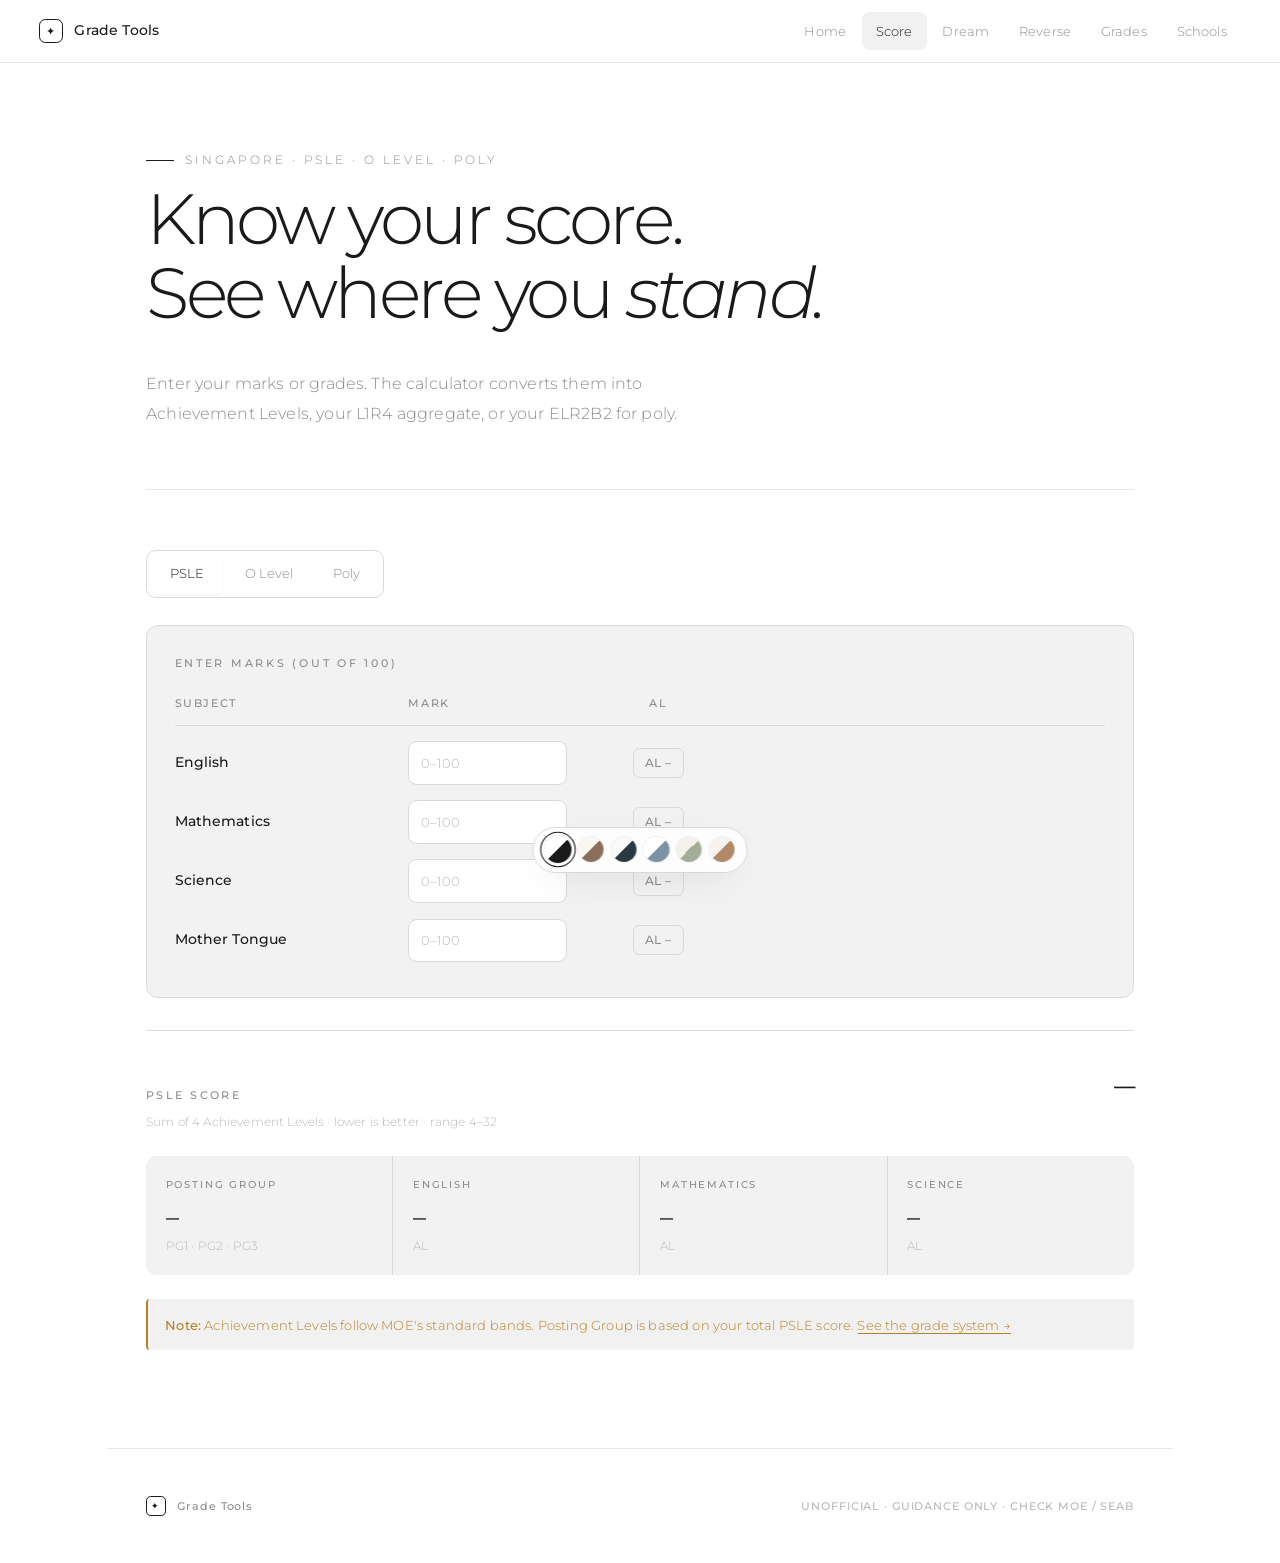
==== commit 9d1b17b7: "Update basic.html" ====
--- a/basic.html
+++ b/basic.html
@@ -4,7 +4,7 @@
 <meta charset="utf-8">
 <meta name="viewport" content="width=device-width,initial-scale=1">
 <title>Score Calculator · Grade Tools</title>
-<meta name="description" content="Convert PSLE marks into Achievement Levels, or O Level grades into your L1R4 aggregate.">
+<meta name="description" content="PSLE Achievement Levels, O Level L1R4, and Polytechnic ELR2B2.">
 <link rel="preconnect" href="https://fonts.googleapis.com">
 <link rel="preconnect" href="https://fonts.gstatic.com" crossorigin>
 <link rel="stylesheet" href="style.css">
@@ -30,12 +30,12 @@
 
 <section class="hero" style="padding:80px 0 60px">
 <div>
-<span class="eyebrow">Singapore · PSLE &amp; O Level</span>
+<span class="eyebrow">Singapore · PSLE · O Level · Poly</span>
 <h1>Know your score.<br>See where you <em>stand.</em></h1>
 </div>
 <p class="lead">
-Enter your marks or pick your subject combination. The calculator
-converts them into Achievement Levels, or your L1R4 aggregate — live.
+Enter your marks or grades. The calculator converts them into
+Achievement Levels, your L1R4 aggregate, or your ELR2B2 for poly.
 </p>
 </section>
 
@@ -44,16 +44,15 @@
 <div class="tabs" data-tabs>
 <button data-tab="psle" class="active">PSLE</button>
 <button data-tab="olevel">O Level</button>
+<button data-tab="poly">Poly</button>
 </div>
 
 <!-- ============ PSLE ============ -->
 <section class="tab-panel active" id="psle">
 <div class="card">
 <h2>Enter marks (out of 100)</h2>
-
 <div class="subj-grid subj-head">
-<span>Subject</span>
-<span>Mark</span>
+<span>Subject</span><span>Mark</span>
 <span style="text-align:center">AL</span>
 <span></span><span></span><span></span>
 </div>
@@ -64,21 +63,18 @@
 <span class="al-badge" id="al-english" style="justify-self:center">AL –</span>
 <span></span><span></span><span></span>
 </div>
-
 <div class="subj-grid">
 <label style="margin:0;text-transform:none;letter-spacing:.01em;font-size:.9rem;color:var(--text)">Mathematics</label>
 <input id="psle-math" type="number" min="0" max="100" placeholder="0–100">
 <span class="al-badge" id="al-math" style="justify-self:center">AL –</span>
 <span></span><span></span><span></span>
 </div>
-
 <div class="subj-grid">
 <label style="margin:0;text-transform:none;letter-spacing:.01em;font-size:.9rem;color:var(--text)">Science</label>
 <input id="psle-science" type="number" min="0" max="100" placeholder="0–100">
 <span class="al-badge" id="al-science" style="justify-self:center">AL –</span>
 <span></span><span></span><span></span>
 </div>
-
 <div class="subj-grid">
 <label style="margin:0;text-transform:none;letter-spacing:.01em;font-size:.9rem;color:var(--text)">Mother Tongue</label>
 <input id="psle-mt" type="number" min="0" max="100" placeholder="0–100">
@@ -122,13 +118,10 @@
 </div>
 
 <div class="subj-grid subj-head">
-<span>Subject</span>
-<span>Grade</span>
-<span style="text-align:right">Pts</span>
-<span>Group</span>
+<span>Subject</span><span>Grade</span>
+<span style="text-align:right">Pts</span><span>Group</span>
 <span></span><span></span>
 </div>
-
 <div id="olRows"></div>
 </div>
 
@@ -142,10 +135,76 @@
 <div class="warnbar" id="olHint" style="display:none"></div>
 
 <div class="warnbar" style="margin-top:16px">
-<b>Grade points:</b> A1 = 1 · A2 = 2 · B3 = 3 · B4 = 4 · C5 = 5 · C6 = 6 · D7 = 7 · E8 = 8 · F9 = 9. Lower is better.
+<b>Grade points:</b> A1 = 1 · A2 = 2 · B3 = 3 · B4 = 4 · C5 = 5 · C6 = 6 · D7 = 7 · E8 = 8 · F9 = 9.
 <br><br>
-<b>L1R4</b> = L1 (English or HMT) + best 4 subjects, with at least one from <b>Humanities</b> and one from <b>Math or Science</b>. From 2028, JC entry needs ≤16; MI needs ≤20.
+<b>L1R4</b> = L1 (English or HMT) + best 4 subjects, with ≥1 Humanities and ≥1 Math or Science. From 2028, JC entry needs ≤16.
 <a href="grades.html" style="color:inherit;text-decoration:underline;text-underline-offset:3px">Full grade system →</a>
+</div>
+</section>
+
+<!-- ============ POLY ============ -->
+<section class="tab-panel" id="poly">
+
+<div class="card">
+<h2>English Language · EL</h2>
+<div class="subj-grid subj-head" style="grid-template-columns:1.6fr 1fr .8fr 32px">
+<span>Subject</span><span>Grade</span>
+<span style="text-align:right">Pts</span><span></span>
+</div>
+<div class="subj-grid" style="grid-template-columns:1.6fr 1fr .8fr 32px">
+<label style="margin:0;font-size:.9rem;color:var(--text);text-transform:none;letter-spacing:.01em">English Language</label>
+<select id="elGrade" data-pk="el">
+<option value="">–</option>
+<option>A1</option><option>A2</option><option>B3</option><option>B4</option>
+<option>C5</option><option>C6</option><option>D7</option><option>E8</option><option>F9</option>
+</select>
+<span class="pct" style="text-align:right" id="elPts">–</span>
+<span></span>
+</div>
+</div>
+
+<div class="card">
+<h2>Relevant subjects · R1 &amp; R2</h2>
+<p style="color:var(--muted);font-size:.85rem;line-height:1.65;margin-bottom:14px">
+Pick two subjects relevant to your target poly course.
+Requirements vary — check the polytechnic's website per course.
+</p>
+<div class="subj-grid subj-head" style="grid-template-columns:1.6fr 1fr .8fr 32px">
+<span>Subject</span><span>Grade</span>
+<span style="text-align:right">Pts</span><span></span>
+</div>
+<div id="rRows"></div>
+</div>
+
+<div class="card">
+<div style="display:flex;justify-content:space-between;align-items:center;margin-bottom:16px;flex-wrap:wrap;gap:12px">
+<h2 style="margin:0">Other subjects · B2</h2>
+<div class="stepper">
+<button id="bMinus" aria-label="Fewer">−</button>
+<span id="bCount">2</span>
+<button id="bPlus" aria-label="More">+</button>
+</div>
+</div>
+<div class="subj-grid subj-head" style="grid-template-columns:1.6fr 1fr .8fr 32px">
+<span>Subject</span><span>Grade</span>
+<span style="text-align:right">Pts</span><span></span>
+</div>
+<div id="bRows"></div>
+</div>
+
+<div class="stats">
+<div class="stat"><span class="k">ELR2B2</span><span class="v" id="polyTotal">–</span><span class="g">poly aggregate</span></div>
+<div class="stat"><span class="k">EL</span><span class="v" id="polyEl">–</span><span class="g">English</span></div>
+<div class="stat"><span class="k">R1 + R2</span><span class="v" id="polyR">–</span><span class="g">relevant</span></div>
+<div class="stat"><span class="k">B2</span><span class="v" id="polyB">–</span><span class="g">best 2 others</span></div>
+</div>
+
+<div class="warnbar" id="polyHint" style="display:none"></div>
+
+<div class="warnbar" style="margin-top:16px">
+<b>ELR2B2</b> = English + 2 course-relevant subjects + best 2 others.
+Lower is better. Typical poly cut-offs range from <b>5 to 20</b>.
+<a href="grades.html" style="color:inherit;text-decoration:underline;text-underline-offset:3px">See the grade system →</a>
 </div>
 </section>
 
@@ -168,7 +227,7 @@
 
 <script>
 /* ============================================================
-   PALETTE
+   PALETTE + TABS
    ============================================================ */
 (function(){
 var sw=document.querySelectorAll('.swatch');
@@ -176,9 +235,6 @@
 sw.forEach(function(s){s.addEventListener('click',function(){set(s.dataset.set)})});
 set(document.documentElement.dataset.palette||'mono')})();
 
-/* ============================================================
-   TABS
-   ============================================================ */
 document.querySelectorAll('.tabs button').forEach(function(b){
 b.addEventListener('click',function(){
 document.querySelectorAll('.tabs button').forEach(function(x){x.classList.remove('active')});
@@ -187,6 +243,69 @@
 document.getElementById(b.dataset.tab).classList.add('active');
 });
 });
+
+/* ============================================================
+   HELPERS
+   ============================================================ */
+function esc(s){return String(s).replace(/[&<>"]/g,function(c){return{'&':'&amp;','<':'&lt;','>':'&gt;','"':'&quot;'}[c]})}
+var GRADES=['A1','A2','B3','B4','C5','C6','D7','E8','F9'];
+var PTS={A1:1,A2:2,B3:3,B4:4,C5:5,C6:6,D7:7,E8:8,F9:9};
+
+var SUBJECTS=[
+{name:'Chinese Language',cat:'lang'},
+{name:'Malay Language',cat:'lang'},
+{name:'Tamil Language',cat:'lang'},
+{name:'Higher Mother Tongue',cat:'lang'},
+{name:'Higher Chinese',cat:'lang'},
+{name:'Higher Malay',cat:'lang'},
+{name:'Higher Tamil',cat:'lang'},
+{name:'Chinese (B)',cat:'lang'},
+{name:'Malay (B)',cat:'lang'},
+{name:'Tamil (B)',cat:'lang'},
+{name:'Elementary Mathematics',cat:'math'},
+{name:'Additional Mathematics',cat:'math'},
+{name:'Principles of Accounts',cat:'math'},
+{name:'Pure Physics',cat:'sci'},
+{name:'Pure Chemistry',cat:'sci'},
+{name:'Pure Biology',cat:'sci'},
+{name:'Combined Science (Phy/Chem)',cat:'sci'},
+{name:'Combined Science (Phy/Bio)',cat:'sci'},
+{name:'Combined Science (Chem/Bio)',cat:'sci'},
+{name:'History',cat:'human'},
+{name:'Geography',cat:'human'},
+{name:'Social Studies',cat:'human'},
+{name:'Literature in English',cat:'human'},
+{name:'Literature in Chinese',cat:'human'},
+{name:'Literature in Malay',cat:'human'},
+{name:'Literature in Tamil',cat:'human'},
+{name:'Combined Humanities (SS/Hist)',cat:'human'},
+{name:'Combined Humanities (SS/Geog)',cat:'human'},
+{name:'Combined Humanities (SS/Lit)',cat:'human'},
+{name:'Art',cat:'other'},
+{name:'Music',cat:'other'},
+{name:'Drama',cat:'other'},
+{name:'Design & Technology',cat:'other'},
+{name:'Food & Consumer Education',cat:'other'},
+{name:'Food & Nutrition',cat:'other'},
+{name:'Computing',cat:'other'},
+{name:'Computer Applications',cat:'other'},
+{name:'Elements of Business Skills',cat:'other'}
+];
+
+var GROUPS=[
+{label:'Languages',key:'lang'},
+{label:'Mathematics',key:'math'},
+{label:'Sciences',key:'sci'},
+{label:'Humanities',key:'human'},
+{label:'Others',key:'other'}
+];
+
+var CAT_LABEL={lang:'Lang',math:'Math',sci:'Sci',human:'Hum',other:'—'};
+
+function findSubject(name){
+for(var i=0;i<SUBJECTS.length;i++)if(SUBJECTS[i].name===name)return SUBJECTS[i];
+return null;
+}
 
 /* ============================================================
    PSLE
@@ -230,69 +349,47 @@
 updatePSLE();
 
 /* ============================================================
-   O LEVEL — L1R4 with subject groups
+   O LEVEL — L1R4
    ============================================================ */
-
-var SUBJECTS=[
-/* Languages */
-{name:'English Language',cat:'lang',l1:true},
-{name:'Higher Mother Tongue',cat:'lang',l1:true},
-{name:'Chinese Language',cat:'lang'},
-{name:'Malay Language',cat:'lang'},
-{name:'Tamil Language',cat:'lang'},
-{name:'Higher Chinese',cat:'lang'},
-{name:'Higher Malay',cat:'lang'},
-{name:'Higher Tamil',cat:'lang'},
-{name:'Chinese (B)',cat:'lang'},
-{name:'Malay (B)',cat:'lang'},
-{name:'Tamil (B)',cat:'lang'},
-/* Mathematics */
-{name:'Elementary Mathematics',cat:'math'},
-{name:'Additional Mathematics',cat:'math'},
-{name:'Principles of Accounts',cat:'math'},
-/* Sciences */
-{name:'Physics',cat:'sci'},
-{name:'Chemistry',cat:'sci'},
-{name:'Biology',cat:'sci'},
-{name:'Combined Science (Phy/Chem)',cat:'sci'},
-{name:'Combined Science (Phy/Bio)',cat:'sci'},
-{name:'Combined Science (Chem/Bio)',cat:'sci'},
-/* Humanities */
-{name:'History',cat:'human'},
-{name:'Geography',cat:'human'},
-{name:'Social Studies',cat:'human'},
-{name:'Literature in English',cat:'human'},
-{name:'Combined Humanities (SS/Hist)',cat:'human'},
-{name:'Combined Humanities (SS/Geog)',cat:'human'},
-{name:'Literature in Chinese',cat:'human'},
-{name:'Literature in Malay',cat:'human'},
-{name:'Literature in Tamil',cat:'human'},
-/* Others */
-{name:'Art',cat:'other'},
-{name:'Music',cat:'other'},
-{name:'Design & Technology',cat:'other'},
-{name:'Food & Nutrition',cat:'other'},
-{name:'Computing',cat:'other'},
-{name:'Computer Applications',cat:'other'}
-];
-
-var GROUPS=[
-{label:'Languages',key:'lang'},
-{label:'Mathematics',key:'math'},
-{label:'Sciences',key:'sci'},
-{label:'Humanities',key:'human'},
-{label:'Others',key:'other'}
-];
-
-var CAT_LABEL={lang:'Lang',math:'Math',sci:'Sci',human:'Hum',other:'—'};
-
-function findSubject(name){
-for(var i=0;i<SUBJECTS.length;i++)if(SUBJECTS[i].name===name)return SUBJECTS[i];
-return null;
-}
-
-var GRADES=['A1','A2','B3','B4','C5','C6','D7','E8','F9'];
-var PTS={A1:1,A2:2,B3:3,B4:4,C5:5,C6:6,D7:7,E8:8,F9:9};
+var OL_SUBJECTS=[{name:'English Language',cat:'lang',l1:true}].concat(SUBJECTS);
+
+function buildSubjectOptions(selected,isOL){
+var html='<option value="">–</option>';
+GROUPS.forEach(function(g){
+var items=OL_SUBJECTS.filter(function(s){return s.cat===g.key&&(isOL||true)});
+if(g.key==='lang'&&isOL){
+items=[{name:'English Language',cat:'lang',l1:true}].concat(items);
+}
+if(!items.length)return;
+html+='<optgroup label="'+g.label+'">';
+items.forEach(function(s){
+html+='<option value="'+esc(s.name)+'"'+(s.name===selected?' selected':'')+'>'+esc(s.name)+'</option>';
+});
+html+='</optgroup>';
+});
+return html;
+}
+
+function buildSubjectOptionsOL(selected){
+var html='<option value="">–</option>';
+GROUPS.forEach(function(g){
+var items=[];
+if(g.key==='lang'){
+items=[{name:'English Language'},{name:'Higher Mother Tongue'}].concat(
+SUBJECTS.filter(function(s){return s.cat==='lang'})
+);
+}else{
+items=SUBJECTS.filter(function(s){return s.cat===g.key});
+}
+if(!items.length)return;
+html+='<optgroup label="'+g.label+'">';
+items.forEach(function(s){
+html+='<option value="'+esc(s.name)+'"'+(s.name===selected?' selected':'')+'>'+esc(s.name)+'</option>';
+});
+html+='</optgroup>';
+});
+return html;
+}
 
 var DEFAULT=[
 {subj:'English Language',grade:''},
@@ -314,29 +411,13 @@
 
 function saveOL(){try{localStorage.setItem('olSubjects',JSON.stringify(olRowsData))}catch(e){}}
 
-function esc(s){return String(s).replace(/[&<>"]/g,function(c){return{'&':'&amp;','<':'&lt;','>':'&gt;','"':'&quot;'}[c]})}
-
-function buildSubjectOptions(selected){
-var html='<option value="">–</option>';
-GROUPS.forEach(function(g){
-var items=SUBJECTS.filter(function(s){return s.cat===g.key});
-if(!items.length)return;
-html+='<optgroup label="'+g.label+'">';
-items.forEach(function(s){
-html+='<option value="'+esc(s.name)+'"'+(s.name===selected?' selected':'')+'>'+esc(s.name)+'</option>';
-});
-html+='</optgroup>';
-});
-return html;
-}
-
 function renderOL(){
 document.getElementById('olRows').innerHTML=olRowsData.map(function(r,i){
 var subj=findSubject(r.subj);
 var pts=r.grade?PTS[r.grade]:null;
 var cat=subj?CAT_LABEL[subj.cat]:'—';
 return '<div class="subj-grid">'
-+'<select data-i="'+i+'" data-k="subj">'+buildSubjectOptions(r.subj)+'</select>'
++'<select data-i="'+i+'" data-k="subj">'+buildSubjectOptionsOL(r.subj)+'</select>'
 +'<select data-i="'+i+'" data-k="grade">'
 +'<option value="">–</option>'
 +GRADES.map(function(g){
@@ -352,7 +433,6 @@
 document.getElementById('olCount').textContent=olRowsData.length;
 }
 
-/* All combinations of k items from arr */
 function combinations(arr,k){
 if(k===0)return [[]];
 if(arr.length<k)return [];
@@ -369,7 +449,7 @@
 var graded=rows.filter(function(r){return r.grade&&findSubject(r.subj)});
 if(graded.length<5)return{ok:false,reason:'few'};
 
-var l1List=graded.filter(function(r){var s=findSubject(r.subj);return s&&s.l1});
+var l1List=graded.filter(function(r){return r.subj==='English Language'||r.subj==='Higher Mother Tongue'});
 if(!l1List.length)return{ok:false,reason:'noL1'};
 
 var l1=l1List.reduce(function(best,r){return PTS[r.grade]<PTS[best.grade]?r:best});
@@ -415,10 +495,10 @@
 var hint=document.getElementById('olHint');
 var msg='';
 if(result.reason==='few')msg='⚠️ Enter at least 5 graded subjects (English or HMT plus 4 others) to compute L1R4.';
-else if(result.reason==='noL1')msg='⚠️ L1 must be <b>English Language</b> or <b>Higher Mother Tongue</b>. Add one.';
-else if(result.reason==='noHuman')msg='⚠️ L1R4 requires at least one <b>Humanities</b> subject (History, Geography, Literature, Combined Humanities, Social Studies).';
+else if(result.reason==='noL1')msg='⚠️ L1 must be <b>English Language</b> or <b>Higher Mother Tongue</b>.';
+else if(result.reason==='noHuman')msg='⚠️ L1R4 requires at least one <b>Humanities</b> subject.';
 else if(result.reason==='noMathSci')msg='⚠️ L1R4 requires at least one <b>Math or Science</b> subject.';
-else if(result.reason==='noCombo')msg='⚠️ No valid combination of 4 subjects satisfies the L1R4 groups.';
+else if(result.reason==='noCombo')msg='⚠️ No valid combination satisfies the L1R4 groups.';
 
 if(msg){hint.style.display='block';hint.innerHTML=msg}
 else hint.style.display='none';
@@ -429,7 +509,7 @@
 
 document.addEventListener('input',function(e){
 var t=e.target;
-if(t.dataset.i!==undefined&&t.dataset.k){
+if(t.dataset.i!==undefined&&t.dataset.k&&t.dataset.k!=='r'){
 olRowsData[+t.dataset.i][t.dataset.k]=t.value;
 renderOL();
 updateOL();
@@ -456,8 +536,166 @@
 renderOL();updateOL();
 });
 
+/* ============================================================
+   POLY — ELR2B2
+   ============================================================ */
+var polyState={
+el:'',
+r1:{subj:'',grade:''},
+r2:{subj:'',grade:''},
+others:[{subj:'',grade:''},{subj:'',grade:''}]
+};
+
+(function loadPoly(){
+try{
+var raw=localStorage.getItem('poly');
+if(raw){
+var d=JSON.parse(raw);
+if(d&&typeof d==='object'&&d.others&&d.others.length)polyState=d;
+}
+}catch(e){}
+})();
+
+function savePoly(){try{localStorage.setItem('poly',JSON.stringify(polyState))}catch(e){}}
+
+function buildPolySubjectOptions(selected){
+var html='<option value="">–</option>';
+GROUPS.forEach(function(g){
+var items=SUBJECTS.filter(function(s){return s.cat===g.key});
+if(!items.length)return;
+html+='<optgroup label="'+g.label+'">';
+items.forEach(function(s){
+html+='<option value="'+esc(s.name)+'"'+(s.name===selected?' selected':'')+'>'+esc(s.name)+'</option>';
+});
+html+='</optgroup>';
+});
+return html;
+}
+
+function buildGradeOpts(selected){
+return '<option value="">–</option>'
++GRADES.map(function(g){
+return '<option value="'+g+'"'+(g===selected?' selected':'')+'>'+g+'</option>';
+}).join('');
+}
+
+function renderR(){
+document.getElementById('rRows').innerHTML=[1,2].map(function(n){
+var r=polyState['r'+n];
+var pts=r.grade?PTS[r.grade]:null;
+return '<div class="subj-grid" style="grid-template-columns:1.6fr 1fr .8fr 32px">'
++'<select data-r="'+n+'" data-k="subj">'+buildPolySubjectOptions(r.subj)+'</select>'
++'<select data-r="'+n+'" data-k="grade">'+buildGradeOpts(r.grade)+'</select>'
++'<span class="pct" style="text-align:right">'+(pts!==null?pts:'–')+'</span>'
++'<span style="color:var(--dim);font-size:.7rem;text-align:center;letter-spacing:.05em">R'+n+'</span>'
++'</div>';
+}).join('');
+}
+
+function renderB(){
+document.getElementById('bRows').innerHTML=polyState.others.map(function(o,i){
+var pts=o.grade?PTS[o.grade]:null;
+return '<div class="subj-grid" style="grid-template-columns:1.6fr 1fr .8fr 32px">'
++'<select data-b="'+i+'" data-k="subj">'+buildPolySubjectOptions(o.subj)+'</select>'
++'<select data-b="'+i+'" data-k="grade">'+buildGradeOpts(o.grade)+'</select>'
++'<span class="pct" style="text-align:right">'+(pts!==null?pts:'–')+'</span>'
++'<button class="del" data-bdel="'+i+'" aria-label="Remove row">×</button>'
++'</div>';
+}).join('');
+document.getElementById('bCount').textContent=polyState.others.length;
+}
+
+function updatePoly(){
+var el=polyState.el?PTS[polyState.el]:null;
+var r1=polyState.r1.grade?PTS[polyState.r1.grade]:null;
+var r2=polyState.r2.grade?PTS[polyState.r2.grade]:null;
+
+var others=polyState.others
+.filter(function(o){return o.grade})
+.map(function(o){return PTS[o.grade]})
+.sort(function(a,b){return a-b});
+
+var b2=others.length>=2?others[0]+others[1]:null;
+
+document.getElementById('elPts').textContent=el!==null?el:'–';
+document.getElementById('polyEl').textContent=el!==null?el:'–';
+document.getElementById('polyR').textContent=(r1!==null&&r2!==null)?(r1+r2):'–';
+document.getElementById('polyB').textContent=b2!==null?b2:'–';
+
+var hint=document.getElementById('polyHint');
+var missing=[];
+if(el===null)missing.push('English grade');
+if(r1===null)missing.push('R1 subject + grade');
+if(r2===null)missing.push('R2 subject + grade');
+if(b2===null)missing.push('2 graded B2 subjects');
+
+if(missing.length){
+document.getElementById('polyTotal').textContent='–';
+hint.style.display='block';
+hint.innerHTML='⚠️ Still needed: '+missing.join(' · ')+'.';
+}else{
+document.getElementById('polyTotal').textContent=el+r1+r2+b2;
+hint.style.display='none';
+}
+
+savePoly();
+}
+
+document.addEventListener('change',function(e){
+var t=e.target;
+
+if(t.id==='elGrade'){
+polyState.el=t.value;
+updatePoly();
+return;
+}
+
+if(t.dataset.r!==undefined&&t.dataset.k){
+polyState['r'+t.dataset.r][t.dataset.k]=t.value;
+renderR();
+updatePoly();
+return;
+}
+
+if(t.dataset.b!==undefined&&t.dataset.k){
+polyState.others[+t.dataset.b][t.dataset.k]=t.value;
+renderB();
+updatePoly();
+}
+});
+
+document.addEventListener('click',function(e){
+var del=e.target.closest('[data-bdel]');
+if(del){
+if(polyState.others.length<=2)return;
+polyState.others.splice(+del.dataset.bdel,1);
+renderB();
+updatePoly();
+}
+});
+
+document.getElementById('bPlus').addEventListener('click',function(){
+if(polyState.others.length>=6)return;
+polyState.others.push({subj:'',grade:''});
+renderB();
+updatePoly();
+});
+document.getElementById('bMinus').addEventListener('click',function(){
+if(polyState.others.length<=2)return;
+polyState.others.pop();
+renderB();
+updatePoly();
+});
+
+/* ============================================================
+   BOOT
+   ============================================================ */
 renderOL();
 updateOL();
+renderR();
+renderB();
+document.getElementById('elGrade').value=polyState.el;
+updatePoly();
 </script>
 
 </body>
